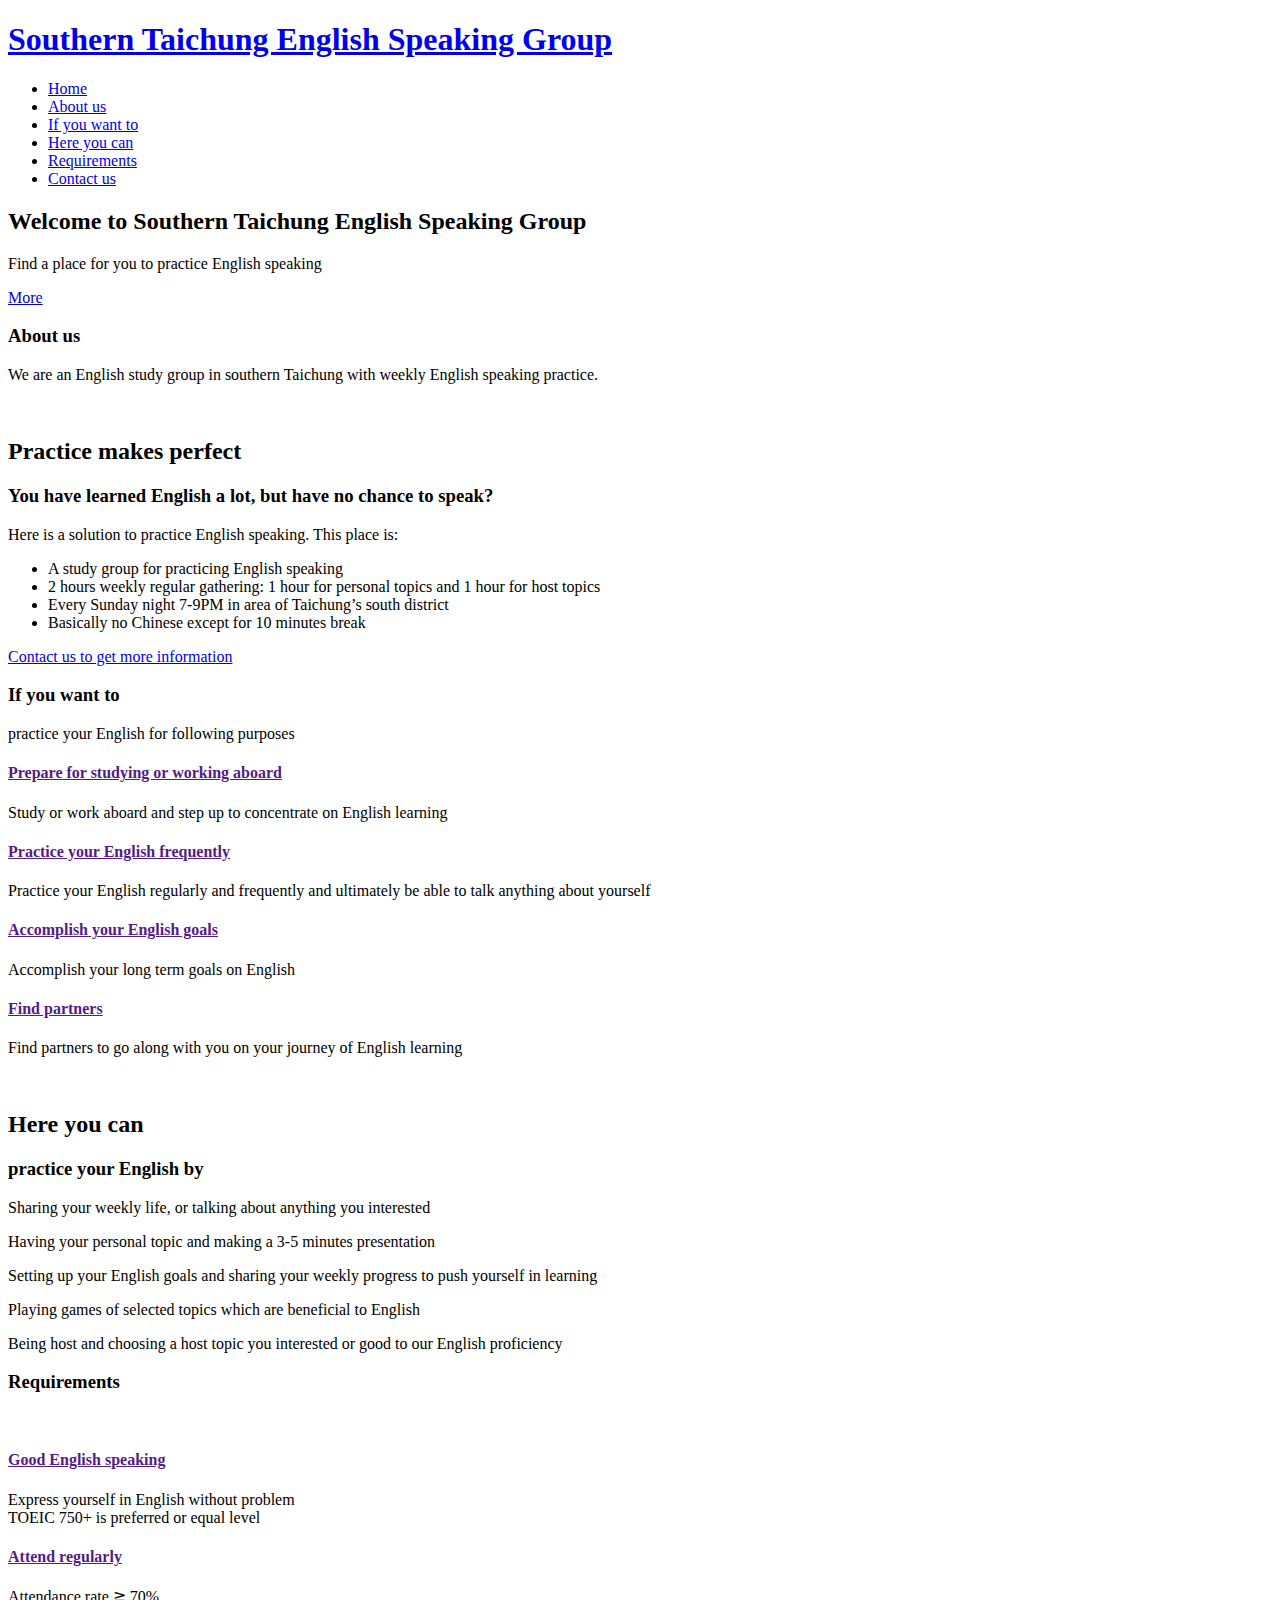
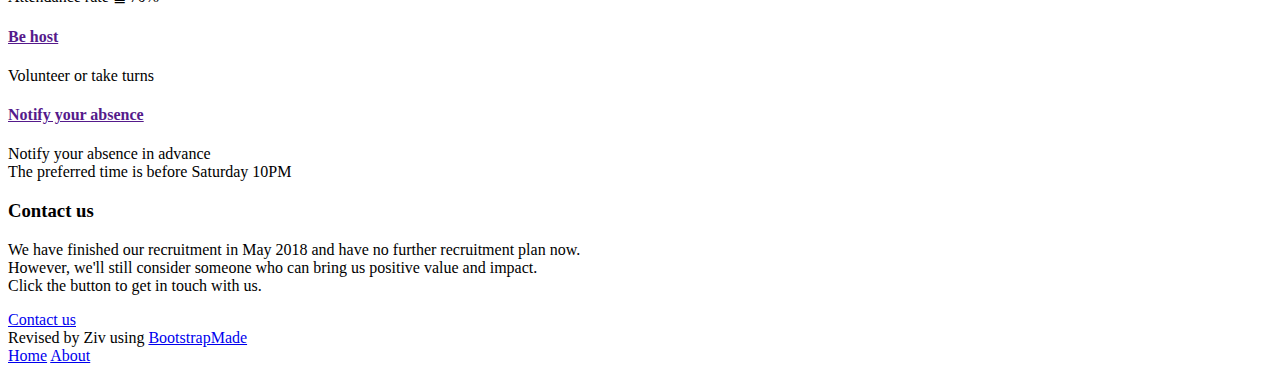
==== index.html @ c026a339 "Add files via upload" ====
<!DOCTYPE html>
<html lang="en">
<head>
  <meta charset="utf-8">
  <title>English Speaking Group</title>
  <meta content="width=device-width, initial-scale=1.0" name="viewport">
  <meta content="" name="keywords">
  <meta content="" name="description">

  <!-- Favicons -->
  <link href="img/favicon.png" rel="icon">
  <link href="img/apple-touch-icon.png" rel="apple-touch-icon">

  <!-- Google Fonts -->
  <link href="https://fonts.googleapis.com/css?family=Montserrat:300,400,500,700|Open+Sans:300,300i,400,400i,700,700i" rel="stylesheet">

  <!-- Bootstrap CSS File -->
  <link href="lib/bootstrap/css/bootstrap.min.css" rel="stylesheet">

  <!-- Libraries CSS Files -->
  <link href="lib/animate/animate.min.css" rel="stylesheet">
  <link href="lib/font-awesome/css/font-awesome.min.css" rel="stylesheet">
  <link href="lib/ionicons/css/ionicons.min.css" rel="stylesheet">
  <link href="lib/magnific-popup/magnific-popup.css" rel="stylesheet">

  <!-- Main Stylesheet File -->
  <link href="css/style.css" rel="stylesheet">

  <!-- =======================================================
    Theme Name: Avilon
    Theme URL: https://bootstrapmade.com/avilon-bootstrap-landing-page-template/
    Author: BootstrapMade.com
    License: https://bootstrapmade.com/license/
  ======================================================= -->
</head>

<body>

  <!--==========================
    Header
  ============================-->
  <header id="header">
    <div class="container">

      <div id="logo" class="pull-left">
        <h1><a href="#intro" class="scrollto">Southern Taichung English Speaking Group</a></h1>
        <!-- Uncomment below if you prefer to use an image logo -->
        <!-- <a href="#intro"><img src="img/logo.png" alt="" title=""></a> -->
      </div>

      <nav id="nav-menu-container">
        <ul class="nav-menu">
          <li class="menu-active"><a href="#intro">Home</a></li>
          <li><a href="#about">About us</a></li>      
          <li><a href="#more-features">If you want to</a></li>
          <li><a href="#advanced-features">Here you can</a></li>
          <li><a href="#features">Requirements</a></li>          
          <li><a href="#call-to-action">Contact us</a></li>
        </ul>
      </nav><!-- #nav-menu-container -->
    </div>
  </header><!-- #header -->

  <!--==========================
    Intro Section
  ============================-->
  <section id="intro">

    <div class="intro-text">
      <h2>Welcome to Southern Taichung English Speaking Group</h2>
      <p>Find a place for you to practice English speaking</p>
      <!-- <h2><br><br><br><br><br><br>Welcome to English Speaking Group<br></h2>
      <p><br><br>Find a place for you to practice English speaking<br><br></p> -->
      <a href="#about" class="btn-get-started scrollto">More</a>
    </div>

    <!-- <div class="product-screens">

      <div class="product-screen-1 wow fadeInUp" data-wow-delay="0.4s" data-wow-duration="0.6s">
        <img src="img/product-screen-1.png" alt="">
      </div>

      <div class="product-screen-2 wow fadeInUp" data-wow-delay="0.2s" data-wow-duration="0.6s">
        <img src="img/product-screen-2.png" alt="">
      </div>

      <div class="product-screen-3 wow fadeInUp" data-wow-duration="0.6s">
        <img src="img/Kahoot.jpg" alt="">
      </div> -->

    </div>

  </section><!-- #intro -->

  <main id="main">

    <!--==========================
      About Us Section
    ============================-->
    <section id="about" class="section-bg">
      <div class="container-fluid">
        <div class="section-header">
          <h3 class="section-title">About us</h3>
          <span class="section-divider"></span>
          <p class="section-description">
            We are an English study group in southern Taichung with weekly English speaking practice.
            <!-- <br>sunt in culpa qui officia deserunt mollit anim id est laborum -->
          </p>
        </div>

        <div class="row">
          <div class="col-lg-6 about-img wow fadeInLeft">
            <img src="img/about-img.jpg" alt="">
          </div>

          <div class="col-lg-6 content wow fadeInRight">
            <h2>Practice makes perfect</h2>
            <h3>You have learned English a lot, but have no chance to speak?</h3>
            <p>
              Here is a solution to practice English speaking. This place is:
            </p>

            <ul>
              <li><i class="ion-android-checkmark-circle"></i> A study group for practicing English speaking</li>
              <li><i class="ion-android-checkmark-circle"></i> 2 hours weekly regular gathering: 1 hour for personal topics and 1 hour for host topics</li>              
              <li><i class="ion-android-checkmark-circle"></i> Every Sunday night 7-9PM in area of Taichung’s south district</li>
              <li><i class="ion-android-checkmark-circle"></i> Basically no Chinese except for 10 minutes break</li>              
            </ul>

            <p>
              <a href="#call-to-action" class="btn-get-started scrollto">Contact us to get more information</a>
            </p>
          </div>
        </div>

      </div>
    </section><!-- #about -->

    <!--==========================
      More Features Section
    ============================-->
    <section id="more-features" class="section-bg">
      <div class="container">

        <div class="section-header">
          <h3 class="section-title">If you want to</h3>
          <span class="section-divider"></span>
          <p class="section-description">practice your English for following purposes</p>
        </div>

        <div class="row">

          <div class="col-lg-6">
            <div class="box wow fadeInLeft">
              <div class="icon"><i class="ion-ios-analytics-outline"></i></div>
              <h4 class="title"><a href="">Prepare for studying or working aboard</a></h4>
              <p class="description">Study or work aboard and step up to concentrate on English learning</p>
            </div>
          </div>

          <div class="col-lg-6">
            <div class="box wow fadeInRight">
              <div class="icon"><i class="ion-ios-stopwatch-outline"></i></div>
              <h4 class="title"><a href="">Practice your English frequently</a></h4>
              <p class="description">Practice your English regularly and frequently and ultimately be able to talk anything about yourself</p>
            </div>
          </div>

          <div class="col-lg-6">
            <div class="box wow fadeInLeft">
              <div class="icon"><i class="ion-ios-heart-outline"></i></div>
              <h4 class="title"><a href="">Accomplish your English goals</a></h4>
              <p class="description">Accomplish your long term goals on English</p>
            </div>
          </div>

          <div class="col-lg-6">
            <div class="box wow fadeInRight">
              <div class="icon"><i class="ion-ios-bookmarks-outline"></i></div>
              <h4 class="title"><a href="">Find partners</a></h4>
              <p class="description">Find partners to go along with you on your journey of English learning</p>
            </div>
          </div>

        </div>
      </div>
    </section><!-- #more-features -->

    <!--==========================
      Product Advanced Featuress Section
    ============================-->
    <section id="advanced-features">

      <div class="features-row">
        <div class="container">
          <div class="row">
            <div class="col-12">
              <img class="advanced-feature-img-left" src="img/advanced-feature-2.jpg" alt="">
              <div class="wow fadeInRight">
                <h2>Here you can</h2><h3> practice your English by</h3>
                <i class="ion-android-checkmark-circle" class="wow fadeInRight" data-wow-duration="0.5s"></i>
                <p class="wow fadeInRight" data-wow-duration="0.5s">Sharing your weekly life, or talking about anything you interested<BR></p>
                <i class="ion-android-checkmark-circle" data-wow-delay="0.2s" data-wow-duration="0.5s"></i>
                <p class="wow fadeInRight" data-wow-delay="0.2s" data-wow-duration="0.5s">Having your personal topic and making a 3-5 minutes presentation<BR></p>
                <i class="ion-android-checkmark-circle" data-wow-delay="0.4" data-wow-duration="0.5s"></i>
                <p class="wow fadeInRight" data-wow-delay="0.3s" data-wow-duration="0.5s">Setting up your English goals and sharing your weekly progress to push yourself in learning<BR></p>
                <i class="ion-android-checkmark-circle" data-wow-delay="0.5" data-wow-duration="0.5s"></i>
                <p class="wow fadeInRight" data-wow-delay="0.2s" data-wow-duration="0.5s">Playing games of selected topics which are beneficial to English<BR></p>
                <i class="ion-android-checkmark-circle" data-wow-delay="0.1" data-wow-duration="0.5s"></i>
                <p class="wow fadeInRight" data-wow-delay="0.5s" data-wow-duration="0.5s">Being host and choosing a host topic you interested or good to our English proficiency<BR></p>                    
                </div>
            </div>
          </div>
        </div>
      </div>
    </section><!-- #advanced-features -->

    <!--==========================
      Product Featuress Section
    ============================-->
    <section id="features">
      <div class="container">

        <div class="row">

          <div class="col-lg-8 offset-lg-4">
            <div class="section-header wow fadeIn" data-wow-duration="1s">
              <h3 class="section-title">Requirements</h3>
              <span class="section-divider"></span>
            </div>
          </div>

          <div class="col-lg-4 col-md-5 features-img">
            <img src="img/Requirement.jpg" alt="" class="wow fadeInLeft">
          </div>

          <div class="col-lg-8 col-md-7 ">

            <div class="row">

              <div class="col-lg-6 col-md-6 box wow fadeInRight">
                <div class="icon"><i class="ion-social-buffer-outline"></i></div>
                <h4 class="title"><a href="">Good English speaking</a></h4>
                <p class="description">Express yourself in English without problem <br>TOEIC 750+ is preferred or equal level</p>
              </div>
              <div class="col-lg-6 col-md-6 box wow fadeInRight" data-wow-delay="0.1s">
                <div class="icon"><i class="ion-ios-speedometer-outline"></i></div>
                <h4 class="title"><a href="">Attend regularly</a></h4>
                <p class="description">Attendance rate ≧ 70%</p>
              </div>
              <div class="col-lg-6 col-md-6 box wow fadeInRight data-wow-delay="0.2s">
                <div class="icon"><i class="ion-ios-flask-outline"></i></div>
                <h4 class="title"><a href="">Be host</a></h4>
                <p class="description">Volunteer or take turns</p>
              </div>
              <div class="col-lg-6 col-md-6 box wow fadeInRight" data-wow-delay="0.3s">
                <div class="icon"><i class="ion-ios-analytics-outline"></i></div>
                <h4 class="title"><a href="">Notify your absence</a></h4>
                <p class="description">Notify your absence in advance <br>The preferred time is before Saturday 10PM</p>
              </div>
            </div>

          </div>

        </div>

      </div>

    </section><!-- #features -->

    <!--==========================
      Call To Action Section
    ============================-->
    <section id="call-to-action">
      <div class="container">
        <div class="row">
          <div class="col-lg-9 text-center text-lg-left">
            <h3 class="cta-title">Contact us</h3>
            <p class="cta-text"> We have finished our recruitment in May 2018 and have no further recruitment plan now.<br>However, we'll still consider someone who can bring us positive value and impact.<br>Click the button to get in touch with us.</p>
          </div>
          <div class="col-lg-3 cta-btn-container text-center">
            <a class="cta-btn align-middle" href="https://goo.gl/forms/2GI749luoalyn4SE2" target="_blank">Contact us</a>
          </div>
        </div>

      </div>
    </section><!-- #call-to-action -->

  </main>

  <!--==========================
    Footer
  ============================-->
  <footer id="footer">
    <div class="container">
      <div class="row">
        <div class="col-lg-6 text-lg-left text-center">
          <!-- <div class="copyright">
            &copy; Copyright <strong>English speaking group</strong>. All Rights Reserved
          </div> -->
          <div class="credits">
            <!--
              All the links in the footer should remain intact.
              You can delete the links only if you purchased the pro version.
              Licensing information: https://bootstrapmade.com/license/
              Purchase the pro version with working PHP/AJAX contact form: https://bootstrapmade.com/buy/?theme=Avilon
            -->
            Revised by Ziv using <a href="https://bootstrapmade.com/">BootstrapMade</a>
          </div>
        </div>
        <div class="col-lg-6">
          <nav class="footer-links text-lg-right text-center pt-2 pt-lg-0">
            <a href="#intro" class="scrollto">Home</a>
            <a href="#about" class="scrollto">About</a>
          </nav>
        </div>
      </div>
    </div>
  </footer><!-- #footer -->

  <a href="#" class="back-to-top"><i class="fa fa-chevron-up"></i></a>

  <!-- JavaScript Libraries -->
  <script src="lib/jquery/jquery.min.js"></script>
  <script src="lib/jquery/jquery-migrate.min.js"></script>
  <script src="lib/bootstrap/js/bootstrap.bundle.min.js"></script>
  <script src="lib/easing/easing.min.js"></script>
  <script src="lib/wow/wow.min.js"></script>
  <script src="lib/superfish/hoverIntent.js"></script>
  <script src="lib/superfish/superfish.min.js"></script>
  <script src="lib/magnific-popup/magnific-popup.min.js"></script>

  <!-- Contact Form JavaScript File -->
  <script src="contactform/contactform.js"></script>

  <!-- Template Main Javascript File -->
  <script src="js/main.js"></script>

</body>
</html>
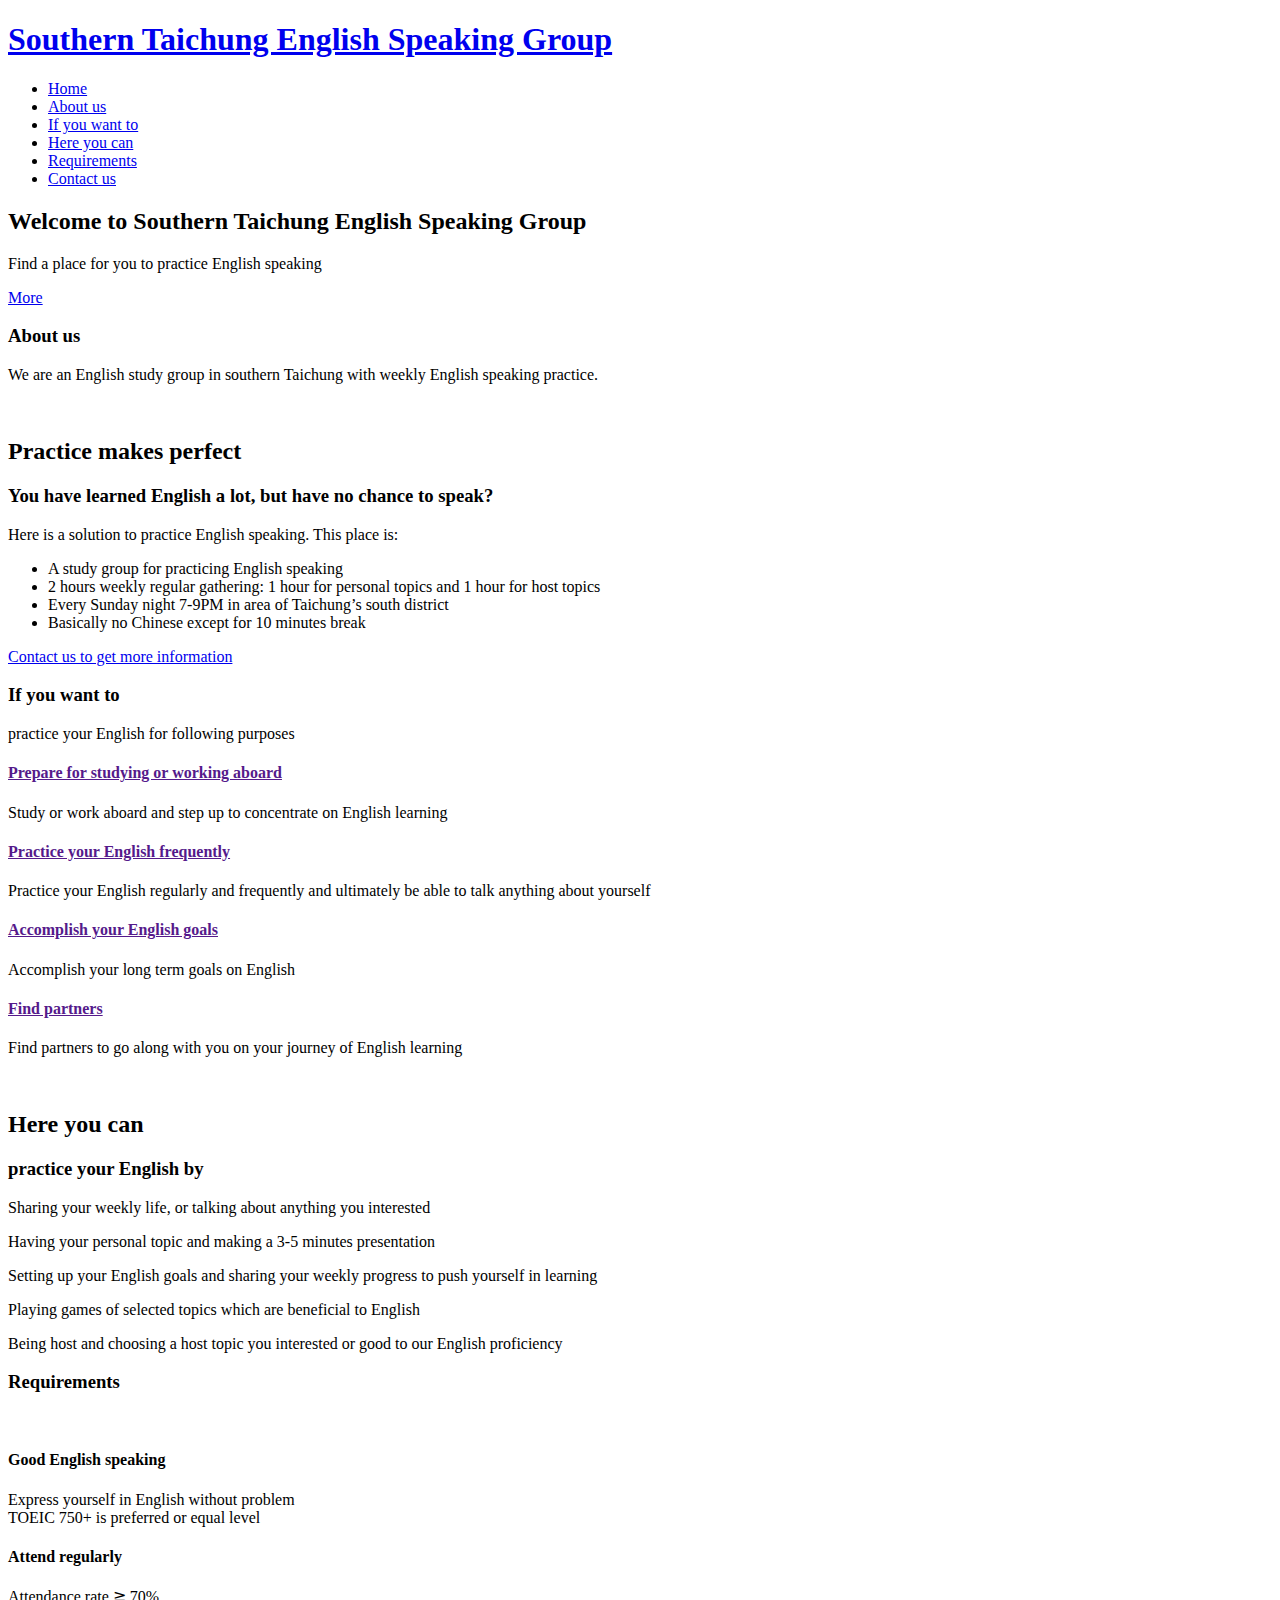
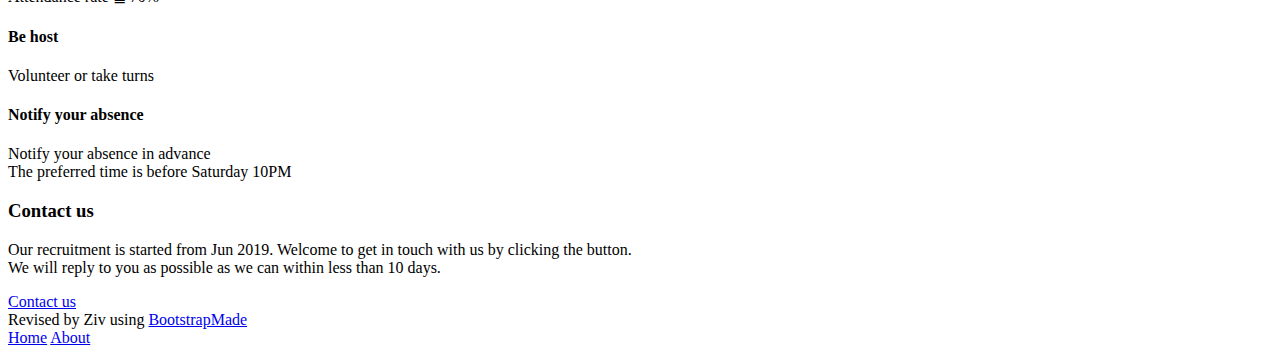
==== commit 00bed96c: "Add files via upload" ====
--- a/index.html
+++ b/index.html
@@ -240,22 +240,22 @@
 
               <div class="col-lg-6 col-md-6 box wow fadeInRight">
                 <div class="icon"><i class="ion-social-buffer-outline"></i></div>
-                <h4 class="title"><a href="">Good English speaking</a></h4>
+                <h4 class="title">Good English speaking</h4>
                 <p class="description">Express yourself in English without problem <br>TOEIC 750+ is preferred or equal level</p>
               </div>
               <div class="col-lg-6 col-md-6 box wow fadeInRight" data-wow-delay="0.1s">
                 <div class="icon"><i class="ion-ios-speedometer-outline"></i></div>
-                <h4 class="title"><a href="">Attend regularly</a></h4>
+                <h4 class="title">Attend regularly</h4>
                 <p class="description">Attendance rate ≧ 70%</p>
               </div>
               <div class="col-lg-6 col-md-6 box wow fadeInRight data-wow-delay="0.2s">
                 <div class="icon"><i class="ion-ios-flask-outline"></i></div>
-                <h4 class="title"><a href="">Be host</a></h4>
+                <h4 class="title">Be host</h4>
                 <p class="description">Volunteer or take turns</p>
               </div>
               <div class="col-lg-6 col-md-6 box wow fadeInRight" data-wow-delay="0.3s">
                 <div class="icon"><i class="ion-ios-analytics-outline"></i></div>
-                <h4 class="title"><a href="">Notify your absence</a></h4>
+                <h4 class="title">Notify your absence</h4>
                 <p class="description">Notify your absence in advance <br>The preferred time is before Saturday 10PM</p>
               </div>
             </div>
@@ -276,10 +276,11 @@
         <div class="row">
           <div class="col-lg-9 text-center text-lg-left">
             <h3 class="cta-title">Contact us</h3>
-            <p class="cta-text"> We have finished our recruitment in May 2018 and have no further recruitment plan now.<br>However, we'll still consider someone who can bring us positive value and impact.<br>Click the button to get in touch with us.</p>
+            <p class="cta-text">Our recruitment is started from Jun 2019. Welcome to get in touch with us by clicking the button.<br>
+              We will reply to you as possible as we can within less than 10 days.</p>
           </div>
           <div class="col-lg-3 cta-btn-container text-center">
-            <a class="cta-btn align-middle" href="https://goo.gl/forms/2GI749luoalyn4SE2" target="_blank">Contact us</a>
+            <a class="cta-btn align-middle" href="https://docs.google.com/forms/d/e/1FAIpQLSfZJ8k15pSO9tJPs0v0xW5BwPn-et_gxD_3L-4CBqVNtCIUaQ/viewform" target="_blank">Contact us</a>
           </div>
         </div>
 
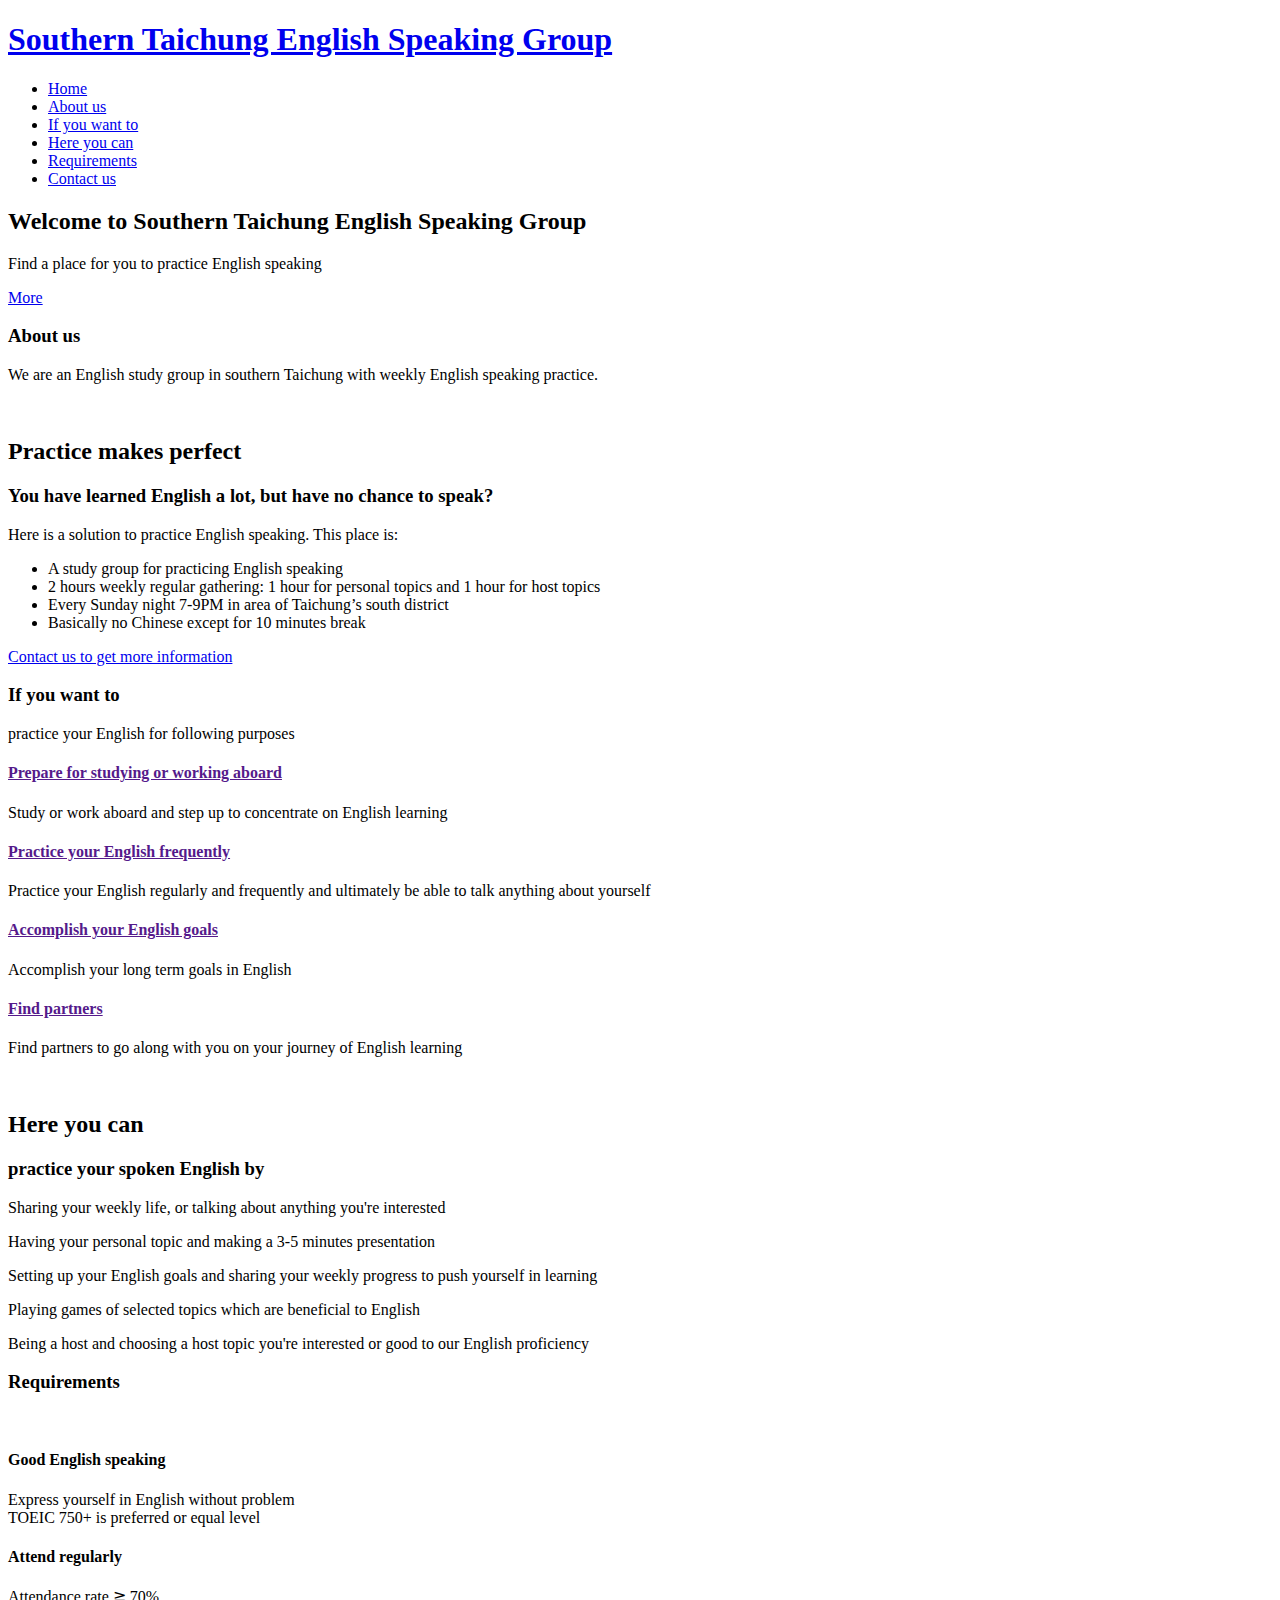
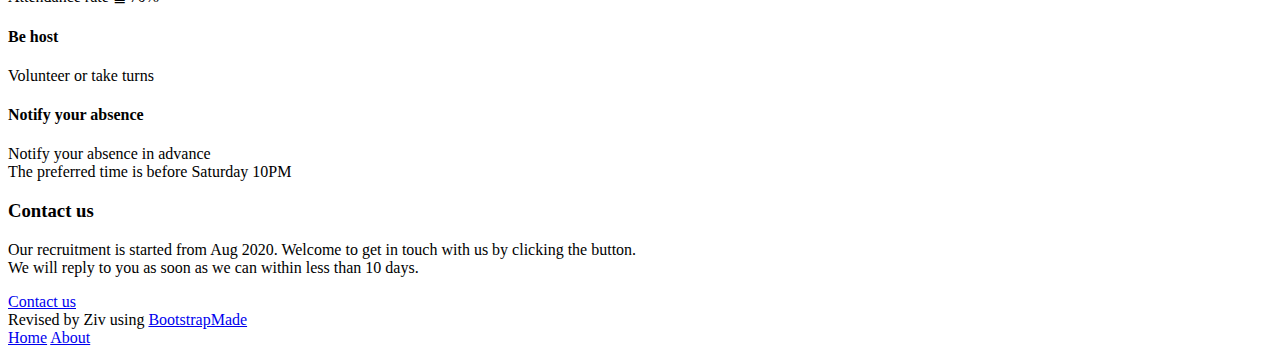
==== commit 02415be6: "Add files via upload" ====
--- a/index.html
+++ b/index.html
@@ -170,7 +170,7 @@
             <div class="box wow fadeInLeft">
               <div class="icon"><i class="ion-ios-heart-outline"></i></div>
               <h4 class="title"><a href="">Accomplish your English goals</a></h4>
-              <p class="description">Accomplish your long term goals on English</p>
+              <p class="description">Accomplish your long term goals in English</p>
             </div>
           </div>
 
@@ -197,9 +197,9 @@
             <div class="col-12">
               <img class="advanced-feature-img-left" src="img/advanced-feature-2.jpg" alt="">
               <div class="wow fadeInRight">
-                <h2>Here you can</h2><h3> practice your English by</h3>
+                <h2>Here you can</h2><h3> practice your spoken English by</h3>
                 <i class="ion-android-checkmark-circle" class="wow fadeInRight" data-wow-duration="0.5s"></i>
-                <p class="wow fadeInRight" data-wow-duration="0.5s">Sharing your weekly life, or talking about anything you interested<BR></p>
+                <p class="wow fadeInRight" data-wow-duration="0.5s">Sharing your weekly life, or talking about anything you're interested<BR></p>
                 <i class="ion-android-checkmark-circle" data-wow-delay="0.2s" data-wow-duration="0.5s"></i>
                 <p class="wow fadeInRight" data-wow-delay="0.2s" data-wow-duration="0.5s">Having your personal topic and making a 3-5 minutes presentation<BR></p>
                 <i class="ion-android-checkmark-circle" data-wow-delay="0.4" data-wow-duration="0.5s"></i>
@@ -207,7 +207,7 @@
                 <i class="ion-android-checkmark-circle" data-wow-delay="0.5" data-wow-duration="0.5s"></i>
                 <p class="wow fadeInRight" data-wow-delay="0.2s" data-wow-duration="0.5s">Playing games of selected topics which are beneficial to English<BR></p>
                 <i class="ion-android-checkmark-circle" data-wow-delay="0.1" data-wow-duration="0.5s"></i>
-                <p class="wow fadeInRight" data-wow-delay="0.5s" data-wow-duration="0.5s">Being host and choosing a host topic you interested or good to our English proficiency<BR></p>                    
+                <p class="wow fadeInRight" data-wow-delay="0.5s" data-wow-duration="0.5s">Being a host and choosing a host topic you're interested or good to our English proficiency<BR></p>                    
                 </div>
             </div>
           </div>
@@ -276,8 +276,8 @@
         <div class="row">
           <div class="col-lg-9 text-center text-lg-left">
             <h3 class="cta-title">Contact us</h3>
-            <p class="cta-text">Our recruitment is started from Jun 2019. Welcome to get in touch with us by clicking the button.<br>
-              We will reply to you as possible as we can within less than 10 days.</p>
+            <p class="cta-text">Our recruitment is started from Aug 2020. Welcome to get in touch with us by clicking the button.<br>
+              We will reply to you as soon as we can within less than 10 days.</p>
           </div>
           <div class="col-lg-3 cta-btn-container text-center">
             <a class="cta-btn align-middle" href="https://docs.google.com/forms/d/e/1FAIpQLSfZJ8k15pSO9tJPs0v0xW5BwPn-et_gxD_3L-4CBqVNtCIUaQ/viewform" target="_blank">Contact us</a>
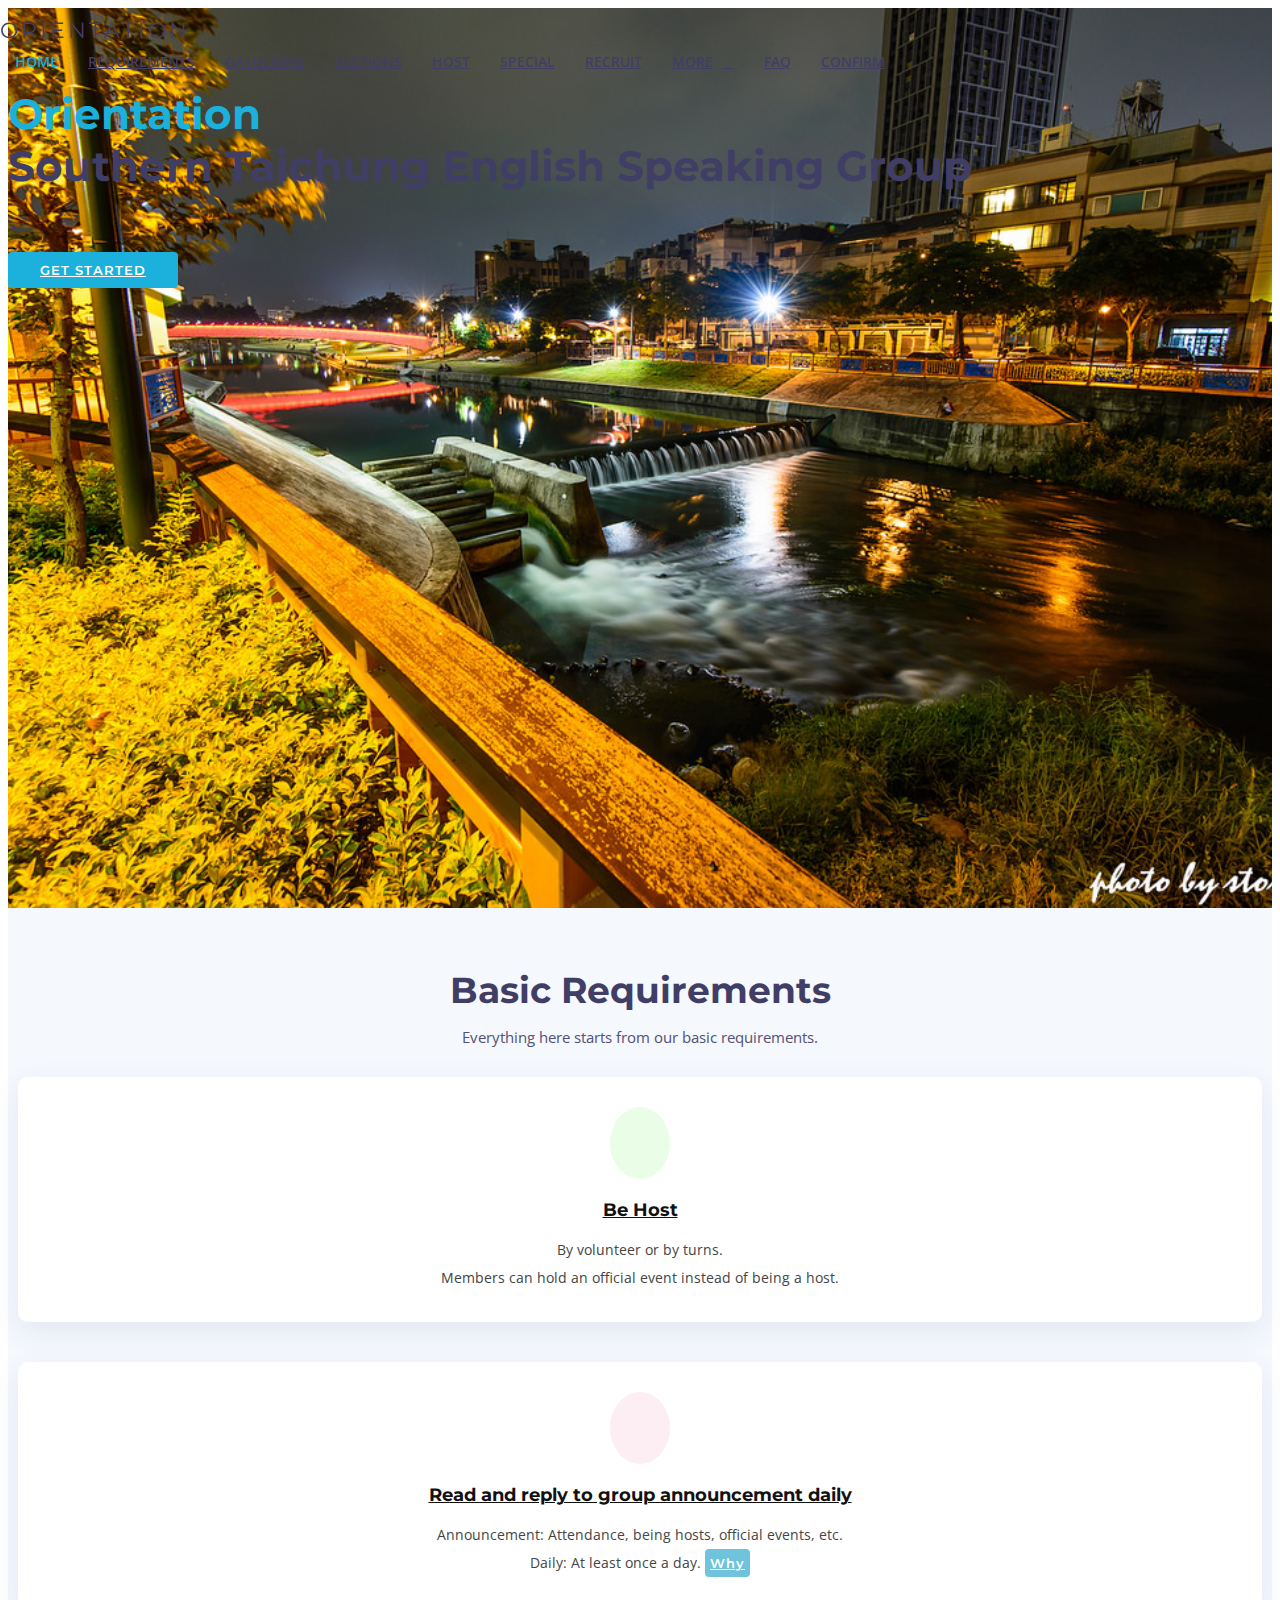
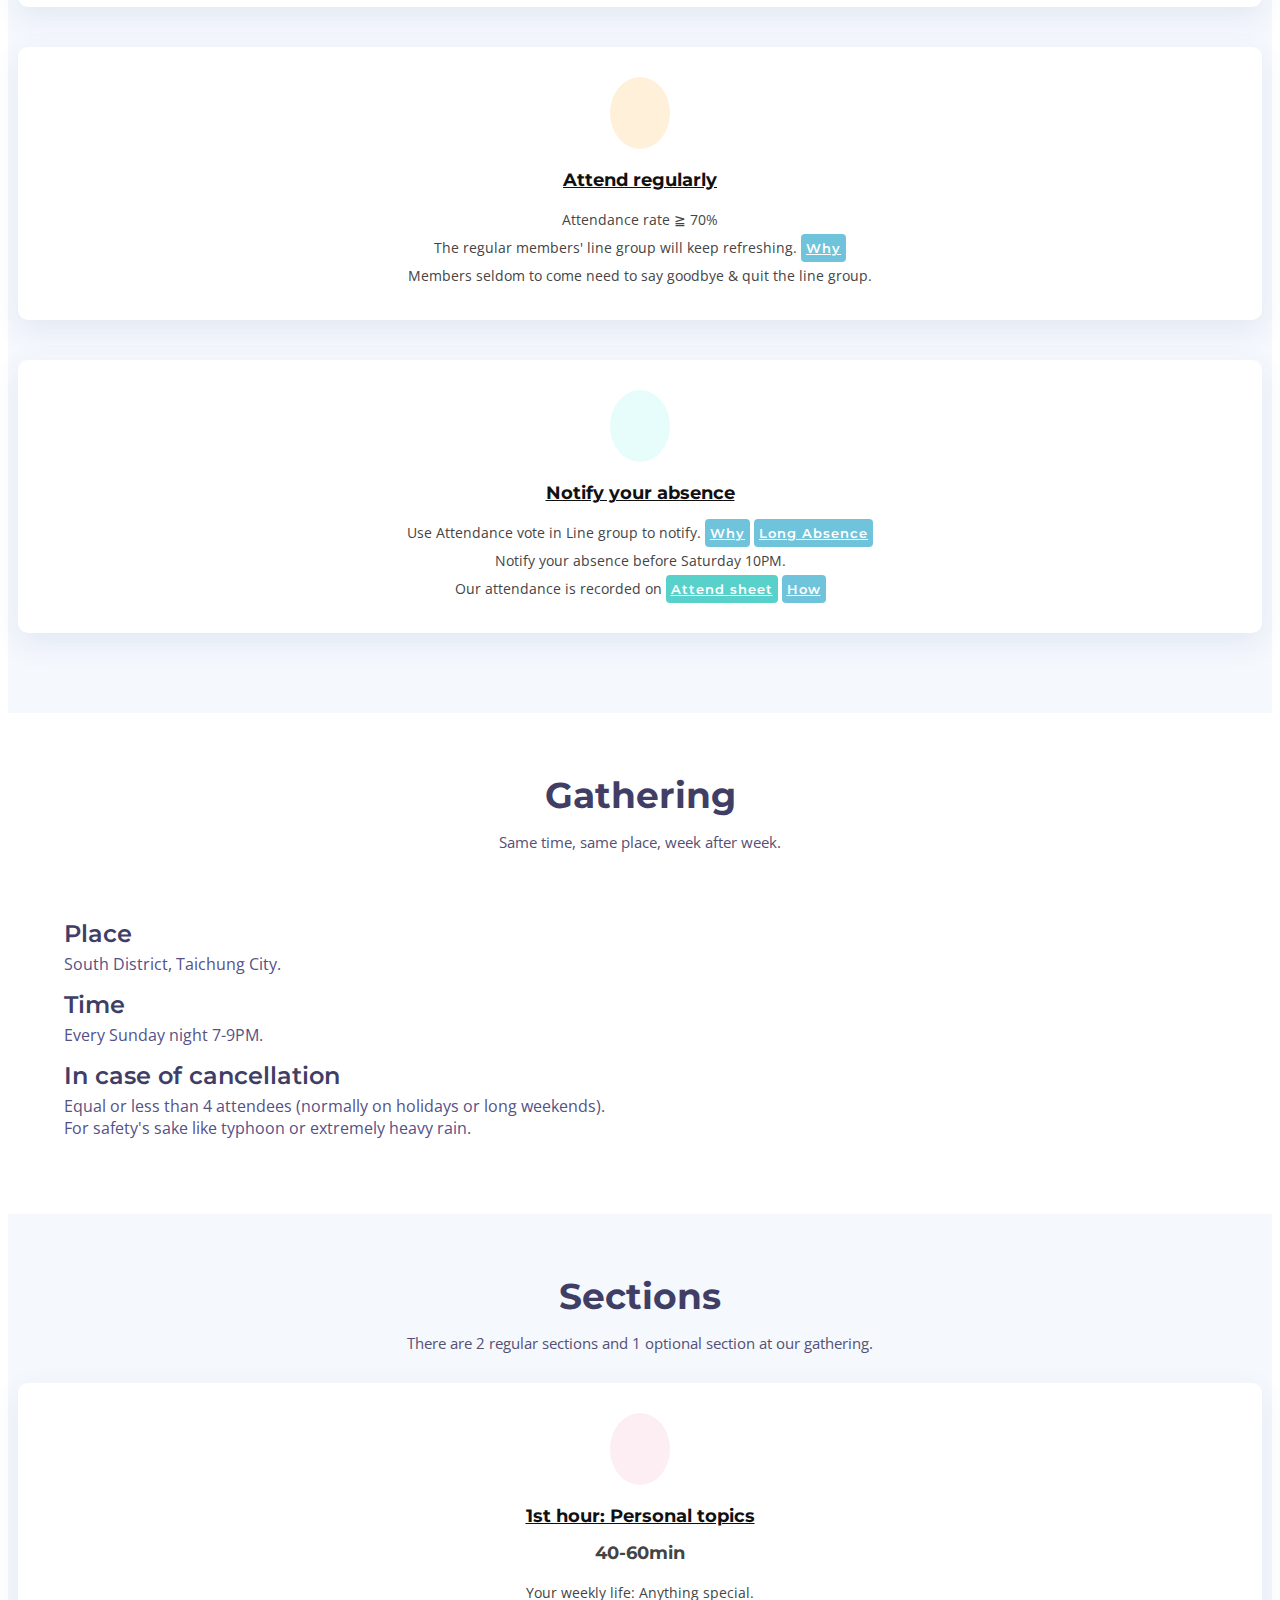
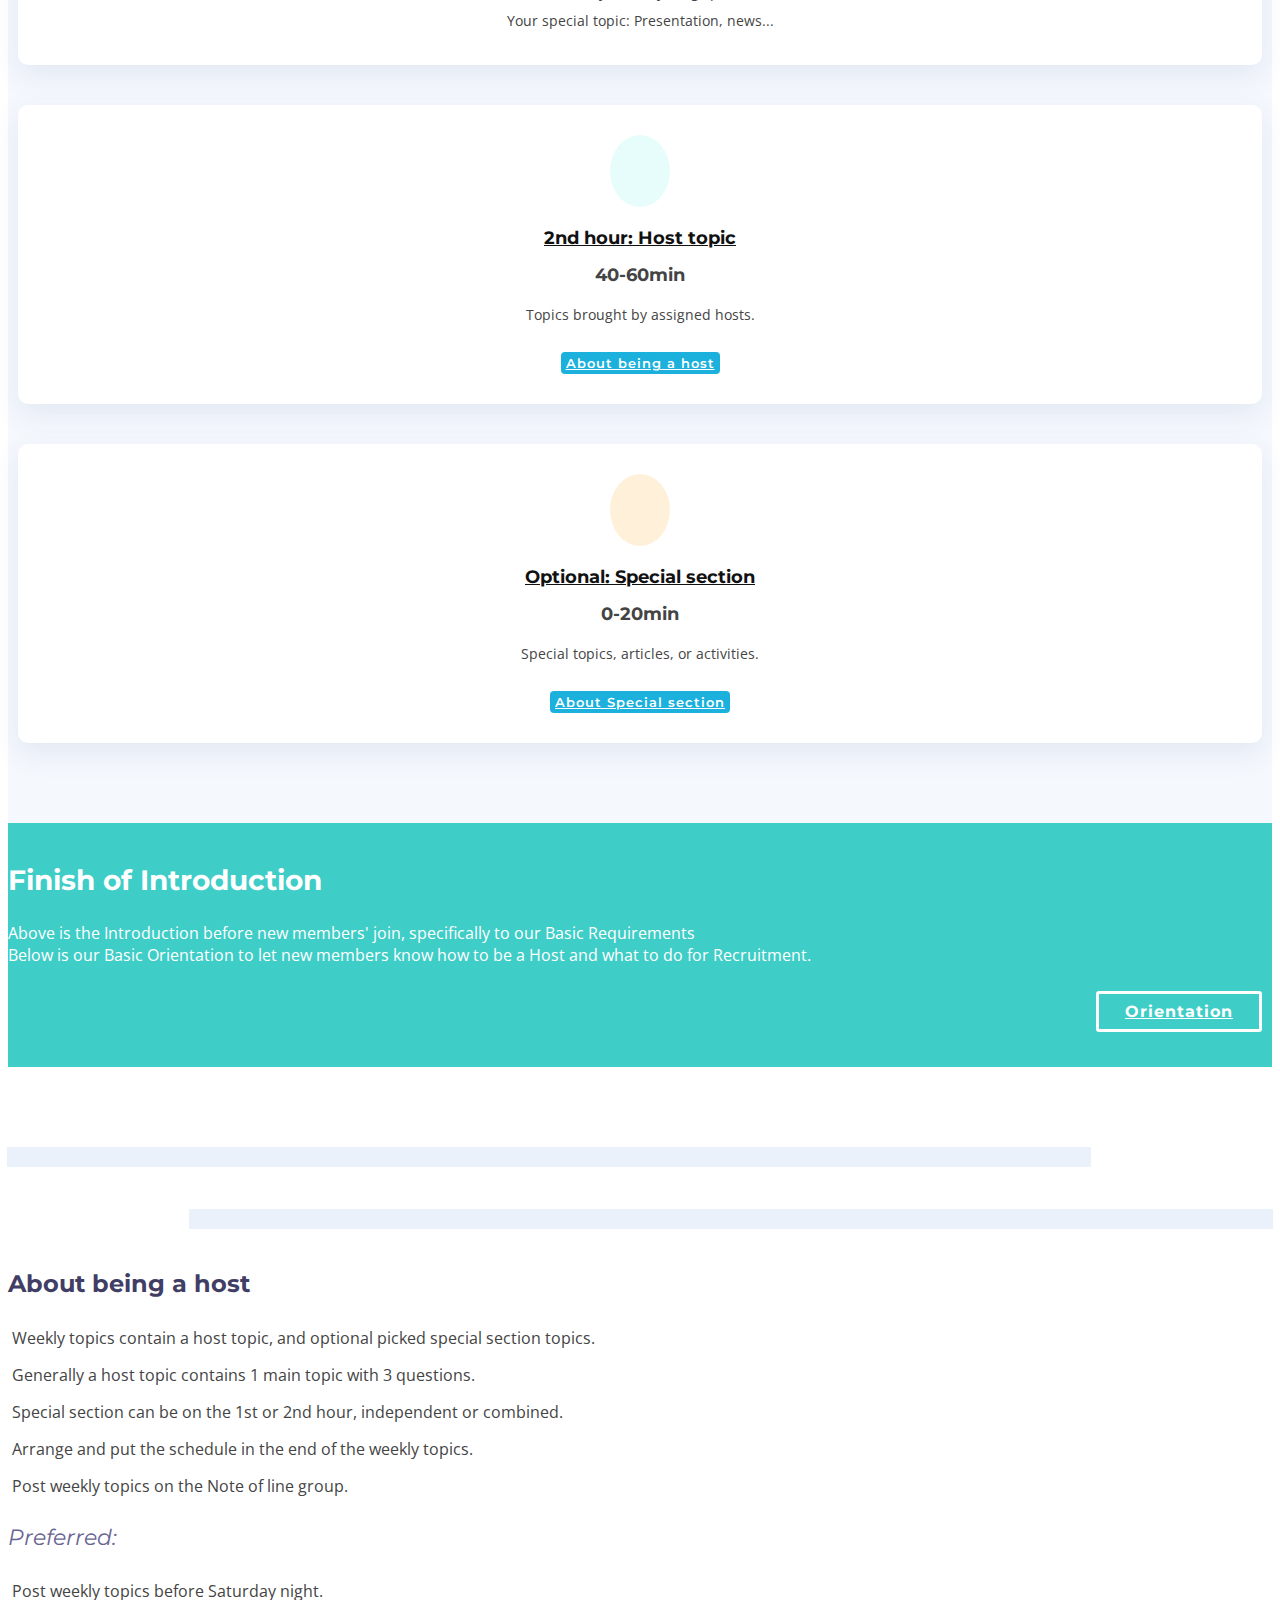
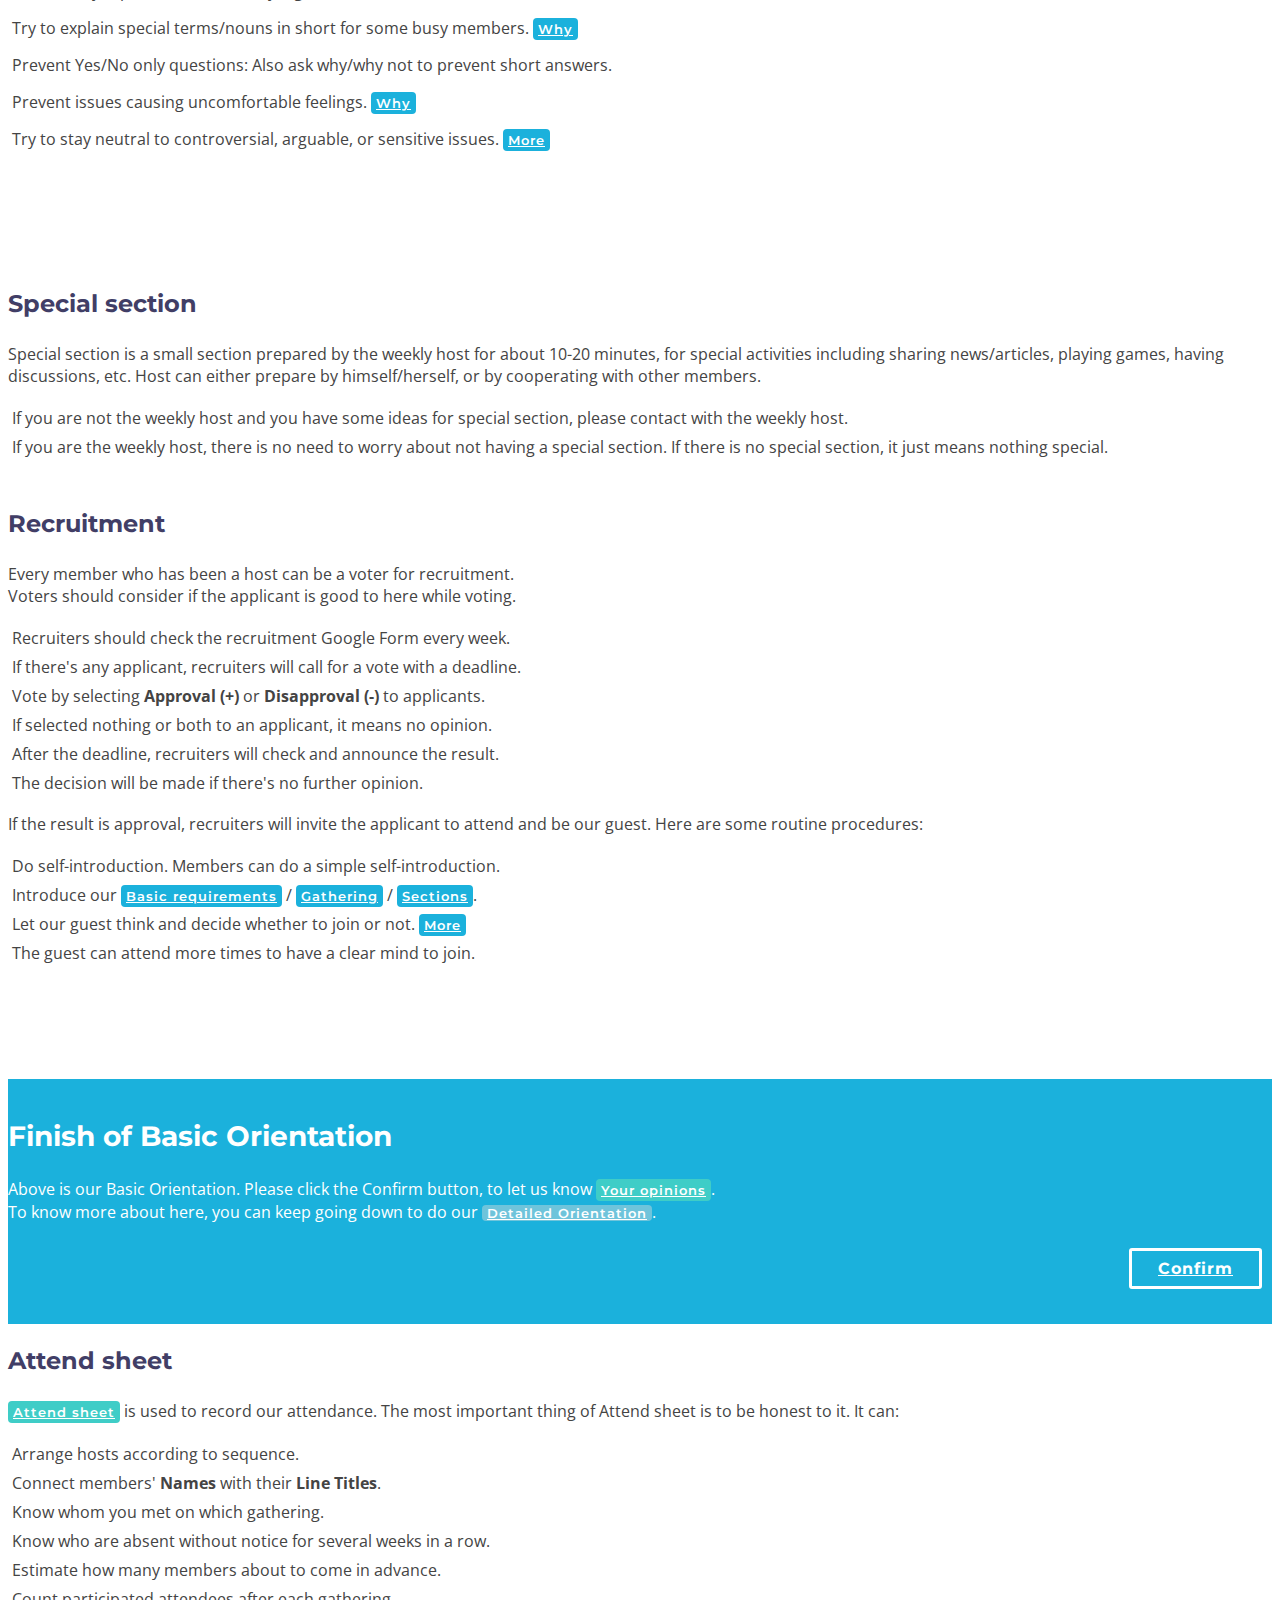
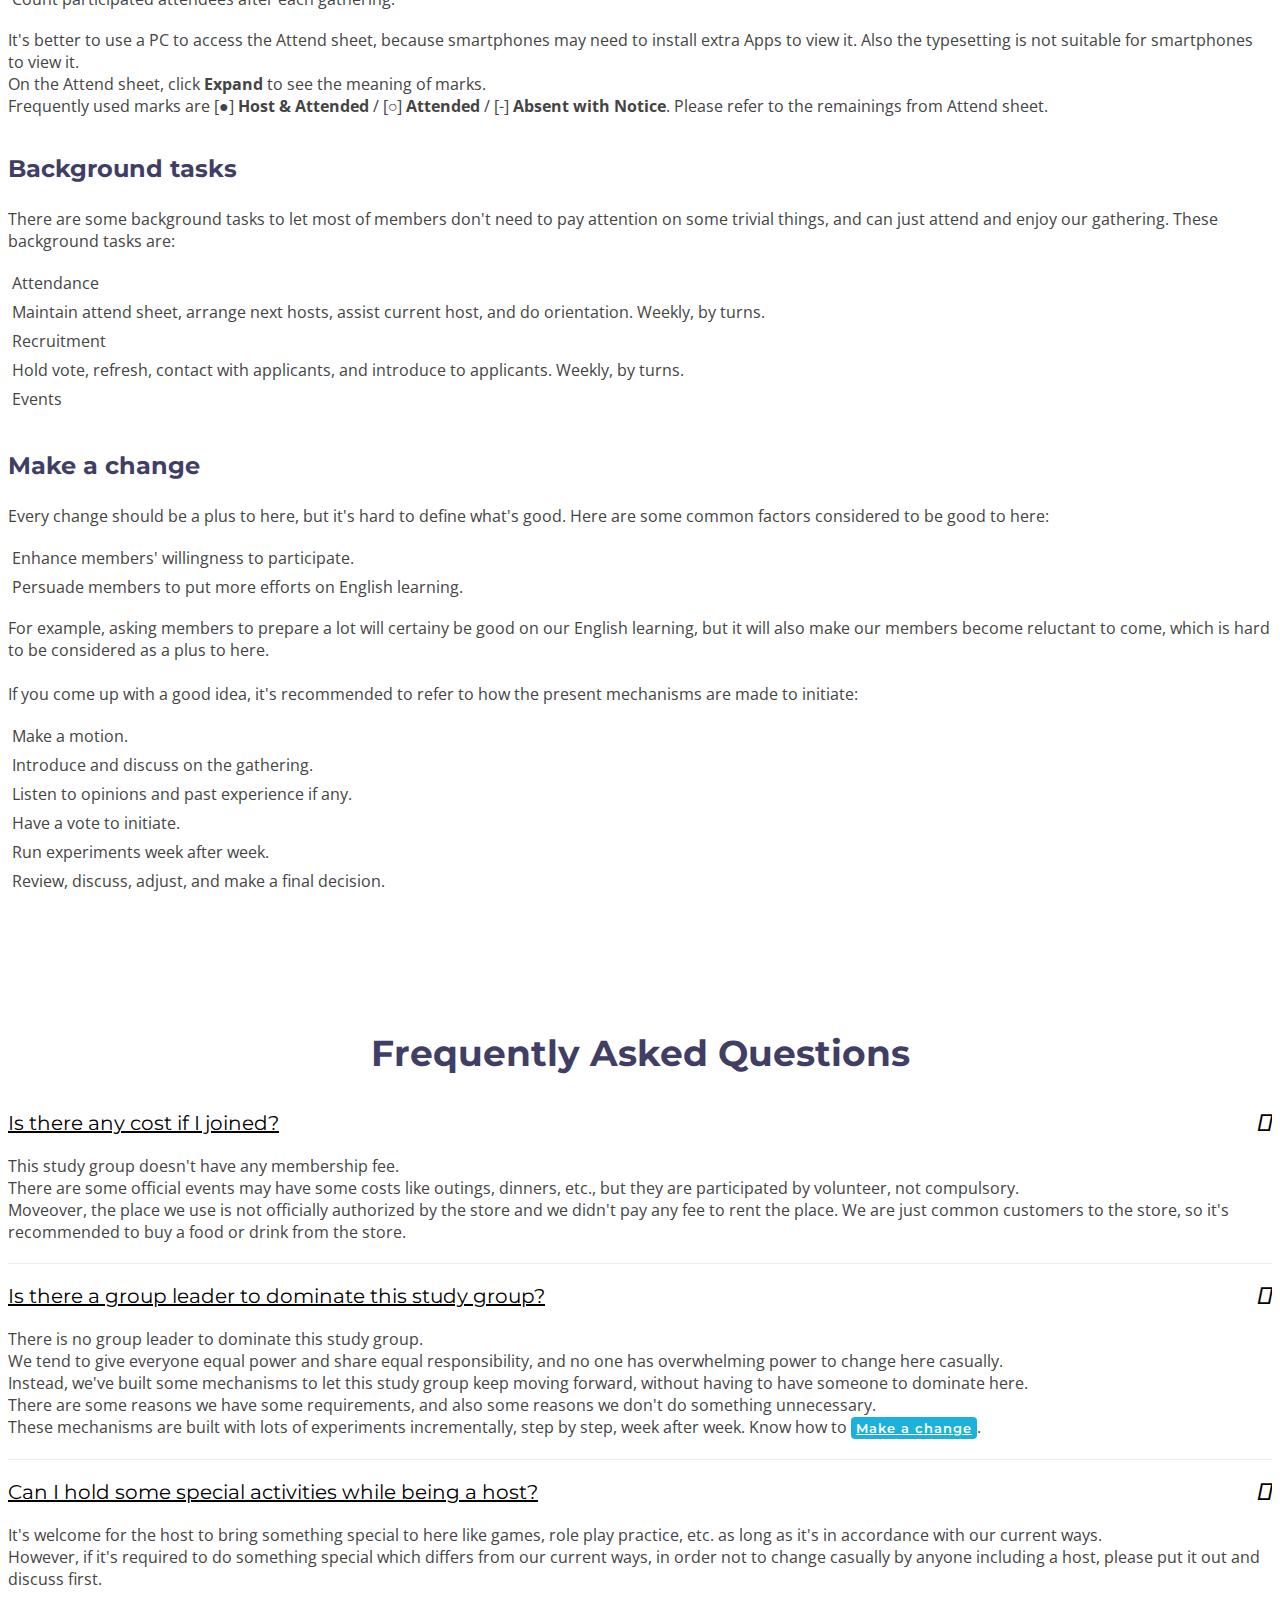
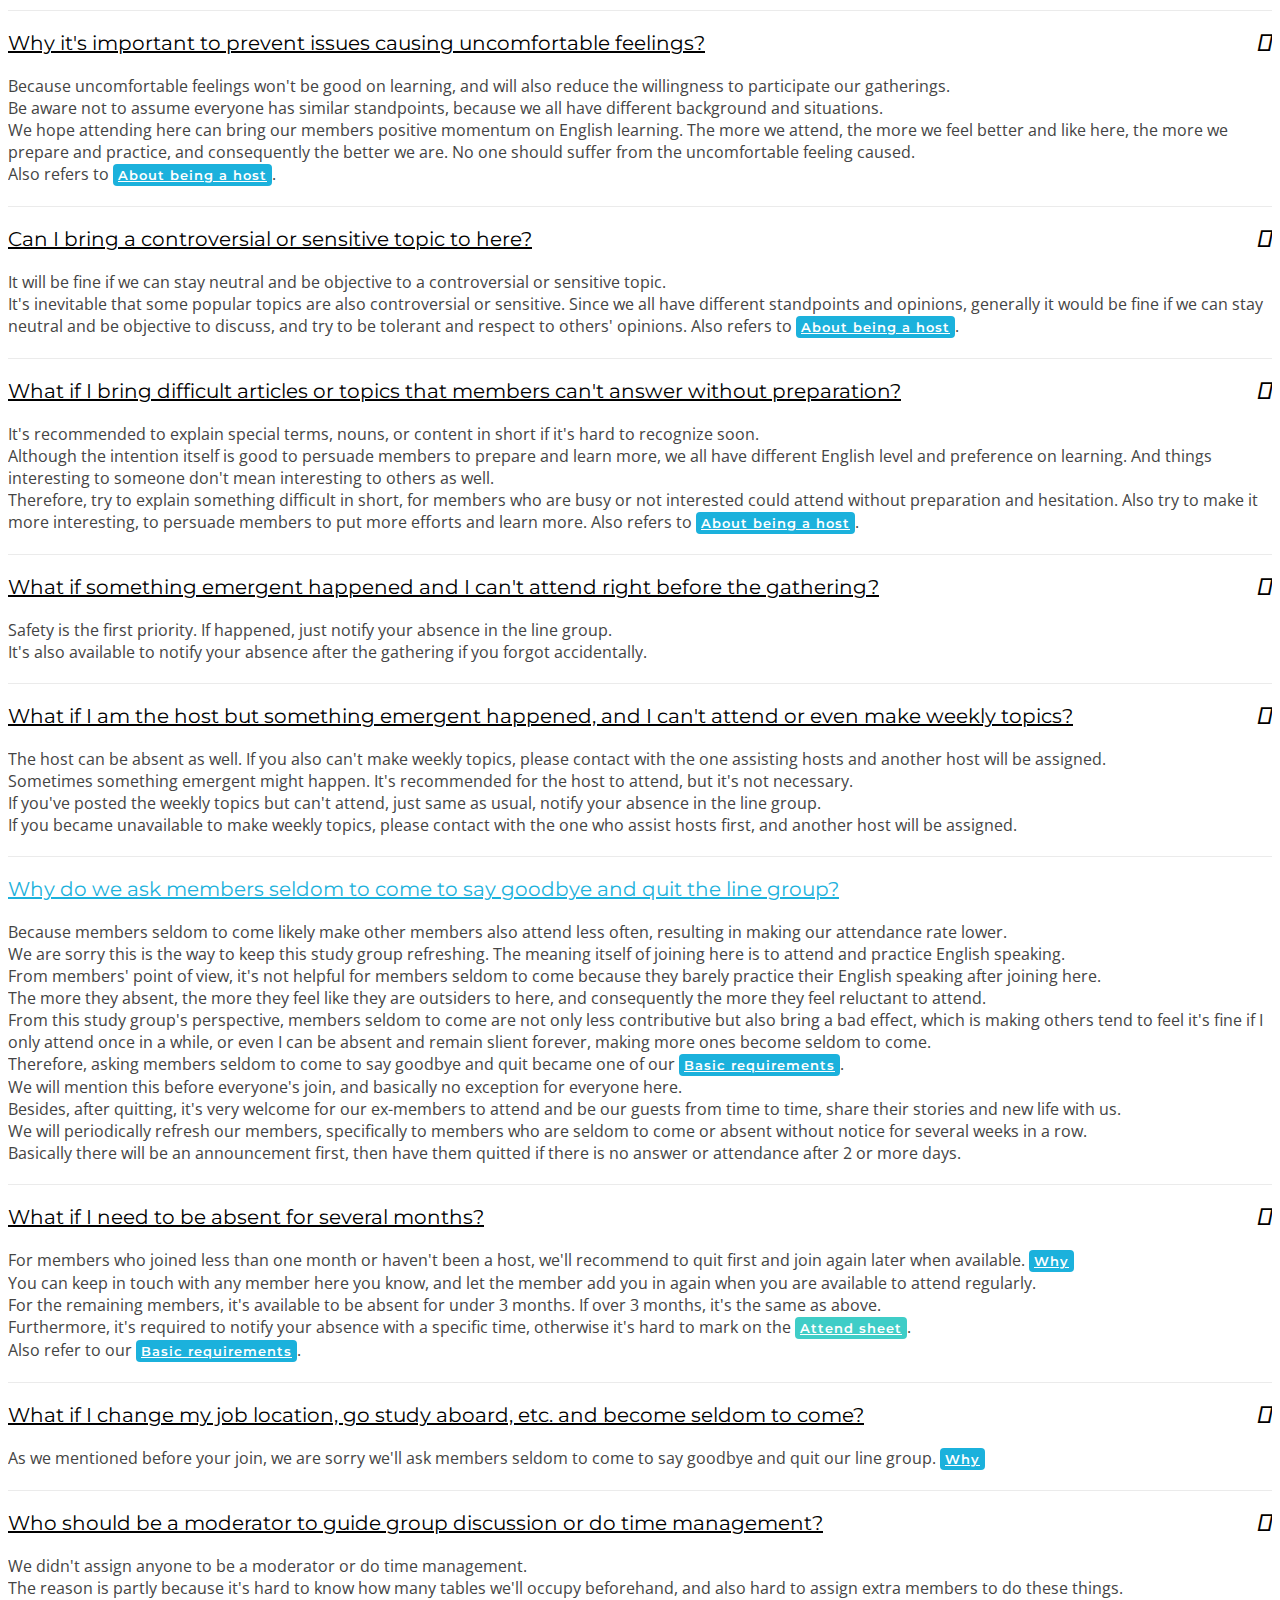
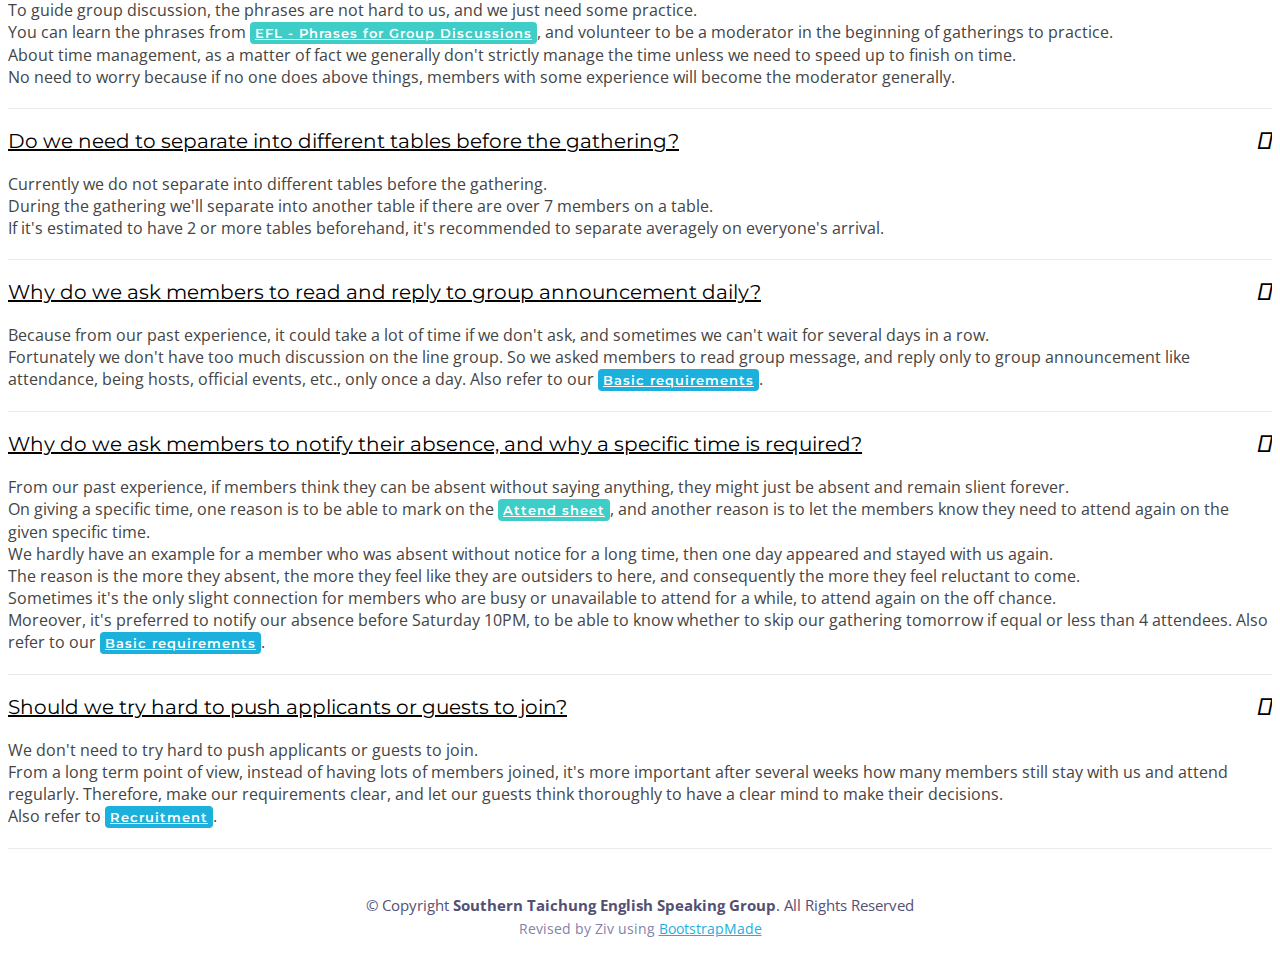
==== commit 18ad5973: "Add files via upload" ====
--- a/index.html
+++ b/index.html
@@ -2,7 +2,7 @@
 <html lang="en">
 <head>
   <meta charset="utf-8">
-  <title>English Speaking Group</title>
+  <title>STCESG Orientation</title>
   <meta content="width=device-width, initial-scale=1.0" name="viewport">
   <meta content="" name="keywords">
   <meta content="" name="description">
@@ -12,330 +12,1391 @@
   <link href="img/apple-touch-icon.png" rel="apple-touch-icon">
 
   <!-- Google Fonts -->
-  <link href="https://fonts.googleapis.com/css?family=Montserrat:300,400,500,700|Open+Sans:300,300i,400,400i,700,700i" rel="stylesheet">
+  <link href="https://fonts.googleapis.com/css?family=Open+Sans:300,300i,400,400i,500,600,700,700i|Montserrat:300,400,500,600,700" rel="stylesheet">
 
   <!-- Bootstrap CSS File -->
-  <link href="lib/bootstrap/css/bootstrap.min.css" rel="stylesheet">
+  <link href="../lib/bootstrap/css/bootstrap.min.css" rel="stylesheet">
 
   <!-- Libraries CSS Files -->
-  <link href="lib/animate/animate.min.css" rel="stylesheet">
-  <link href="lib/font-awesome/css/font-awesome.min.css" rel="stylesheet">
-  <link href="lib/ionicons/css/ionicons.min.css" rel="stylesheet">
-  <link href="lib/magnific-popup/magnific-popup.css" rel="stylesheet">
+  <link href="../lib/font-awesome/css/font-awesome.min.css" rel="stylesheet">
+  <link href="../lib/animate/animate.min.css" rel="stylesheet">
+  <link href="../lib/ionicons/css/ionicons.min.css" rel="stylesheet">
+  <link href="lib/owlcarousel/assets/owl.carousel.min.css" rel="stylesheet">
+  <link href="lib/lightbox/css/lightbox.min.css" rel="stylesheet">
 
   <!-- Main Stylesheet File -->
   <link href="css/style.css" rel="stylesheet">
 
   <!-- =======================================================
-    Theme Name: Avilon
-    Theme URL: https://bootstrapmade.com/avilon-bootstrap-landing-page-template/
+    Theme Name: Rapid
+    Theme URL: https://bootstrapmade.com/rapid-multipurpose-bootstrap-business-template/
     Author: BootstrapMade.com
     License: https://bootstrapmade.com/license/
   ======================================================= -->
+
 </head>
 
 <body>
-
   <!--==========================
-    Header
+  Header
   ============================-->
   <header id="header">
+
+    <!-- <div id="topbar">
+      <div class="container">
+        <div class="social-links">
+          <a href="#" class="twitter"><i class="fa fa-twitter"></i></a>
+          <a href="#" class="facebook"><i class="fa fa-facebook"></i></a>
+          <a href="#" class="linkedin"><i class="fa fa-linkedin"></i></a>
+          <a href="#" class="instagram"><i class="fa fa-instagram"></i></a>
+        </div>
+      </div>
+    </div> -->
+
     <div class="container">
 
-      <div id="logo" class="pull-left">
-        <h1><a href="#intro" class="scrollto">Southern Taichung English Speaking Group</a></h1>
+      <div class="logo float-left">
         <!-- Uncomment below if you prefer to use an image logo -->
-        <!-- <a href="#intro"><img src="img/logo.png" alt="" title=""></a> -->
-      </div>
-
-      <nav id="nav-menu-container">
-        <ul class="nav-menu">
-          <li class="menu-active"><a href="#intro">Home</a></li>
-          <li><a href="#about">About us</a></li>      
-          <li><a href="#more-features">If you want to</a></li>
-          <li><a href="#advanced-features">Here you can</a></li>
-          <li><a href="#features">Requirements</a></li>          
-          <li><a href="#call-to-action">Contact us</a></li>
+        <h1 class="text-light"><a href="#intro" class="scrollto"><span>Orientation</span></a></h1>
+        <!-- <a href="#header" class="scrollto"><img src="img/logo.png" alt="" class="img-fluid"></a> -->
+      </div>
+
+      <nav class="main-nav float-right d-none d-lg-block">
+        <ul>
+          <li class="active"><a href="#intro">Home</a></li>
+          <li><a href="#secReq">Requirements</a></li>
+          <li><a href="#secGathering">Gathering</a></li>
+          <li><a href="#secSection">Sections</a></li>
+          <li><a href="#secHost">Host</a></li>
+          <li><a href="#secSpecial">Special</a></li>
+          <li><a href="#secRecruit">Recruit</a></li>
+          <li class="drop-down"><a href="#secMore">More</a>
+            <ul>
+              <li><a href="#divAttend">Attend sheet</a></li>
+              <li><a href="#divTasks">Background tasks</a></li>
+              <li><a href="#divChange">Make a change</a></li>              
+              <!-- <li class="drop-down"><a href="#">Drop Down 2</a>
+                <ul>
+                  <li><a href="#">Deep Drop Down 1</a></li>
+                  <li><a href="#">Deep Drop Down 2</a></li>
+                  <li><a href="#">Deep Drop Down 3</a></li>
+                  <li><a href="#">Deep Drop Down 4</a></li>
+                  <li><a href="#">Deep Drop Down 5</a></li>
+                </ul>
+              </li>
+              
+              <li><a href="#">Drop Down 4</a></li>
+              <li><a href="#">Drop Down 5</a></li> -->
+            </ul>
+          </li>
+          <li><a href="#faq">FAQ</a></li>
+          <li><a href="#secAck">Confirm</a></li>          
         </ul>
-      </nav><!-- #nav-menu-container -->
+      </nav><!-- .main-nav -->
+      
     </div>
   </header><!-- #header -->
 
   <!--==========================
     Intro Section
   ============================-->
-  <section id="intro">
-
-    <div class="intro-text">
-      <h2>Welcome to Southern Taichung English Speaking Group</h2>
-      <p>Find a place for you to practice English speaking</p>
-      <!-- <h2><br><br><br><br><br><br>Welcome to English Speaking Group<br></h2>
-      <p><br><br>Find a place for you to practice English speaking<br><br></p> -->
-      <a href="#about" class="btn-get-started scrollto">More</a>
+  <section id="intro" class="clearfix">
+    <div class="container d-flex h-100">
+      <div class="row justify-content-center align-self-center">
+        <div class="col-md-6 intro-info order-md-first order-last">          
+          <h2><span>Orientation</span><br>Southern Taichung English Speaking Group</h2>
+          <div style="display:inline-block; vertical-align:middle; padding-right:30px;">
+            <a href="#secReq" class="btn-get-started scrollto">Get Started</a>                        
+          </div>          
+          <div id="qrcode" style="display:inline-block; vertical-align:middle; width:100px; height:100px; margin-top:15px;" onclick= "($('.cssAudio').css('display') == 'none') ? $('.cssAudio').css('display', 'inline-block') : $('.cssAudio').css('display', 'none')"></div>
+          <!-- text-align:right; -->
+        </div>
+  
+        <div class="col-md-6 intro-img order-md-last order-first">
+          <img src="img/intro-img.svg" alt="" class="img-fluid">
+        </div>
+      </div>
+
     </div>
-
-    <!-- <div class="product-screens">
-
-      <div class="product-screen-1 wow fadeInUp" data-wow-delay="0.4s" data-wow-duration="0.6s">
-        <img src="img/product-screen-1.png" alt="">
-      </div>
-
-      <div class="product-screen-2 wow fadeInUp" data-wow-delay="0.2s" data-wow-duration="0.6s">
-        <img src="img/product-screen-2.png" alt="">
-      </div>
-
-      <div class="product-screen-3 wow fadeInUp" data-wow-duration="0.6s">
-        <img src="img/Kahoot.jpg" alt="">
+  </section><!-- #intro -->
+
+  <main id="main">
+
+
+    <!--==========================
+      Basic requirements Section
+    ============================-->
+    <section id="secReq" class="section-bg">
+      <div class="container">
+
+        <header class="section-header">
+          <!-- <h3>Basic Requirements</h3>
+          <h4><audio style="width: 230px; height: 32px; display: inline-block; text-align: center;; vertical-align:middle" controls="Controls" controlsList='nodownload'><source src="./audio/voiceReq.mp3" />Audio is not supported by your browser!</audio></h4> -->
+          <h3 onclick= "($('#audioReq').css('display') == 'none') ? $('#audioReq').css('display', 'inline-block') : $('#audioReq').css('display', 'none')">Basic Requirements</h3>
+          <h4><audio id="audioReq" class="cssAudio" controls="Controls" controlsList='nodownload'><source src="./audio/voiceReq.mp3" />Audio is not supported by your browser!</audio></h4>          
+          <p>Everything here starts from our basic requirements.</p>
+        </header>
+
+        <div class="row">
+
+          <div id="secReqHost" class="col-md-6 col-lg-6 wow bounceInUp" data-wow-duration="1.4s">
+            <div class="box">
+              <div class="icon" style="background: #eafde7;"><i class="ion-android-contact" style="color:#41cf2e;"></i></div>
+              <h4 class="title"><a href="">Be Host</a></h4>
+              <p class="description">By volunteer or by turns.</p>
+              <p class="description">Members can hold an official event instead of being a host.</p>
+            </div>
+          </div>
+
+          <div id="secReqReply" class="col-md-6 col-lg-6 wow bounceInUp" data-wow-delay="0.1s" data-wow-duration="1.4s">
+            <div class="box">
+              
+              <div class="icon" style="background: #fceef3;"><i class="ion-android-notifications" style="color: #ff689b;"></i></div>
+              <h4 class="title"><a href="">Read and reply to group announcement daily</a></h4>
+              <p class="description">Announcement: Attendance, being hosts, official events, etc.</p>
+              <p class="description">Daily: At least once a day. <a onclick="if (!$('#faqReplyDaily').hasClass('collapse show')) {$('#faqReplyDailyTitle').click()}" href="#faqReplyDailyTitle" class="div-btn-link-inner scrollto">Why</a></p>
+            </div>
+          </div>          
+
+          <div id="secReqAttend" class="col-md-6 col-lg-6 wow bounceInUp" data-wow-delay="0.1s" data-wow-duration="1.4s">
+            <div class="box">
+              <div class="icon" style="background: #fff0da;"><i class="ion-man" style="color: #e98e06;"></i></div>
+              <h4 class="title"><a href="">Attend regularly</a></h4>
+              <p class="description">Attendance rate ≧ 70%</p>
+              <!-- <p class="description">The regular members' line group will keep refreshing.</p> -->
+              <p class="description">The regular members' line group will keep refreshing. <a onclick="if (!$('#faqAbsentQuit').hasClass('collapse show')) {$('#faqAbsentQuitTitle').click()}" href="#faqAbsentQuitTitle" class="div-btn-link-inner scrollto">Why</a></p>
+              <p class="description">Members seldom to come need to say goodbye & quit the line group.</p>
+            </div>
+          </div>
+
+          <div id="secReqAbsence" class="col-md-6 col-lg-6 wow bounceInUp" data-wow-duration="1.4s">
+            <div class="box">
+              <div class="icon" style="background: #e6fdfc;"><i class="ion-android-textsms" style="color: #3fcdc7;"></i></div>              
+              <h4 class="title"><a href="">Notify your absence</a></h4>
+              <p class="description">Use Attendance vote in Line group to notify. <a onclick="if (!$('#faqNotifyAbsence').hasClass('collapse show')) {$('#faqNotifyAbsenceTitle').click()}" href="#faqNotifyAbsenceTitle" class="div-btn-link-inner scrollto">Why</a> <a onclick="if (!$('#faqAbsentLong').hasClass('collapse show')) {$('#faqAbsentLongTitle').click()}" href="#faqAbsentLongTitle" class="div-btn-link-inner scrollto">Long Absence</a></p>
+              <!-- <p class="description">Preferred time: Before Saturday 10PM. <a onclick="if (!$('#faqAbsentEmergent').hasClass('collapse show')) {$('#faqAbsentEmergentTitle').click()}" href="#faqAbsentEmergentTitle" class="div-btn-link-inner scrollto">More</a></p> -->
+              <p class="description">Notify your absence before Saturday 10PM.</p>
+              <p class="description">Our attendance is recorded on <a href="https://docs.google.com/spreadsheets/d/1Sn06lQVh1ewfK3UwRmFYdu2llEnk9MUJ29J8izzsYbg/edit#gid=211710257" target="_blank" class="div-btn-link-outer scrollto">Attend sheet</a> <a href="#divAttend" class="div-btn-link-inner scrollto">How</a></p>
+            </div>
+          </div>
+
+        </div>
+
+      </div>
+    </section>
+
+    <!--==========================
+      Why Us Section
+    ============================-->
+    <section id="secGathering" class="wow fadeIn">
+      <div class="container-fluid">
+        
+        <header class="section-header">
+          <!-- <h3>Gathering</h3>
+          <h4><audio style="width: 230px; height: 32px; display: inline-block; text-align: center;; vertical-align:middle" controls="Controls" controlsList='nodownload'><source src="./audio/voiceGathering.mp3" />Audio is not supported by your browser!</audio></h4> -->
+          <h3 onclick= "($('#audioGathering').css('display') == 'none') ? $('#audioGathering').css('display', 'inline-block') : $('#audioGathering').css('display', 'none')">Gathering</h3>
+          <h4><audio id="audioGathering" class="cssAudio" controls="Controls" controlsList='nodownload'><source src="./audio/voiceGathering.mp3" />Audio is not supported by your browser!</audio></h4>          
+          <p>Same time, same place, week after week.</p>
+        </header>
+
+        <div class="row">
+
+          <div class="col-lg-6">
+            <div class="secGathering-img">
+              <img src="img/why-us.jpg" alt="" class="img-fluid">
+            </div>
+          </div>
+
+          <div class="col-lg-6">
+            <div class="secGathering-content">
+              <p></p>
+              <div class="features wow bounceInUp clearfix">
+                <i class="fa fa-object-group" style="color: #ffb774;"></i>
+                <h4>Place</h4>
+                <p>South District, Taichung City.</p>
+              </div>              
+
+              <div class="features wow bounceInUp clearfix">
+                <i class="fa fa-clock-o" style="color: #3FCDC7;"></i>
+                <h4>Time</h4>
+                <p>Every Sunday night 7-9PM.</p>
+              </div>
+              
+              <div class="features wow bounceInUp clearfix">
+                <i class="fa fa-calendar-times-o" style="color: #589af1;"></i>
+                <h4>In case of cancellation</h4>
+                <p>Equal or less than 4 attendees (normally on holidays or long weekends).<br>For safety's sake like typhoon or extremely heavy rain.</p>
+                <!-- <p>Safety reasons like typhoon or extremely heavy rain.</p> -->
+              </div>
+              
+            </div>
+
+          </div>
+
+        </div>
+
+      </div>
+
+      <!-- <div class="container">
+        <div class="row counters">
+
+          <div class="col-lg-3 col-6 text-center">
+            <span data-toggle="counter-up">274</span>
+            <p>Clients</p>
+          </div>
+
+          <div class="col-lg-3 col-6 text-center">
+            <span data-toggle="counter-up">421</span>
+            <p>Projects</p>
+          </div>
+
+          <div class="col-lg-3 col-6 text-center">
+            <span data-toggle="counter-up">1,364</span>
+            <p>Hours Of Support</p>
+          </div>
+
+          <div class="col-lg-3 col-6 text-center">
+            <span data-toggle="counter-up">18</span>
+            <p>Hard Workers</p>
+          </div>
+  
+        </div>
+
       </div> -->
-
-    </div>
-
-  </section><!-- #intro -->
-
-  <main id="main">
+    </section>
+
+    <!--==========================
+      Sections Section
+    ============================-->
+    <section id="secSection" class="section-bg">
+      <div class="container">
+
+        <header class="section-header">
+          <!-- <h3>Sections</h3>
+          <h4><audio style="width: 230px; height: 32px; display: inline-block; text-align: center;; vertical-align:middle" controls="Controls" controlsList='nodownload'><source src="./audio/voiceSection.mp3" />Audio is not supported by your browser!</audio></h4> -->
+          <h3 onclick= "($('#audioSection').css('display') == 'none') ? $('#audioSection').css('display', 'inline-block') : $('#audioSection').css('display', 'none')">Sections</h3>
+          <h4><audio id="audioSection" class="cssAudio" controls="Controls" controlsList='nodownload'><source src="./audio/voiceSection.mp3" />Audio is not supported by your browser!</audio></h4>
+          <p>There are 2 regular sections and 1 optional section at our gathering.</p>
+        </header>
+
+        <div class="row">
+
+          <div class="col-md-6 col-lg-4 wow bounceInUp" data-wow-duration="1.4s">
+            <div class="box">
+              <div class="icon" style="background: #fceef3;"><i class="ion-ios-chatboxes-outline" style="color: #ff689b;"></i></div>
+              <h4 class="title"><a href="">1st hour: Personal topics</a></h4>
+              <h3 class="title"></a>40-60min</a></h3>
+              <p class="description">Your weekly life: Anything special.</p>
+              <p class="description">Your special topic: Presentation, news...</p>
+            </div>
+          </div>
+
+          <div class="col-md-6 col-lg-4 wow bounceInUp" data-wow-delay="0.1s" data-wow-duration="1.4s">
+            <div class="box">
+              <div class="icon" style="background: #e6fdfc;"><i class="ion-ios-list-outline" style="color: #3fcdc7;"></i></div>
+              <h4 class="title"><a href="">2nd hour: Host topic</a></h4>
+              <h3 class="title"></a>40-60min</a></h3>
+              <p class="description">Topics brought by assigned hosts.</p>
+              <br>
+              <div>
+                <a href="#secHost" class="btn-link-inner scrollto">About being a host</a>
+              </div>              
+            </div>
+          </div>
+
+          <div class="col-md-6 col-lg-4 wow bounceInUp" data-wow-duration="1.4s">
+            <div class="box">
+              <div class="icon" style="background: #fff0da;"><i class="ion-ios-lightbulb-outline" style="color: #e98e06;"></i></div>
+              <h4 class="title"><a href="">Optional: Special section</a></h4>
+              <h3 class="title"></a>0-20min</a></h3>
+              <p class="description">Special topics, articles, or activities.</p>
+              <br>
+              <div>
+                <a href="#secSpecial" class="btn-link-inner scrollto">About Special section</a>
+              </div>              
+            </div>
+          </div>
+        </div>
+
+      </div>
+    </section>
+
+
+    <!--==========================
+      Join Section
+    ============================-->
+    <section id="secJoin" class="wow fadeInUp">
+      <div class="container">
+        <div class="row">
+          <div class="col-lg-9 text-center text-lg-left">
+            <!-- <h3 class="cta-title">Finish of Introduction <audio style="width: 230px; height: 32px; display: inline-block; text-align: center;; vertical-align:middle" controls="Controls" controlsList='nodownload'><source src="./audio/voiceJoin.mp3" />Audio is not supported by your browser!</audio></h3> -->
+            <h3 class="cta-title" onclick= "($('#audioJoin').css('display') == 'none') ? $('#audioJoin').css('display', 'inline-block') : $('#audioJoin').css('display', 'none')" >Finish of Introduction<audio id='audioJoin' class='cssAudio' controls="Controls" controlsList='nodownload'><source src="./audio/voiceJoin.mp3" />Audio is not supported by your browser!</audio></h3>
+            <p class="cta-text">
+              Above is the Introduction before new members' join, specifically to our Basic Requirements<br>
+              Below is our Basic Orientation to let new members know how to be a Host and what to do for Recruitment.
+          </div>
+
+          <div class="col-lg-3 cta-btn-container text-center">
+            <a class="cta-btn align-middle scrollto" href="#secHost">Orientation</a>
+          </div>
+        </div>
+
+      </div>
+    </section>   
 
     <!--==========================
       About Us Section
     ============================-->
-    <section id="about" class="section-bg">
-      <div class="container-fluid">
-        <div class="section-header">
-          <h3 class="section-title">About us</h3>
-          <span class="section-divider"></span>
-          <p class="section-description">
-            We are an English study group in southern Taichung with weekly English speaking practice.
-            <!-- <br>sunt in culpa qui officia deserunt mollit anim id est laborum -->
-          </p>
-        </div>
-
+    <section id="secHost">
+
+      <div class="container">
         <div class="row">
-          <div class="col-lg-6 about-img wow fadeInLeft">
-            <img src="img/about-img.jpg" alt="">
-          </div>
-
-          <div class="col-lg-6 content wow fadeInRight">
-            <h2>Practice makes perfect</h2>
-            <h3>You have learned English a lot, but have no chance to speak?</h3>
+
+          <div class="col-lg-5 col-md-6">
+            <div class="secHost-img">
+              <img src="img/host.jpg" alt="">
+            </div>
+          </div>
+
+          <div class="col-lg-7 col-md-6">
+            <div class="secHost-content">
+              <!-- <h2>About being a host <audio style="width: 230px; height: 32px; display: inline-block; vertical-align:middle" controls="Controls" controlsList='nodownload'><source src="./audio/voiceHost.mp3" />Audio is not supported by your browser!</audio></h2>               -->
+              <h2><p style = 'display: inline' onclick= "($('#audioHost').css('display') == 'none') ? $('#audioHost').css('display', 'inline-block') : $('#audioHost').css('display', 'none')" >About being a host</p><audio id='audioHost' class='cssAudio' controls="Controls" controlsList='nodownload'><source src="./audio/voiceHost.mp3" />Audio is not supported by your browser!</audio></h2>
+              <!-- <h2><p style = 'display: inline' onclick= "($('#audioHost').css('display') == 'none') ? $('#audioHost').css({'display':'inline-block', 'transition':'5s'}) : $('#audioHost').css({'display':'none', 'transition':'5s'})" >About being a host </p><audio id="audioHost" class='cssAudio' controls="Controls" controlsList='nodownload'><source src="./audio/voiceHost.mp3" />Audio is not supported by your browser!</audio></h2> -->
+              <!-- <h3>Odio sed id eos et laboriosam consequatur eos earum soluta.</h3> -->
+              <!-- <p>Lorem ipsum dolor sit amet, consectetur adipiscing elit, sed do eiusmod tempor incididunt ut labore et dolore magna aliqua.</p> -->
+              <ul class="fa-ul">                                              
+                <li><span class="fa-li"><i class="fa fa-angle-right"></i></span> Weekly topics contain a host topic, and optional picked special section topics.</li>
+                <li><span class="fa-li"><i class="fa fa-angle-right"></i></span> Generally a host topic contains 1 main topic with 3 questions.</li>
+                <li><span class="fa-li"><i class="fa fa-angle-right"></i></span> Special section can be on the 1st or 2nd hour, independent or combined.</li>
+                <li><span class="fa-li"><i class="fa fa-angle-right"></i></span> Arrange and put the schedule in the end of the weekly topics.</li>                
+                <li><span class="fa-li"><i class="fa fa-angle-right"></i></span> Post weekly topics on the Note of line group.</li>
+              </ul>
+              <h3>Preferred:</h3>
+              <ul class="fa-ul">
+                <li><span class="fa-li"><i class="fa fa-caret-right"></i></span> Post weekly topics before Saturday night.</li>
+                <li><span class="fa-li"><i class="fa fa-caret-right"></i></span> Try to explain special terms/nouns in short for some busy members. <a onclick="if (!$('#faqHostArticle').hasClass('collapse show')) {$('#faqHostArticleTitle').click()}" href="#faqHostArticleTitle" class="btn-link-inner scrollto">Why</a></li>
+                <li><span class="fa-li"><i class="fa fa-caret-right"></i></span> Prevent Yes/No only questions: Also ask why/why not to prevent short answers.</li>
+                <li><span class="fa-li"><i class="fa fa-caret-right"></i></span> Prevent issues causing uncomfortable feelings. <a onclick="if (!$('#faqHostFeeling').hasClass('collapse show')) {$('#faqHostFeelingTitle').click()}" href="#faqHostFeelingTitle" class="btn-link-inner scrollto">Why</a></li>
+                <li><span class="fa-li"><i class="fa fa-caret-right"></i></span> Try to stay neutral to controversial, arguable, or sensitive issues. <a onclick="if (!$('#faqHostTopic').hasClass('collapse show')) {$('#faqHostTopicTitle').click()}" href="#faqHostTopicTitle" class="btn-link-inner scrollto">More</a></li>
+              </ul>              
+            </div>
+          </div>
+        </div>
+      </div>
+
+    </section>
+    
+    <!--==========================
+      Features Section
+    ============================-->
+    <section id="secSpecial">
+      <div class="container">
+        <div id="divSpecial" class="row feature-item">
+        <!-- <div class="row feature-item mt-5 pt-5"> -->
+          <!-- <div class="col-lg-6 wow fadeInUp pt-5 pt-lg-0"> -->
+          <div class="col-lg-6 wow fadeInUp order-1 order-lg-2">
+            <!-- <img src="img/features-1.svg" class="img-fluid" alt=""> -->
+            <img src="img/special.jpg" class="img-fluid" alt="">
+          </div>
+
+          <div class="col-lg-6 wow fadeInUp pt-4 pt-lg-0 order-2 order-lg-1">
+            <!-- <h2>Special section</h2> -->
+            <!-- <h2>Special section <audio style="width: 230px; height: 32px; display: inline-block; vertical-align:middle" controls="Controls" controlsList='nodownload'><source src="./audio/voiceSpecial.mp3" />Audio is not supported by your browser!</audio></h2> -->
+            <h2><p style = 'display: inline' onclick= "($('#audioSpecial').css('display') == 'none') ? $('#audioSpecial').css('display', 'inline-block') : $('#audioSpecial').css('display', 'none')" >Special section</p><audio id='audioSpecial' class='cssAudio' controls="Controls" controlsList='nodownload'><source src="./audio/voiceSpecial.mp3" />Audio is not supported by your browser!</audio></h2>          
+            <p> Special section is a small section prepared by the weekly host for about 10-20 minutes, for special activities including sharing news/articles, playing games, having discussions, etc. Host can either prepare by himself/herself, or by cooperating with other members.<br>                
+            </p>
+            <!-- <ul> 
+              <li><i class="ion-android-checkmark-circle"></i>Proposer: any member</li>
+              <li><i class="ion-android-checkmark-circle"></i>Process:</li>
+            </ul>               -->
+            <ul class="fa-ul">                
+              <li><span class="fa-li"><i class="fa fa-angle-right"></i></span> If you are not the weekly host and you have some ideas for special section, please contact with the weekly host.</li>
+              <li><span class="fa-li"><i class="fa fa-angle-right"></i></span> If you are the weekly host, there is no need to worry about not having a special section. If there is no special section, it just means nothing special.</li>
+            </ul>
+            <!-- <p>
+             Delectus alias ut incidunt delectus nam placeat in consequatur. Sed cupiditate quia ea quis. Voluptas nemo qui aut distinctio. Cumque fugit earum est quam officiis numquam. Ducimus corporis autem at blanditiis beatae incidunt sunt. 
+            </p>
             <p>
-              Here is a solution to practice English speaking. This place is:
+              Voluptas saepe natus quidem blanditiis. Non sunt impedit voluptas mollitia beatae. Qui esse molestias. Laudantium libero nisi vitae debitis. Dolorem cupiditate est perferendis iusto.
             </p>
-
-            <ul>
-              <li><i class="ion-android-checkmark-circle"></i> A study group for practicing English speaking</li>
-              <li><i class="ion-android-checkmark-circle"></i> 2 hours weekly regular gathering: 1 hour for personal topics and 1 hour for host topics</li>              
-              <li><i class="ion-android-checkmark-circle"></i> Every Sunday night 7-9PM in area of Taichung’s south district</li>
-              <li><i class="ion-android-checkmark-circle"></i> Basically no Chinese except for 10 minutes break</li>              
-            </ul>
-
             <p>
-              <a href="#call-to-action" class="btn-get-started scrollto">Contact us to get more information</a>
+              Eum quia in. Magni quas ipsum a. Quis ex voluptatem inventore sint quia modi. Numquam est aut fuga mollitia exercitationem nam accusantium provident quia.
+            </p> -->
+          </div>
+          
+        </div>          
+      </div>
+    </section>
+
+
+    <!--==========================
+      Recruit Section
+    ============================-->
+
+    <section id="secRecruit">
+      <div class="container">
+        <!-- <div class="row feature-item"> -->
+        <div  id="divRecruit" class="row feature-item mt-5 pt-5">
+          <!-- <div class="col-lg-6 wow fadeInUp pt-5 pt-lg-0"> -->
+          <div class="col-lg-6 wow fadeInUp">
+            <!-- <img src="img/features-1.svg" class="img-fluid" alt=""> -->
+            <img src="img/recruit.jpg" class="img-fluid" alt="">
+          </div>
+
+          <div class="col-lg-6 wow fadeInUp pt-5 pt-lg-0">
+            <!-- <h2>Recruitment <audio style="width: 230px; height: 32px; display: inline-block; vertical-align:middle" controls="Controls" controlsList='nodownload'><source src="./audio/voiceRecruit.mp3" />Audio is not supported by your browser!</audio></h2> -->
+            <h2><p style = 'display: inline' onclick= "($('#audioRecruit').css('display') == 'none') ? $('#audioRecruit').css('display', 'inline-block') : $('#audioRecruit').css('display', 'none')" >Recruitment</p><audio id='audioRecruit' class='cssAudio' controls="Controls" controlsList='nodownload'><source src="./audio/voiceRecruit.mp3" />Audio is not supported by your browser!</audio></h2>
+            <p>
+              Every member who has been a host can be a voter for recruitment.<br>
+              Voters should consider if the applicant is good to here while voting.
             </p>
-          </div>
-        </div>
-
-      </div>
-    </section><!-- #about -->
+            <p>
+              <ul class="fa-ul">                
+                <li><span class="fa-li"><i class="fa fa-angle-right"></i></span> Recruiters should check the recruitment Google Form every week.</li>
+                <li><span class="fa-li"><i class="fa fa-angle-right"></i></span> If there's any applicant, recruiters will call for a vote with a deadline.</li>
+                <!-- <li><span class="fa-li"><i class="fa fa-angle-right"></i></span> Vote with marks: [○] <b>Approval</b> / [x] <b>Disapproval</b> / [-] <b>No opinion</b>.</li> -->
+                <!-- <li><span class="fa-li"><i class="fa fa-angle-right"></i></span> The decision will be calculated automatically if ≧ 3 voters voted.</li> -->
+                <!-- <li><span class="fa-li"><i class="fa fa-angle-right"></i></span> After the deadline, the decision will be made if no further opinion.</li> -->
+                <li><span class="fa-li"><i class="fa fa-angle-right"></i></span> Vote by selecting <b>Approval (+) </b> or <b>Disapproval (-) </b> to applicants.</li>
+                <li><span class="fa-li"><i class="fa fa-angle-right"></i></span> If selected nothing or both to an applicant, it means no opinion.</li>
+                <li><span class="fa-li"><i class="fa fa-angle-right"></i></span> After the deadline, recruiters will check and announce the result.</li>                    
+                <!-- <li><span class="fa-li"><i class="fa fa-angle-right"></i></span> If no further opinion, applicant whose [+] > [-] will be invited.</li> -->
+                <li><span class="fa-li"><i class="fa fa-angle-right"></i></span> The decision will be made if there's no further opinion.</li>
+              </ul>
+            </p> 
+            <p>
+              If the result is approval, recruiters will invite the applicant to attend and be our guest. Here are some routine procedures:
+            </p>
+            <p>
+              <ul class="fa-ul">                
+                <li><span class="fa-li"><i class="fa fa-caret-right"></i></span> Do self-introduction. Members can do a simple self-introduction.</li>
+                <li><span class="fa-li"><i class="fa fa-caret-right"></i></span> Introduce our <a href="#secReq" class="btn-link-inner scrollto">Basic requirements</a> / <a href="#secGathering" class="btn-link-inner scrollto">Gathering</a> / <a href="#secSection" class="btn-link-inner scrollto">Sections</a>.</li>
+                <li><span class="fa-li"><i class="fa fa-caret-right"></i></span> Let our guest think and decide whether to join or not. <a onclick="if (!$('#faqRecruitPush').hasClass('collapse show')) {$('#faqRecruitPushTitle').click()}" href="#faqRecruitPushTitle" class="btn-link-inner scrollto">More</a></li>
+                <li><span class="fa-li"><i class="fa fa-caret-right"></i></span> The guest can attend more times to have a clear mind to join.</li>
+              </ul>
+            </p> 
+            <!-- <p>
+              From a long term point of view, instead of having lots of members joined, it's more important after several weeks how many members still stay with us and attend regularly. Therefore we don't need to persuade or push guests to join. Instead, make our requirements clear, and let guests think thoroughly and decide by themselves.
+            </p>               -->
+          </div>            
+        </div>      
+      </div>
+    </section>
+
 
     <!--==========================
-      More Features Section
+      Realization Section
     ============================-->
-    <section id="more-features" class="section-bg">
-      <div class="container">
-
-        <div class="section-header">
-          <h3 class="section-title">If you want to</h3>
-          <span class="section-divider"></span>
-          <p class="section-description">practice your English for following purposes</p>
-        </div>
-
-        <div class="row">
-
-          <div class="col-lg-6">
-            <div class="box wow fadeInLeft">
-              <div class="icon"><i class="ion-ios-analytics-outline"></i></div>
-              <h4 class="title"><a href="">Prepare for studying or working aboard</a></h4>
-              <p class="description">Study or work aboard and step up to concentrate on English learning</p>
-            </div>
-          </div>
-
-          <div class="col-lg-6">
-            <div class="box wow fadeInRight">
-              <div class="icon"><i class="ion-ios-stopwatch-outline"></i></div>
-              <h4 class="title"><a href="">Practice your English frequently</a></h4>
-              <p class="description">Practice your English regularly and frequently and ultimately be able to talk anything about yourself</p>
-            </div>
-          </div>
-
-          <div class="col-lg-6">
-            <div class="box wow fadeInLeft">
-              <div class="icon"><i class="ion-ios-heart-outline"></i></div>
-              <h4 class="title"><a href="">Accomplish your English goals</a></h4>
-              <p class="description">Accomplish your long term goals in English</p>
-            </div>
-          </div>
-
-          <div class="col-lg-6">
-            <div class="box wow fadeInRight">
-              <div class="icon"><i class="ion-ios-bookmarks-outline"></i></div>
-              <h4 class="title"><a href="">Find partners</a></h4>
-              <p class="description">Find partners to go along with you on your journey of English learning</p>
-            </div>
-          </div>
-
-        </div>
-      </div>
-    </section><!-- #more-features -->
-
-    <!--==========================
-      Product Advanced Featuress Section
-    ============================-->
-    <section id="advanced-features">
-
-      <div class="features-row">
-        <div class="container">
-          <div class="row">
-            <div class="col-12">
-              <img class="advanced-feature-img-left" src="img/advanced-feature-2.jpg" alt="">
-              <div class="wow fadeInRight">
-                <h2>Here you can</h2><h3> practice your spoken English by</h3>
-                <i class="ion-android-checkmark-circle" class="wow fadeInRight" data-wow-duration="0.5s"></i>
-                <p class="wow fadeInRight" data-wow-duration="0.5s">Sharing your weekly life, or talking about anything you're interested<BR></p>
-                <i class="ion-android-checkmark-circle" data-wow-delay="0.2s" data-wow-duration="0.5s"></i>
-                <p class="wow fadeInRight" data-wow-delay="0.2s" data-wow-duration="0.5s">Having your personal topic and making a 3-5 minutes presentation<BR></p>
-                <i class="ion-android-checkmark-circle" data-wow-delay="0.4" data-wow-duration="0.5s"></i>
-                <p class="wow fadeInRight" data-wow-delay="0.3s" data-wow-duration="0.5s">Setting up your English goals and sharing your weekly progress to push yourself in learning<BR></p>
-                <i class="ion-android-checkmark-circle" data-wow-delay="0.5" data-wow-duration="0.5s"></i>
-                <p class="wow fadeInRight" data-wow-delay="0.2s" data-wow-duration="0.5s">Playing games of selected topics which are beneficial to English<BR></p>
-                <i class="ion-android-checkmark-circle" data-wow-delay="0.1" data-wow-duration="0.5s"></i>
-                <p class="wow fadeInRight" data-wow-delay="0.5s" data-wow-duration="0.5s">Being a host and choosing a host topic you're interested or good to our English proficiency<BR></p>                    
-                </div>
-            </div>
-          </div>
-        </div>
-      </div>
-    </section><!-- #advanced-features -->
-
-    <!--==========================
-      Product Featuress Section
-    ============================-->
-    <section id="features">
-      <div class="container">
-
-        <div class="row">
-
-          <div class="col-lg-8 offset-lg-4">
-            <div class="section-header wow fadeIn" data-wow-duration="1s">
-              <h3 class="section-title">Requirements</h3>
-              <span class="section-divider"></span>
-            </div>
-          </div>
-
-          <div class="col-lg-4 col-md-5 features-img">
-            <img src="img/Requirement.jpg" alt="" class="wow fadeInLeft">
-          </div>
-
-          <div class="col-lg-8 col-md-7 ">
-
-            <div class="row">
-
-              <div class="col-lg-6 col-md-6 box wow fadeInRight">
-                <div class="icon"><i class="ion-social-buffer-outline"></i></div>
-                <h4 class="title">Good English speaking</h4>
-                <p class="description">Express yourself in English without problem <br>TOEIC 750+ is preferred or equal level</p>
-              </div>
-              <div class="col-lg-6 col-md-6 box wow fadeInRight" data-wow-delay="0.1s">
-                <div class="icon"><i class="ion-ios-speedometer-outline"></i></div>
-                <h4 class="title">Attend regularly</h4>
-                <p class="description">Attendance rate ≧ 70%</p>
-              </div>
-              <div class="col-lg-6 col-md-6 box wow fadeInRight data-wow-delay="0.2s">
-                <div class="icon"><i class="ion-ios-flask-outline"></i></div>
-                <h4 class="title">Be host</h4>
-                <p class="description">Volunteer or take turns</p>
-              </div>
-              <div class="col-lg-6 col-md-6 box wow fadeInRight" data-wow-delay="0.3s">
-                <div class="icon"><i class="ion-ios-analytics-outline"></i></div>
-                <h4 class="title">Notify your absence</h4>
-                <p class="description">Notify your absence in advance <br>The preferred time is before Saturday 10PM</p>
-              </div>
-            </div>
-
-          </div>
-
-        </div>
-
-      </div>
-
-    </section><!-- #features -->
-
-    <!--==========================
-      Call To Action Section
-    ============================-->
-    <section id="call-to-action">
+    <section id="secAck" class="wow fadeInUp">
       <div class="container">
         <div class="row">
           <div class="col-lg-9 text-center text-lg-left">
-            <h3 class="cta-title">Contact us</h3>
-            <p class="cta-text">Our recruitment is started from Aug 2020. Welcome to get in touch with us by clicking the button.<br>
-              We will reply to you as soon as we can within less than 10 days.</p>
+            <!-- <h3 class="cta-title">Finish of Orientation <audio style="width: 230px; height: 32px; display: inline-block; text-align: center;; vertical-align:middle" controls="Controls" controlsList='nodownload'><source src="./audio/voiceAck.mp3" />Audio is not supported by your browser!</audio></h3> -->
+            <h3 class="cta-title" onclick= "($('#audioAck').css('display') == 'none') ? $('#audioAck').css('display', 'inline-block') : $('#audioAck').css('display', 'none')" >Finish of Basic Orientation<audio id='audioAck' class='cssAudio' controls="Controls" controlsList='nodownload'><source src="./audio/voiceAck.mp3" />Audio is not supported by your browser!</audio></h3>
+            <p class="cta-text"> 
+              Above is our Basic Orientation. Please click the Confirm button, to let us know <a href="https://docs.google.com/spreadsheets/d/1nC1CXjtlOJ7WzDzJLufgSFKmFQcMm2sNO_5mKME2O_c/edit?usp=sharing" target="_blank" class="btn-link-outer scrollto">Your opinions</a>.<br>
+              To know more about here, you can keep going down to do our <a href="#secMore" class="div-btn-link-inner scrollto">Detailed Orientation</a>.
           </div>
           <div class="col-lg-3 cta-btn-container text-center">
-            <a class="cta-btn align-middle" href="https://docs.google.com/forms/d/e/1FAIpQLSfZJ8k15pSO9tJPs0v0xW5BwPn-et_gxD_3L-4CBqVNtCIUaQ/viewform" target="_blank">Contact us</a>
-          </div>
-        </div>
-
-      </div>
-    </section><!-- #call-to-action -->
+            <a class="cta-btn align-middle" target="_blank" href="https://docs.google.com/forms/d/e/1FAIpQLSc3fEaoZvszWSU7VrqcfIK7zXPOn0kdSIbRTdKCUlKDC7aHJA/viewform?usp=pp_url">Confirm</a>
+          </div>
+        </div>
+
+      </div>
+    </section>
+
+
+    <!--==========================
+      More Section
+    ============================-->
+
+    <section id="secMore">
+        <div class="container">
+
+          <!-- <div class="row feature-item"> -->
+          <div id="divAttend" class="row feature-item mt-5 pt-5">
+            <div class="col-lg-6 wow fadeInUp">
+              <!-- <img src="img/features-2.svg" class="img-fluid" alt=""> -->
+              <img src="img/Attend.gif" class="img-fluid" alt="">
+            </div>
+            <div class="col-lg-6 wow fadeInUp pt-5 pt-lg-0">
+              <h2>Attend sheet</h2>
+              <p>
+                <a href="https://docs.google.com/spreadsheets/d/1Sn06lQVh1ewfK3UwRmFYdu2llEnk9MUJ29J8izzsYbg/edit#gid=211710257" target="_blank" class="btn-link-outer scrollto">Attend sheet</a> is used to record our attendance.                
+                The most important thing of Attend sheet is to be honest to it. It can:
+              </p>
+              <p>
+                <ul class="fa-ul">                
+                  <!-- <li><i class="ion-android-checkmark-circle"></i> Arrange hosts according to sequence.</li> -->
+                  <li><span class="fa-li"><i class="fa fa-angle-right"></i></span> Arrange hosts according to sequence.</li>
+                  <li><span class="fa-li"><i class="fa fa-angle-right"></i></span> Connect members' <b>Names</b> with their <b>Line Titles</b>.</li>
+                  <li><span class="fa-li"><i class="fa fa-angle-right"></i></span> Know whom you met on which gathering.</li>                  
+                  <li><span class="fa-li"><i class="fa fa-angle-right"></i></span> Know who are absent without notice for several weeks in a row.</li>
+                  <li><span class="fa-li"><i class="fa fa-angle-right"></i></span> Estimate how many members about to come in advance.</li>
+                  <li><span class="fa-li"><i class="fa fa-angle-right"></i></span> Count participated attendees after each gathering.</li>        
+                </ul>
+              </p>
+              <p>
+                It's better to use a PC to access the Attend sheet, because smartphones may need to install extra Apps to view it. Also the typesetting is not suitable for smartphones to view it.<br>
+                On the Attend sheet, click <b>Expand</b> to see the meaning of marks.<br>
+                Frequently used marks are [●] <b>Host & Attended</b> / [○] <b>Attended</b> / [-] <b>Absent with Notice</b>.
+                Please refer to the remainings from Attend sheet.
+              </p>              
+            </div>
+          </div>
+
+          <!-- <div class="row feature-item"> -->
+          <div  id="divTasks" class="row feature-item mt-5 pt-5">
+            <!-- <div class="col-lg-6 wow fadeInUp pt-5 pt-lg-0"> -->
+            <div class="col-lg-6 wow fadeInUp order-1 order-lg-2">
+              <!-- <img src="img/features-1.svg" class="img-fluid" alt=""> -->
+              <img src="img/task.jpg" class="img-fluid" alt="">
+            </div>
+              
+            <div class="col-lg-6 wow fadeInUp pt-4 pt-lg-0 order-2 order-lg-1">
+              <h2>Background tasks</h2>
+              <p>
+                There are some background tasks to let most of members don't need to pay attention on some trivial things, and can just attend and enjoy our gathering. These background tasks are:
+              </p>
+              <p>
+                <ul class="fa-ul">                
+                  <li><span class="fa-li"><i class="fa fa-caret-right"></i></span> Attendance</li>
+                  <ul class="fa-ul">
+                    <li><span class="fa-li"><i class="fa fa-angle-right"></i></span> Maintain attend sheet, arrange next hosts, assist current host, and do orientation. Weekly, by turns.</li>
+                  </ul>                  
+                  <li><span class="fa-li"><i class="fa fa-caret-right"></i></span> Recruitment</li>
+                  <ul class="fa-ul">
+                    <li><span class="fa-li"><i class="fa fa-angle-right"></i></span> Hold vote, refresh, contact with applicants, and introduce to applicants. Weekly, by turns.</li>
+                  </ul>                  
+                  <li><span class="fa-li"><i class="fa fa-caret-right"></i></span> Events</li>
+                </ul>
+              </p>
+            </div>            
+          </div>      
+
+          <!-- <div class="row feature-item"> -->
+          <div id="divChange" class="row feature-item mt-5 pt-5">
+            <div class="col-lg-6 wow fadeInUp">
+              <!-- <img src="img/features-2.svg" class="img-fluid" alt=""> -->                
+              <img src="img/change.jpg" class="img-fluid" alt="">
+            </div>
+            <div class="col-lg-6 wow fadeInUp pt-5 pt-lg-0">
+              <h2>Make a change</h2>
+              <p>
+                Every change should be a plus to here, but it's hard to define what's good.
+                Here are some common factors considered to be good to here:
+              </p>
+              <p>
+                <ul class="fa-ul">                
+                  <li><span class="fa-li"><i class="fa fa-angle-right"></i></span> Enhance members' willingness to participate.</li>
+                  <li><span class="fa-li"><i class="fa fa-angle-right"></i></span> Persuade members to put more efforts on English learning.</li>
+                </ul>
+              </p>
+              <p>
+                For example, asking members to prepare a lot will certainy be good on our English learning, but it will also make our members become reluctant to come, which is hard to be considered as a plus to here.<br><br>
+                If you come up with a good idea, it's recommended to refer to how the present mechanisms are made to initiate:
+              </p>
+              <p>
+                <ul class="fa-ul">                
+                  <li><span class="fa-li"><i class="fa fa-caret-right"></i></span> Make a motion.</li>
+                  <li><span class="fa-li"><i class="fa fa-caret-right"></i></span> Introduce and discuss on the gathering.</li>
+                  <li><span class="fa-li"><i class="fa fa-caret-right"></i></span> Listen to opinions and past experience if any.</li>
+                  <li><span class="fa-li"><i class="fa fa-caret-right"></i></span> Have a vote to initiate.</li>
+                  <li><span class="fa-li"><i class="fa fa-caret-right"></i></span> Run experiments week after week.</li>
+                  <li><span class="fa-li"><i class="fa fa-caret-right"></i></span> Review, discuss, adjust, and make a final decision.</li>
+                </ul>
+              </p>
+            </div>
+          </div>
+
+        </div>
+      </section>
+
+    <!--==========================
+      Portfolio Section
+    ============================-->
+    <!-- <section id="portfolio" class="section-bg">
+      <div class="container">
+
+        <header class="section-header">
+          <h3 class="section-title">Our Portfolio</h3>
+        </header>
+
+        <div class="row">
+          <div class="col-lg-12">
+            <ul id="portfolio-flters">
+              <li data-filter="*" class="filter-active">All</li>
+              <li data-filter=".filter-app">App</li>
+              <li data-filter=".filter-card">Card</li>
+              <li data-filter=".filter-web">Web</li>
+            </ul>
+          </div>
+        </div>
+
+        <div class="row portfolio-container">
+
+          <div class="col-lg-4 col-md-6 portfolio-item filter-app">
+            <div class="portfolio-wrap">
+              <img src="img/portfolio/app1.jpg" class="img-fluid" alt="">
+              <div class="portfolio-info">
+                <h4><a href="#">App 1</a></h4>
+                <p>App</p>
+                <div>
+                  <a href="img/portfolio/app1.jpg" data-lightbox="portfolio" data-title="App 1" class="link-preview" title="Preview"><i class="ion ion-eye"></i></a>
+                  <a href="#" class="link-details" title="More Details"><i class="ion ion-android-open"></i></a>
+                </div>
+              </div>
+            </div>
+          </div>
+
+          <div class="col-lg-4 col-md-6 portfolio-item filter-web" data-wow-delay="0.1s">
+            <div class="portfolio-wrap">
+              <img src="img/portfolio/web3.jpg" class="img-fluid" alt="">
+              <div class="portfolio-info">
+                <h4><a href="#">Web 3</a></h4>
+                <p>Web</p>
+                <div>
+                  <a href="img/portfolio/web3.jpg" class="link-preview" data-lightbox="portfolio" data-title="Web 3" title="Preview"><i class="ion ion-eye"></i></a>
+                  <a href="#" class="link-details" title="More Details"><i class="ion ion-android-open"></i></a>
+                </div>
+              </div>
+            </div>
+          </div>
+
+          <div class="col-lg-4 col-md-6 portfolio-item filter-app" data-wow-delay="0.2s">
+            <div class="portfolio-wrap">
+              <img src="img/portfolio/app2.jpg" class="img-fluid" alt="">
+              <div class="portfolio-info">
+                <h4><a href="#">App 2</a></h4>
+                <p>App</p>
+                <div>
+                  <a href="img/portfolio/app2.jpg" class="link-preview" data-lightbox="portfolio" data-title="App 2" title="Preview"><i class="ion ion-eye"></i></a>
+                  <a href="#" class="link-details" title="More Details"><i class="ion ion-android-open"></i></a>
+                </div>
+              </div>
+            </div>
+          </div>
+
+          <div class="col-lg-4 col-md-6 portfolio-item filter-card">
+            <div class="portfolio-wrap">
+              <img src="img/portfolio/card2.jpg" class="img-fluid" alt="">
+              <div class="portfolio-info">
+                <h4><a href="#">Card 2</a></h4>
+                <p>Card</p>
+                <div>
+                  <a href="img/portfolio/card2.jpg" class="link-preview" data-lightbox="portfolio" data-title="Card 2" title="Preview"><i class="ion ion-eye"></i></a>
+                  <a href="#" class="link-details" title="More Details"><i class="ion ion-android-open"></i></a>
+                </div>
+              </div>
+            </div>
+          </div>
+
+          <div class="col-lg-4 col-md-6 portfolio-item filter-web" data-wow-delay="0.1s">
+            <div class="portfolio-wrap">
+              <img src="img/portfolio/web2.jpg" class="img-fluid" alt="">
+              <div class="portfolio-info">
+                <h4><a href="#">Web 2</a></h4>
+                <p>Web</p>
+                <div>
+                  <a href="img/portfolio/web2.jpg" class="link-preview" data-lightbox="portfolio" data-title="Web 2" title="Preview"><i class="ion ion-eye"></i></a>
+                  <a href="#" class="link-details" title="More Details"><i class="ion ion-android-open"></i></a>
+                </div>
+              </div>
+            </div>
+          </div>
+
+          <div class="col-lg-4 col-md-6 portfolio-item filter-app" data-wow-delay="0.2s">
+            <div class="portfolio-wrap">
+              <img src="img/portfolio/app3.jpg" class="img-fluid" alt="">
+              <div class="portfolio-info">
+                <h4><a href="#">App 3</a></h4>
+                <p>App</p>
+                <div>
+                  <a href="img/portfolio/app3.jpg" class="link-preview" data-lightbox="portfolio" data-title="App 3" title="Preview"><i class="ion ion-eye"></i></a>
+                  <a href="#" class="link-details" title="More Details"><i class="ion ion-android-open"></i></a>
+                </div>
+              </div>
+            </div>
+          </div>
+
+          <div class="col-lg-4 col-md-6 portfolio-item filter-card">
+            <div class="portfolio-wrap">
+              <img src="img/portfolio/card1.jpg" class="img-fluid" alt="">
+              <div class="portfolio-info">
+                <h4><a href="#">Card 1</a></h4>
+                <p>Card</p>
+                <div>
+                  <a href="img/portfolio/card1.jpg" class="link-preview" data-lightbox="portfolio" data-title="Card 1" title="Preview"><i class="ion ion-eye"></i></a>
+                  <a href="#" class="link-details" title="More Details"><i class="ion ion-android-open"></i></a>
+                </div>
+              </div>
+            </div>
+          </div>
+
+          <div class="col-lg-4 col-md-6 portfolio-item filter-card" data-wow-delay="0.1s">
+            <div class="portfolio-wrap">
+              <img src="img/portfolio/card3.jpg" class="img-fluid" alt="">
+              <div class="portfolio-info">
+                <h4><a href="#">Card 3</a></h4>
+                <p>Card</p>
+                <div>
+                  <a href="img/portfolio/card3.jpg" class="link-preview" data-lightbox="portfolio" data-title="Card 3" title="Preview"><i class="ion ion-eye"></i></a>
+                  <a href="#" class="link-details" title="More Details"><i class="ion ion-android-open"></i></a>
+                </div>
+              </div>
+            </div>
+          </div>
+
+          <div class="col-lg-4 col-md-6 portfolio-item filter-web" data-wow-delay="0.2s">
+            <div class="portfolio-wrap">
+              <img src="img/portfolio/web1.jpg" class="img-fluid" alt="">
+              <div class="portfolio-info">
+                <h4><a href="#">Web 1</a></h4>
+                <p>Web</p>
+                <div>
+                  <a href="img/portfolio/web1.jpg" class="link-preview" data-lightbox="portfolio" data-title="Web 1" title="Preview"><i class="ion ion-eye"></i></a>
+                  <a href="#" class="link-details" title="More Details"><i class="ion ion-android-open"></i></a>
+                </div>
+              </div>
+            </div>
+          </div>
+
+        </div>
+
+      </div>
+    </section> -->
+
+    <!--==========================
+      Clients Section
+    ============================-->
+    <!-- <section id="testimonials">
+      <div class="container">
+
+        <header class="section-header">
+          <h3>Testimonials</h3>
+        </header>
+
+        <div class="row justify-content-center">
+          <div class="col-lg-8">
+
+            <div class="owl-carousel testimonials-carousel wow fadeInUp">
+    
+              <div class="testimonial-item">
+                <img src="img/testimonial-1.jpg" class="testimonial-img" alt="">
+                <h3>Saul Goodman</h3>
+                <h4>Ceo &amp; Founder</h4>
+                <p>
+                  Proin iaculis purus consequat sem cure digni ssim donec porttitora entum suscipit rhoncus. Accusantium quam, ultricies eget id, aliquam eget nibh et. Maecen aliquam, risus at semper.
+                </p>
+              </div>
+    
+              <div class="testimonial-item">
+                <img src="img/testimonial-2.jpg" class="testimonial-img" alt="">
+                <h3>Sara Wilsson</h3>
+                <h4>Designer</h4>
+                <p>
+                  Export tempor illum tamen malis malis eram quae irure esse labore quem cillum quid cillum eram malis quorum velit fore eram velit sunt aliqua noster fugiat irure amet legam anim culpa.
+                </p>
+              </div>
+    
+              <div class="testimonial-item">
+                <img src="img/testimonial-3.jpg" class="testimonial-img" alt="">
+                <h3>Jena Karlis</h3>
+                <h4>Store Owner</h4>
+                <p>
+                  Enim nisi quem export duis labore cillum quae magna enim sint quorum nulla quem veniam duis minim tempor labore quem eram duis noster aute amet eram fore quis sint minim.
+                </p>
+              </div>
+    
+              <div class="testimonial-item">
+                <img src="img/testimonial-4.jpg" class="testimonial-img" alt="">
+                <h3>Matt Brandon</h3>
+                <h4>Freelancer</h4>
+                <p>
+                  Fugiat enim eram quae cillum dolore dolor amet nulla culpa multos export minim fugiat minim velit minim dolor enim duis veniam ipsum anim magna sunt elit fore quem dolore labore illum veniam.
+                </p>
+              </div>
+
+            </div>
+
+          </div>
+        </div>
+
+
+      </div>
+    </section> -->
+
+    <!--==========================
+      Team Section
+    ============================-->
+    <!-- <section id="team" class="section-bg">
+      <div class="container">
+        <div class="section-header">
+          <h3>Team</h3>
+          <p>Sed ut perspiciatis unde omnis iste natus error sit voluptatem accusantium doloremque</p>
+        </div>
+
+        <div class="row">
+
+          <div class="col-lg-3 col-md-6 wow fadeInUp">
+            <div class="member">
+              <img src="img/team-1.jpg" class="img-fluid" alt="">
+              <div class="member-info">
+                <div class="member-info-content">
+                  <h4>Walter White</h4>
+                  <span>Chief Executive Officer</span>
+                  <div class="social">
+                    <a href=""><i class="fa fa-twitter"></i></a>
+                    <a href=""><i class="fa fa-facebook"></i></a>
+                    <a href=""><i class="fa fa-google-plus"></i></a>
+                    <a href=""><i class="fa fa-linkedin"></i></a>
+                  </div>
+                </div>
+              </div>
+            </div>
+          </div>
+
+          <div class="col-lg-3 col-md-6 wow fadeInUp" data-wow-delay="0.1s">
+            <div class="member">
+              <img src="img/team-2.jpg" class="img-fluid" alt="">
+              <div class="member-info">
+                <div class="member-info-content">
+                  <h4>Sarah Jhonson</h4>
+                  <span>Product Manager</span>
+                  <div class="social">
+                    <a href=""><i class="fa fa-twitter"></i></a>
+                    <a href=""><i class="fa fa-facebook"></i></a>
+                    <a href=""><i class="fa fa-google-plus"></i></a>
+                    <a href=""><i class="fa fa-linkedin"></i></a>
+                  </div>
+                </div>
+              </div>
+            </div>
+          </div>
+
+          <div class="col-lg-3 col-md-6 wow fadeInUp" data-wow-delay="0.2s">
+            <div class="member">
+              <img src="img/team-3.jpg" class="img-fluid" alt="">
+              <div class="member-info">
+                <div class="member-info-content">
+                  <h4>William Anderson</h4>
+                  <span>CTO</span>
+                  <div class="social">
+                    <a href=""><i class="fa fa-twitter"></i></a>
+                    <a href=""><i class="fa fa-facebook"></i></a>
+                    <a href=""><i class="fa fa-google-plus"></i></a>
+                    <a href=""><i class="fa fa-linkedin"></i></a>
+                  </div>
+                </div>
+              </div>
+            </div>
+          </div>
+
+          <div class="col-lg-3 col-md-6 wow fadeInUp" data-wow-delay="0.3s">
+            <div class="member">
+              <img src="img/team-4.jpg" class="img-fluid" alt="">
+              <div class="member-info">
+                <div class="member-info-content">
+                  <h4>Amanda Jepson</h4>
+                  <span>Accountant</span>
+                  <div class="social">
+                    <a href=""><i class="fa fa-twitter"></i></a>
+                    <a href=""><i class="fa fa-facebook"></i></a>
+                    <a href=""><i class="fa fa-google-plus"></i></a>
+                    <a href=""><i class="fa fa-linkedin"></i></a>
+                  </div>
+                </div>
+              </div>
+            </div>
+          </div>
+
+        </div>
+
+      </div>
+    </section> -->
+
+    <!--==========================
+      Clients Section
+    ============================-->
+    <!-- <section id="clients" class="wow fadeInUp">
+      <div class="container">
+
+        <header class="section-header">
+          <h3>Our Clients</h3>
+        </header>
+
+        <div class="owl-carousel clients-carousel">
+          <img src="img/clients/client-1.png" alt="">
+          <img src="img/clients/client-2.png" alt="">
+          <img src="img/clients/client-3.png" alt="">
+          <img src="img/clients/client-4.png" alt="">
+          <img src="img/clients/client-5.png" alt="">
+          <img src="img/clients/client-6.png" alt="">
+          <img src="img/clients/client-7.png" alt="">
+          <img src="img/clients/client-8.png" alt="">
+        </div>
+
+      </div>
+    </section> -->
+
+
+    <!--==========================
+      Pricing Section
+    ============================-->
+    <!-- <section id="pricing" class="wow fadeInUp section-bg">
+
+      <div class="container">
+
+        <header class="section-header">
+          <h3>Pricing</h3>
+          <p>Sed ut perspiciatis unde omnis iste natus error sit voluptatem accusantium doloremque</p>
+        </header>
+
+        <div class="row flex-items-xs-middle flex-items-xs-center">
+      
+          <div class="col-xs-12 col-lg-4">
+            <div class="card">
+              <div class="card-header">
+                <h3><span class="currency">$</span>19<span class="period">/month</span></h3>
+              </div>
+              <div class="card-block">
+                <h4 class="card-title"> 
+                  Basic Plan
+                </h4>
+                <ul class="list-group">
+                  <li class="list-group-item">Odio animi voluptates</li>
+                  <li class="list-group-item">Inventore quisquam et</li>
+                  <li class="list-group-item">Et perspiciatis suscipit</li>
+                  <li class="list-group-item">24/7 Support System</li>
+                </ul>
+                <a href="#" class="btn">Choose Plan</a>
+              </div>
+            </div>
+          </div>
+      
+          <div class="col-xs-12 col-lg-4">
+            <div class="card">
+              <div class="card-header">
+                <h3><span class="currency">$</span>29<span class="period">/month</span></h3>
+              </div>
+              <div class="card-block">
+                <h4 class="card-title"> 
+                  Regular Plan
+                </h4>
+                <ul class="list-group">
+                  <li class="list-group-item">Odio animi voluptates</li>
+                  <li class="list-group-item">Inventore quisquam et</li>
+                  <li class="list-group-item">Et perspiciatis suscipit</li>
+                  <li class="list-group-item">24/7 Support System</li>
+                </ul>
+                <a href="#" class="btn">Choose Plan</a>
+              </div>
+            </div>
+          </div>
+      
+          <div class="col-xs-12 col-lg-4">
+            <div class="card">
+              <div class="card-header">
+                <h3><span class="currency">$</span>39<span class="period">/month</span></h3>
+              </div>
+              <div class="card-block">
+                <h4 class="card-title"> 
+                  Premium Plan
+                </h4>
+                <ul class="list-group">
+                  <li class="list-group-item">Odio animi voluptates</li>
+                  <li class="list-group-item">Inventore quisquam et</li>
+                  <li class="list-group-item">Et perspiciatis suscipit</li>
+                  <li class="list-group-item">24/7 Support System</li>
+                </ul>
+                <a href="#" class="btn">Choose Plan</a>
+              </div>
+            </div>
+          </div>
+      
+        </div>
+      </div>
+
+    </section> -->
+
+    <!--==========================
+      Frequently Asked Questions Section
+    ============================-->
+    <section id="faq">
+      <div class="container">
+        <header class="section-header">
+          <h3>Frequently Asked Questions</h3>
+          <!-- <p>Sed ut perspiciatis unde omnis iste natus error sit voluptatem accusantium doloremque</p> -->
+        </header>
+
+        <ul id="faq-list" class="wow fadeInUp">
+
+          <li>
+            <a data-toggle="collapse" href="#faqCost" class="collapsed a_outer">Is there any cost if I joined? <i class="ion-android-remove"></i></a>
+            <div id="faqCost" class="collapse" data-parent="#faq-list">
+              <p>
+                This study group doesn't have any membership fee.<br>
+                There are some official events may have some costs like outings, dinners, etc., but they are participated by volunteer, not compulsory.<br>
+                Moveover, the place we use is not officially authorized by the store and we didn't pay any fee to rent the place. We are just common customers to the store, so it's recommended to buy a food or drink from the store. 
+              </p>
+            </div>
+          </li>
+
+          <li>
+            <a id="faqLeaderTitle" data-toggle="collapse" href="#faqLeader" class="collapsed a_outer">Is there a group leader to dominate this study group? <i class="ion-android-remove"></i></a>
+            <div id="faqLeader" class="collapse" data-parent="#faq-list">
+              <p>
+                There is no group leader to dominate this study group.<br>
+                We tend to give everyone equal power and share equal responsibility, and no one has overwhelming power to change here casually.<br>
+                Instead, we've built some mechanisms to let this study group keep moving forward, without having to have someone to dominate here.<br>
+                There are some reasons we have some requirements, and also some reasons we don't do something unnecessary.<br>
+                These mechanisms are built with lots of experiments incrementally, step by step, week after week. Know how to <a href="#divChange" class="btn-link-inner scrollto">Make a change</a>.
+              </p>
+            </div>
+          </li>
+
+          <li>
+            <a data-toggle="collapse" href="#faqHostActivity" class="collapsed a_outer">Can I hold some special activities while being a host? <i class="ion-android-remove"></i></a>
+            <div id="faqHostActivity" class="collapse" data-parent="#faq-list">
+              <p>
+                It's welcome for the host to bring something special to here like games, role play practice, etc. as long as it's in accordance with our current ways.<br>
+                However, if it's required to do something special which differs from our current ways, in order not to change casually by anyone including a host, please put it out and discuss first.
+                <!-- Also refers to <a href="#secHost" class="btn-link-inner scrollto">About being a host</a>. -->
+                <!-- If you come up with a good idea, you don't need wait until your turn of being a host, because you can <a href="#divChange" class="btn-link-inner scrollto">Make a change</a> from now. -->                
+              </p>
+            </div>
+          </li>
+
+          <li>
+            <a id="faqHostFeelingTitle" data-toggle="collapse" href="#faqHostFeeling" class="collapsed a_outer">Why it's important to prevent issues causing uncomfortable feelings? <i class="ion-android-remove"></i></a>
+            <div id="faqHostFeeling" class="collapse" data-parent="#faq-list">
+              <p>
+                Because uncomfortable feelings won't be good on learning, and will also reduce the willingness to participate our gatherings.<br>                
+                Be aware not to assume everyone has similar standpoints, because we all have different background and situations.<br>
+                We hope attending here can bring our members positive momentum on English learning. The more we attend, the more we feel better and like here, the more we prepare and practice, and consequently the better we are.
+                No one should suffer from the uncomfortable feeling caused.<br>
+                Also refers to <a href="#secHost" class="btn-link-inner scrollto">About being a host</a>.
+              </p>
+            </div>
+          </li>          
+
+          <li>
+            <a id="faqHostTopicTitle" data-toggle="collapse" href="#faqHostTopic" class="collapsed a_outer">Can I bring a controversial or sensitive topic to here? <i class="ion-android-remove"></i></a>
+            <div id="faqHostTopic" class="collapse" data-parent="#faq-list">
+              <p>
+                It will be fine if we can stay neutral and be objective to a controversial or sensitive topic.<br>
+                It's inevitable that some popular topics are also controversial or sensitive.
+                Since we all have different standpoints and opinions, generally it would be fine if we can stay neutral and be objective to discuss, and try to be tolerant and respect to others' opinions.
+                Also refers to <a href="#secHost" class="btn-link-inner scrollto">About being a host</a>.
+              </p>
+            </div>
+          </li>
+
+          <li>
+            <a id="faqHostArticleTitle" data-toggle="collapse" href="#faqHostArticle" class="collapsed a_outer">What if I bring difficult articles or topics that members can't answer without preparation?<i class="ion-android-remove"></i></a>
+            <!-- <a data-toggle="collapse" href="#faqHostArticle" class="collapsed a_outer">Is it good to have a long article in the host topic and ask attendees to read in advance to answer? <i class="ion-android-remove"></i></a> -->
+            <div id="faqHostArticle" class="collapse" data-parent="#faq-list">
+              <p>
+                It's recommended to explain special terms, nouns, or content in short if it's hard to recognize soon.<br>
+                Although the intention itself is good to persuade members to prepare and learn more, we all have different English level and preference on learning. And things interesting to someone don't mean interesting to others as well.<br>
+                Therefore, try to explain something difficult in short, for members who are busy or not interested could attend without preparation and hesitation.
+                Also try to make it more interesting, to persuade members to put more efforts and learn more.
+                Also refers to <a href="#secHost" class="btn-link-inner scrollto">About being a host</a>.
+              </p>
+            </div>
+          </li>
+
+          <li>
+            <a id="faqAbsentEmergentTitle" data-toggle="collapse" href="#faqAbsentEmergent" class="collapsed a_outer">What if something emergent happened and I can't attend right before the gathering? <i class="ion-android-remove"></i></a>
+            <div id="faqAbsentEmergent" class="collapse" data-parent="#faq-list">
+              <p>
+                Safety is the first priority. If happened, just notify your absence in the line group.<br>
+                It's also available to notify your absence after the gathering if you forgot accidentally. 
+                <!-- Also refer to our <a href="#secReqAbsence" class="btn-link-inner scrollto">Basic requirements</a>. -->
+              </p>
+            </div>
+          </li>
+
+          <li>
+            <a id="faqAbsentHostTitle" data-toggle="collapse" href="#faqAbsentHost" class="collapsed a_outer">What if I am the host but something emergent happened, and I can't attend or even make weekly topics? <i class="ion-android-remove"></i></a>
+            <div id="faqAbsentHost" class="collapse" data-parent="#faq-list">
+              <p>
+                The host can be absent as well. If you also can't make weekly topics, please contact with the one assisting hosts and another host will be assigned.<br>
+                Sometimes something emergent might happen. It's recommended for the host to attend, but it's not necessary.<br>
+                If you've posted the weekly topics but can't attend, just same as usual, notify your absence in the line group.<br>
+                If you became unavailable to make weekly topics, please contact with the one who assist hosts first, and another host will be assigned.
+              </p>
+            </div>
+          </li>
+
+          <li>
+            <a id="faqAbsentQuitTitle" data-toggle="collapse" href="#faqAbsentQuit" class="collapse a_outer">Why do we ask members seldom to come to say goodbye and quit the line group? <i class="ion-android-remove"></i></a>
+            <div id="faqAbsentQuit" class="collapse show" data-parent="#faq-list">
+              <p>
+                Because members seldom to come likely make other members also attend less often, resulting in making our attendance rate lower.<br>
+                We are sorry this is the way to keep this study group refreshing. The meaning itself of joining here is to attend and practice English speaking.<br>
+                From members' point of view, it's not helpful for members seldom to come because they barely practice their English speaking after joining here.<br>
+                The more they absent, the more they feel like they are outsiders to here, and consequently the more they feel reluctant to attend.<br>
+                From this study group's perspective, members seldom to come are not only less contributive but also bring a bad effect, which is making others tend to feel it's fine if I only attend once in a while, or even I can be absent and remain slient forever, making more ones become seldom to come.<br>
+                Therefore, asking members seldom to come to say goodbye and quit became one of our <a href="#secReqAttend" class="btn-link-inner scrollto">Basic requirements</a>.<br>
+                We will mention this before everyone's join, and basically no exception for everyone here.<br>
+                Besides, after quitting, it's very welcome for our ex-members to attend and be our guests from time to time, share their stories and new life with us.<br>
+                We will periodically refresh our members, specifically to members who are seldom to come or absent without notice for several weeks in a row.<br>
+                Basically there will be an announcement first, then have them quitted if there is no answer or attendance after 2 or more days.<br>                
+              </p>
+            </div>
+          </li>
+
+          <li>
+            <a id="faqAbsentLongTitle" data-toggle="collapse" href="#faqAbsentLong" class="collapsed a_outer">What if I need to be absent for several months? <i class="ion-android-remove"></i></a>
+            <div id="faqAbsentLong" class="collapse" data-parent="#faq-list">
+              <p>
+                For members who joined less than one month or haven't been a host, we'll recommend to quit first and join again later when available. <a onclick="if (!$('#faqAbsentQuit').hasClass('collapse show')) {$('#faqAbsentQuitTitle').click()}" href="#faqAbsentQuitTitle" class="btn-link-inner scrollto">Why</a><br>
+                You can keep in touch with any member here you know, and let the member add you in again when you are available to attend regularly.<br>
+                For the remaining members, it's available to be absent for under 3 months. If over 3 months, it's the same as above.<br>
+                Furthermore, it's required to notify your absence with a specific time, otherwise it's hard to mark on the <a href="https://docs.google.com/spreadsheets/d/1Sn06lQVh1ewfK3UwRmFYdu2llEnk9MUJ29J8izzsYbg/edit#gid=211710257" target="_blank" class="btn-link-outer scrollto">Attend sheet</a>.<br>
+                Also refer to our <a href="#secReqAbsence" class="btn-link-inner scrollto">Basic requirements</a>.
+              </p>
+            </div>
+          </li>
+          
+          <li>
+            <a data-toggle="collapse" href="#faqAbsentRelocate" class="collapsed a_outer">What if I change my job location, go study aboard, etc. and become seldom to come? <i class="ion-android-remove"></i></a>
+            <div id="faqAbsentRelocate" class="collapse" data-parent="#faq-list">
+              <p>
+                As we mentioned before your join, we are sorry we'll ask members seldom to come to say goodbye and quit our line group. <a onclick="if (!$('#faqAbsentQuit').hasClass('collapse show')) {$('#faqAbsentQuitTitle').click()}" href="#faqAbsentQuitTitle" class="btn-link-inner scrollto">Why</a><br>
+                <!-- For the reasons, please refer to another FAQ: <b>Why do we ask members who seldom to come to quit the line group?</b> -->
+              </p>
+            </div>
+          </li>
+
+          <li>
+            <a data-toggle="collapse" href="#faqGatheringModerator" class="collapsed a_outer">Who should be a moderator to guide group discussion or do time management? <i class="ion-android-remove"></i></a>
+            <div id="faqGatheringModerator" class="collapse" data-parent="#faq-list">
+              <p>
+                We didn't assign anyone to be a moderator or do time management.<br>
+                The reason is partly because it's hard to know how many tables we'll occupy beforehand, and also hard to assign extra members to do these things.<br>
+                To guide group discussion, the phrases are not hard to us, and we just need some practice. <br>
+                You can learn the phrases from <a href="https://www.cheatography.com/mkdowney/cheat-sheets/efl-phrases-for-group-discussions/" target="_blank" class="btn-link-outer scrollto">EFL - Phrases for Group Discussions</a>, and volunteer to be a moderator in the beginning of gatherings to practice.<br>
+                About time management, as a matter of fact we generally don't strictly manage the time unless we need to speed up to finish on time.<br>
+                No need to worry because if no one does above things, members with some experience will become the moderator generally.
+              </p>
+            </div>
+          </li>
+
+          <li>
+            <a data-toggle="collapse" href="#faqGatheringSeparate" class="collapsed a_outer">Do we need to separate into different tables before the gathering? <i class="ion-android-remove"></i></a>
+            <div id="faqGatheringSeparate" class="collapse" data-parent="#faq-list">
+              <p>
+                Currently we do not separate into different tables before the gathering.<br>
+                During the gathering we'll separate into another table if there are over 7 members on a table.<br>
+                If it's estimated to have 2 or more tables beforehand, it's recommended to separate averagely on everyone's arrival.
+              </p>
+            </div>
+          </li>
+
+          <li>
+            <a id="faqReplyDailyTitle" data-toggle="collapse" href="#faqReplyDaily" class="collapsed a_outer">Why do we ask members to read and reply to group announcement daily?<i class="ion-android-remove"></i></a>
+            <div id="faqReplyDaily" class="collapse" data-parent="#faq-list">
+              <p>
+                Because from our past experience, it could take a lot of time if we don't ask, and sometimes we can't wait for several days in a row.<br>
+                Fortunately we don't have too much discussion on the line group. So we asked members to read group message, and reply only to group announcement like attendance, being hosts, official events, etc., only once a day.
+                Also refer to our <a href="#secReqReply" class="btn-link-inner scrollto">Basic requirements</a>.
+              </p>
+            </div>
+          </li>
+
+          <li>
+            <a id="faqNotifyAbsenceTitle" data-toggle="collapse" href="#faqNotifyAbsence" class="collapsed a_outer">Why do we ask members to notify their absence, and why a specific time is required?<i class="ion-android-remove"></i></a>
+            <div id="faqNotifyAbsence" class="collapse" data-parent="#faq-list">
+              <p>
+                From our past experience, if members think they can be absent without saying anything, they might just be absent and remain slient forever.<br>
+                On giving a specific time, one reason is to be able to mark on the <a href="https://docs.google.com/spreadsheets/d/1Sn06lQVh1ewfK3UwRmFYdu2llEnk9MUJ29J8izzsYbg/edit#gid=211710257" target="_blank" class="btn-link-outer scrollto">Attend sheet</a>, and another reason is to let the members know they need to attend again on the given specific time.<br>
+                We hardly have an example for a member who was absent without notice for a long time, then one day appeared and stayed with us again.<br>
+                The reason is the more they absent, the more they feel like they are outsiders to here, and consequently the more they feel reluctant to come.<br>
+                Sometimes it's the only slight connection for members who are busy or unavailable to attend for a while, to attend again on the off chance.<br>                
+                Moreover, it's preferred to notify our absence before Saturday 10PM, to be able to know whether to skip our gathering tomorrow if equal or less than 4 attendees. Also refer to our <a href="#secReqAbsence" class="btn-link-inner scrollto">Basic requirements</a>.
+              </p>
+            </div>
+          </li>
+
+          <li>
+            <a id="faqRecruitPushTitle" data-toggle="collapse" href="#faqRecruitPush" class="collapsed a_outer">Should we try hard to push applicants or guests to join?<i class="ion-android-remove"></i></a>
+            <div id="faqRecruitPush" class="collapse" data-parent="#faq-list">
+              <p>
+                We don't need to try hard to push applicants or guests to join.<br>
+                From a long term point of view, instead of having lots of members joined, it's more important after several weeks how many members still stay with us and attend regularly.
+                Therefore, make our requirements clear, and let our guests think thoroughly to have a clear mind to make their decisions.<br>
+                Also refer to <a href="#divRecruit" class="btn-link-inner scrollto">Recruitment</a>.
+              </p>
+            </div>
+          </li>
+
+
+        </ul>
+
+      </div>
+    </section><!-- #faq -->
 
   </main>
 
   <!--==========================
     Footer
   ============================-->
-  <footer id="footer">
+  <footer id="footer" class="section-bg">
+    <!-- <div class="footer-top">
+      <div class="container">
+
+        <div class="row">
+
+          <div class="col-lg-6">
+
+            <div class="row">
+
+                <div class="col-sm-6">
+
+                  <div class="footer-info">
+                    <h3>Rapid</h3>
+                    <p>Cras fermentum odio eu feugiat lide par naso tierra. Justo eget nada terra videa magna derita valies darta donna mare fermentum iaculis eu non diam phasellus. Scelerisque felis imperdiet proin fermentum leo. Amet volutpat consequat mauris nunc congue.</p>
+                  </div>
+
+                  <div class="footer-newsletter">
+                    <h4>Our Newsletter</h4>
+                    <p>Tamen quem nulla quae legam multos aute sint culpa legam noster magna veniam enim veniam illum dolore legam minim quorum culpa amet magna export quem.</p>
+                    <form action="" method="post">
+                      <input type="email" name="email"><input type="submit"  value="Subscribe">
+                    </form>
+                  </div>
+
+                </div>
+
+                <div class="col-sm-6">
+                  <div class="footer-links">
+                    <h4>Useful Links</h4>
+                    <ul>
+                      <li><a href="#">Home</a></li>
+                      <li><a href="#">About us</a></li>
+                      <li><a href="#">Basic requirements</a></li>
+                      <li><a href="#">Terms of service</a></li>
+                      <li><a href="#">Privacy policy</a></li>
+                    </ul>
+                  </div>
+
+                  <div class="footer-links">
+                    <h4>Contact Us</h4>
+                    <p>
+                      A108 Adam Street <br>
+                      New York, NY 535022<br>
+                      United States <br>
+                      <strong>Phone:</strong> +1 5589 55488 55<br>
+                      <strong>Email:</strong> info@example.com<br>
+                    </p>
+                  </div>
+
+                  <div class="social-links">
+                    <a href="#" class="twitter"><i class="fa fa-twitter"></i></a>
+                    <a href="#" class="facebook"><i class="fa fa-facebook"></i></a>
+                    <a href="#" class="instagram"><i class="fa fa-instagram"></i></a>
+                    <a href="#" class="linkedin"><i class="fa fa-linkedin"></i></a>
+                  </div>
+
+                </div>
+
+            </div>
+
+          </div>
+
+          <div class="col-lg-6">
+
+            <div class="form">
+              
+              <h4>Send us a message</h4>
+              <p>Eos ipsa est voluptates. Nostrum nam libero ipsa vero. Debitis quasi sit eaque numquam similique commodi harum aut temporibus.</p>
+              <form action="" method="post" role="form" class="contactForm">
+                <div class="form-group">
+                  <input type="text" name="name" class="form-control" id="name" placeholder="Your Name" data-rule="minlen:4" data-msg="Please enter at least 4 chars" />
+                  <div class="validation"></div>
+                </div>
+                <div class="form-group">
+                  <input type="email" class="form-control" name="email" id="email" placeholder="Your Email" data-rule="email" data-msg="Please enter a valid email" />
+                  <div class="validation"></div>
+                </div>
+                <div class="form-group">
+                  <input type="text" class="form-control" name="subject" id="subject" placeholder="Subject" data-rule="minlen:4" data-msg="Please enter at least 8 chars of subject" />
+                  <div class="validation"></div>
+                </div>
+                <div class="form-group">
+                  <textarea class="form-control" name="message" rows="5" data-rule="required" data-msg="Please write something for us" placeholder="Message"></textarea>
+                  <div class="validation"></div>
+                </div>
+
+                <div id="sendmessage">Your message has been sent. Thank you!</div>
+                <div id="errormessage"></div>
+
+                <div class="text-center"><button type="submit" title="Send Message">Send Message</button></div>
+              </form>
+            </div>
+
+          </div>
+
+          
+
+        </div>
+
+      </div>
+    </div> -->
+
     <div class="container">
-      <div class="row">
-        <div class="col-lg-6 text-lg-left text-center">
-          <!-- <div class="copyright">
-            &copy; Copyright <strong>English speaking group</strong>. All Rights Reserved
-          </div> -->
-          <div class="credits">
-            <!--
-              All the links in the footer should remain intact.
-              You can delete the links only if you purchased the pro version.
-              Licensing information: https://bootstrapmade.com/license/
-              Purchase the pro version with working PHP/AJAX contact form: https://bootstrapmade.com/buy/?theme=Avilon
-            -->
-            Revised by Ziv using <a href="https://bootstrapmade.com/">BootstrapMade</a>
-          </div>
-        </div>
-        <div class="col-lg-6">
-          <nav class="footer-links text-lg-right text-center pt-2 pt-lg-0">
-            <a href="#intro" class="scrollto">Home</a>
-            <a href="#about" class="scrollto">About</a>
-          </nav>
-        </div>
+      <div class="copyright">
+        &copy; Copyright <strong>Southern Taichung English Speaking Group</strong>. All Rights Reserved
+        <!-- &copy; Copyright <strong onclick= "($('.cssAudio').css('display') == 'none') ? $('.cssAudio').css('display', 'inline-block') : $('.cssAudio').css('display', 'none')">Southern Taichung English Speaking Group</strong>. All Rights Reserved -->
+      </div>
+      <div class="credits">
+        Revised by Ziv using <a href="https://bootstrapmade.com/">BootstrapMade</a>
       </div>
     </div>
-  </footer><!-- #footer -->
+  </footer>
+  
+  <!-- #footer -->
 
   <a href="#" class="back-to-top"><i class="fa fa-chevron-up"></i></a>
+  <!-- Uncomment below i you want to use a preloader -->
+  <!-- <div id="preloader"></div> -->
 
   <!-- JavaScript Libraries -->
-  <script src="lib/jquery/jquery.min.js"></script>
-  <script src="lib/jquery/jquery-migrate.min.js"></script>
-  <script src="lib/bootstrap/js/bootstrap.bundle.min.js"></script>
-  <script src="lib/easing/easing.min.js"></script>
-  <script src="lib/wow/wow.min.js"></script>
-  <script src="lib/superfish/hoverIntent.js"></script>
-  <script src="lib/superfish/superfish.min.js"></script>
-  <script src="lib/magnific-popup/magnific-popup.min.js"></script>
-
+  <script src="../lib/jquery/jquery.min.js"></script>
+  <script src="../lib/jquery/jquery-migrate.min.js"></script>
+  <script src="../lib/bootstrap/js/bootstrap.bundle.min.js"></script>
+  <script src="../lib/easing/easing.min.js"></script>  
+  <script src="../lib/wow/wow.min.js"></script>
+  <script src="lib/mobile-nav/mobile-nav.js"></script>
+  <script src="lib/waypoints/waypoints.min.js"></script>
+  <script src="lib/counterup/counterup.min.js"></script>
+  <script src="lib/owlcarousel/owl.carousel.min.js"></script>
+  <script src="lib/isotope/isotope.pkgd.min.js"></script>
+  <script src="lib/lightbox/js/lightbox.min.js"></script>
   <!-- Contact Form JavaScript File -->
   <script src="contactform/contactform.js"></script>
 
   <!-- Template Main Javascript File -->
   <script src="js/main.js"></script>
 
+  <!-- OR Code -->
+  <script src="lib/qrcode/qrcode.js"></script>  
+    
+  <script type="text/javascript">
+    var qrcode = new QRCode(document.getElementById("qrcode"), {
+        width : 100,
+        height : 100
+    });
+    
+    function makeCode () {		      
+        qrcode.makeCode("http://stcesg.mooo.com/o/");
+    }
+    
+    makeCode();
+  </script>
+
 </body>
 </html>
--- a/css/style.css
+++ b/css/style.css
@@ -0,0 +1,2026 @@
+/*
+  Theme Name: Rapid
+  Theme URL: https://bootstrapmade.com/rapid-multipurpose-bootstrap-business-template/
+  Author: BootstrapMade.com
+  License: https://bootstrapmade.com/license/
+*/
+
+/*--------------------------------------------------------------
+# General
+--------------------------------------------------------------*/
+
+body {
+  background: #fff;
+  color: #444;
+  font-family: "Open Sans", sans-serif;
+}
+
+a {
+  color: #1bb1dc;
+  transition: 0.5s;
+}
+
+a:hover,
+a:active,
+a:focus {
+  color: #0a98c0;
+  /* color: #FFFFFF; */
+  outline: none;
+  text-decoration: none;
+}
+
+.btn-link-inner:hover,
+.btn-link-inner:active,
+.btn-link-outer:focus,
+.btn-link-outer:hover,
+.btn-link-outer:active,
+.btn-link-inner:focus,
+.div-btn-link-inner:hover,
+.div-btn-link-inner:active,
+.div-btn-link-inner:focus,
+.div-btn-link-outer:hover,
+.div-btn-link-outer:active,
+.div-btn-link-outer:focus {
+  /* color: #0a98c0; */
+  color: #FFFFFF;
+  outline: none;
+  text-decoration: none;
+}
+
+p {
+  padding: 0;
+  margin: 0 0 15px 0;
+}
+
+h1,
+h2,
+h3,
+h4,
+h5,
+h6 {
+  font-family: "Montserrat", sans-serif;
+  font-weight: 400;
+  margin: 0 0 25px 0;
+  padding: 0;
+}
+
+/* Back to top button */
+
+.back-to-top {
+  position: fixed;
+  display: none;
+  background: #1bb1dc;
+  color: #fff;
+  width: 44px;
+  height: 44px;
+  text-align: center;
+  line-height: 1;
+  font-size: 16px;
+  border-radius: 50%;
+  right: 15px;
+  bottom: 15px;
+  transition: background 0.5s;
+  z-index: 11;
+}
+
+.back-to-top i {
+  padding-top: 12px;
+  color: #fff;
+}
+
+/* Prelaoder */
+
+#preloader {
+  position: fixed;
+  top: 0;
+  left: 0;
+  right: 0;
+  bottom: 0;
+  z-index: 9999;
+  overflow: hidden;
+  background: #fff;
+}
+
+#preloader:before {
+  content: "";
+  position: fixed;
+  top: calc(50% - 30px);
+  left: calc(50% - 30px);
+  border: 6px solid #f2f2f2;
+  border-top: 6px solid #1bb1dc;
+  border-radius: 50%;
+  width: 60px;
+  height: 60px;
+  -webkit-animation: animate-preloader 1s linear infinite;
+  animation: animate-preloader 1s linear infinite;
+}
+
+@-webkit-keyframes animate-preloader {
+  0% {
+    -webkit-transform: rotate(0deg);
+    transform: rotate(0deg);
+  }
+
+  100% {
+    -webkit-transform: rotate(360deg);
+    transform: rotate(360deg);
+  }
+}
+
+@keyframes animate-preloader {
+  0% {
+    -webkit-transform: rotate(0deg);
+    transform: rotate(0deg);
+  }
+
+  100% {
+    -webkit-transform: rotate(360deg);
+    transform: rotate(360deg);
+  }
+}
+
+.btn-link-inner {
+  font-family: "Montserrat", sans-serif;
+  font-size: 13px;
+  font-weight: 600;
+  letter-spacing: 1px;
+  display: inline-block;
+  padding: 3px 5px;
+  border-radius: 4px;
+  transition: 0.5s;
+  color: #fff;
+  background: #1bb1dc;
+  /* background: lightblue; */
+  color: #fff;
+  /* color: black; */
+}
+.btn-link-inner:hover {
+  color: #fff;
+  background: #3eccf3;
+}
+
+.btn-link-outer {
+  font-family: "Montserrat", sans-serif;
+  font-size: 13px;
+  font-weight: 600;
+  letter-spacing: 1px;
+  display: inline-block;
+  padding: 3px 5px;
+  border-radius: 4px;
+  transition: 0.5s;
+  color: #fff;
+  /* color: black; */
+  background: #3fcdc7;
+  /* background: lightblue; */  
+}
+.btn-link-outer:hover {
+  color: #fff;
+  background: #72dfd9;
+  /* background: #77e7e2; */
+  /* background: #02afa7; */
+}
+
+.div-btn-link-inner {
+  font-family: "Montserrat", sans-serif;
+  font-size: 13px;
+  font-weight: 600;
+  letter-spacing: 1px;
+  display: inline-block;
+  padding: 0px 5px;
+  border-radius: 4px;
+  transition: 0.5s;
+  color: #fff;
+  background: #6fc4db;
+  color: #fff;
+}
+.div-btn-link-inner:hover {
+  color: #fff;
+  background: #7fd5ec;
+}
+
+.div-btn-link-outer {
+  font-family: "Montserrat", sans-serif;
+  font-size: 13px;
+  font-weight: 600;
+  letter-spacing: 1px;
+  display: inline-block;
+  padding: 0px 5px;
+  border-radius: 4px;
+  transition: 0.5s;
+  color: #fff;
+  background: #59d1cb;
+  color: #fff;
+}
+.div-btn-link-outer:hover {
+  color: #fff;
+  background: #6de4de;
+}
+
+/*--------------------------------------------------------------
+# Top Bar
+--------------------------------------------------------------*/
+
+#topbar {
+  padding: 0 0 10px 0;
+  font-size: 14px;
+  transition: all 0.5s;
+}
+
+#topbar .social-links {
+  text-align: right;
+}
+
+#topbar .social-links a {
+  color: #535074;
+  padding: 4px 12px;
+  display: inline-block;
+  line-height: 1px;
+}
+
+#topbar .social-links a:hover {
+  color: #1bb1dc;
+}
+
+#topbar .social-links a:first-child {
+  border-left: 0;
+}
+
+/*--------------------------------------------------------------
+# Header
+--------------------------------------------------------------*/
+
+#header {
+  height: 110px;
+  transition: all 0.5s;
+  z-index: 997;
+  transition: all 0.5s;
+  padding: 20px 0;
+  position: fixed;
+  left: 0;
+  top: 0;
+  right: 0;
+  transition: all 0.5s;
+  z-index: 997;
+}
+
+#header.header-scrolled,
+#header.header-pages {
+  height: 70px;
+  padding: 15px 0;
+  background-color: #fff;
+  box-shadow: 0px 0px 30px rgba(127, 137, 161, 0.3);
+}
+
+#header.header-scrolled #topbar,
+#header.header-pages #topbar {
+  display: none;
+}
+
+#header .logo h1 {
+  font-size: 22px;
+  margin: 0;
+  padding: 0;
+  line-height: 1;
+  font-weight: 400;
+  letter-spacing: 3px;
+  text-transform: uppercase;
+}
+
+#header .logo h1 a,
+#header .logo h1 a:hover {
+  color: #413e66;
+  text-decoration: none;
+}
+
+#header .logo img {
+  padding: 0;
+  margin: 7px 0;
+  max-height: 26px;
+}
+
+.main-pages {
+  margin-top: 60px;
+}
+
+/*--------------------------------------------------------------
+# Intro Section
+--------------------------------------------------------------*/
+
+#intro {
+  width: 100%;
+  height: 100vh;
+  position: relative;
+  background: #f5f8fd url("../img/intro-bg.jpg") center top no-repeat;
+  background-size: cover;
+}
+
+#intro .intro-info h2 {
+  color: #413e66;
+  margin-bottom: 20px;
+  font-size: 42px;
+  font-weight: 700;
+}
+
+#intro .intro-info h2 span {
+  color: #1bb1dc;
+}
+
+#intro .intro-info .btn-get-started,
+#intro .intro-info .btn-services {
+  font-family: "Montserrat", sans-serif;
+  font-size: 13px;
+  font-weight: 600;
+  text-transform: uppercase;
+  letter-spacing: 1px;
+  display: inline-block;
+  padding: 10px 32px;
+  border-radius: 4px;
+  transition: 0.5s;
+  color: #fff;
+  background: #1bb1dc;
+  color: #fff;
+}
+
+#intro .intro-info .btn-get-started:hover,
+#intro .intro-info .btn-services:hover {
+  background: #0a98c0;
+}
+
+/*--------------------------------------------------------------
+# Navigation Menu
+--------------------------------------------------------------*/
+
+/* Desktop Navigation */
+
+/* .main-nav { */
+  /* Drop Down */
+  /* Deep Drop Down */
+/* } */
+
+.main-nav,
+.main-nav * {
+  margin: 0;
+  padding: 0;
+  list-style: none;
+}
+
+.main-nav > ul > li {
+  position: relative;
+  white-space: nowrap;
+  float: left;
+}
+
+.main-nav a {
+  display: block;
+  position: relative;
+  color: #413e66;
+  padding: 10px 15px;
+  transition: 0.3s;
+  font-size: 14px;
+  font-family: "Open Sans", sans-serif;
+  text-transform: uppercase;
+  font-weight: 600;
+}
+
+.main-nav a:hover,
+.main-nav .active > a,
+.main-nav li:hover > a {
+  color: #1bb1dc;
+  text-decoration: none;
+}
+
+.main-nav .drop-down ul {
+  display: block;
+  position: absolute;
+  left: 0;
+  top: calc(100% - 30px);
+  z-index: 99;
+  opacity: 0;
+  visibility: hidden;
+  padding: 10px 0;
+  background: #fff;
+  box-shadow: 0px 0px 30px rgba(127, 137, 161, 0.25);
+  transition: ease all 0.3s;
+}
+
+.main-nav .drop-down:hover > ul {
+  opacity: 1;
+  top: 100%;
+  visibility: visible;
+}
+
+.main-nav .drop-down li {
+  min-width: 180px;
+  position: relative;
+}
+
+.main-nav .drop-down ul a {
+  padding: 10px 20px;
+  font-size: 14px;
+  font-weight: 500;
+  text-transform: none;
+  color: #065e77;
+}
+
+.main-nav .drop-down ul a:hover,
+.main-nav .drop-down ul .active > a,
+.main-nav .drop-down ul li:hover > a {
+  color: #1bb1dc;
+}
+
+.main-nav .drop-down > a:after {
+  content: "\f107";
+  font-family: FontAwesome;
+  padding-left: 10px;
+}
+
+.main-nav .drop-down .drop-down ul {
+  top: 0;
+  left: calc(100% - 30px);
+}
+
+.main-nav .drop-down .drop-down:hover > ul {
+  opacity: 1;
+  top: 0;
+  left: 100%;
+}
+
+.main-nav .drop-down .drop-down > a {
+  padding-right: 35px;
+}
+
+.main-nav .drop-down .drop-down > a:after {
+  content: "\f105";
+  position: absolute;
+  right: 15px;
+}
+
+/* Mobile Navigation */
+
+.mobile-nav {
+  position: fixed;
+  top: 0;
+  bottom: 0;
+  z-index: 9999;
+  overflow-y: auto;
+  left: -260px;
+  width: 260px;
+  padding-top: 18px;
+  background: rgba(40, 38, 70, 0.8);
+  transition: 0.4s;
+}
+
+.mobile-nav * {
+  margin: 0;
+  padding: 0;
+  list-style: none;
+}
+
+.mobile-nav a {
+  display: block;
+  position: relative;
+  color: #fff;
+  padding: 10px 20px;
+  font-weight: 500;
+}
+
+.mobile-nav a:hover,
+.mobile-nav .active > a,
+.mobile-nav li:hover > a {
+  color: #8dc2fa;
+  text-decoration: none;
+}
+
+.mobile-nav .drop-down > a:after {
+  content: "\f078";
+  font-family: FontAwesome;
+  padding-left: 10px;
+  position: absolute;
+  right: 15px;
+}
+
+.mobile-nav .active.drop-down > a:after {
+  content: "\f077";
+}
+
+.mobile-nav .drop-down > a {
+  padding-right: 35px;
+}
+
+.mobile-nav .drop-down ul {
+  display: none;
+  overflow: hidden;
+}
+
+.mobile-nav .drop-down li {
+  padding-left: 20px;
+}
+
+.mobile-nav-toggle {
+  position: fixed;
+  right: 0;
+  top: 0;
+  z-index: 9998;
+  border: 0;
+  background: none;
+  font-size: 24px;
+  transition: all 0.4s;
+  outline: none !important;
+  line-height: 1;
+  cursor: pointer;
+  text-align: right;
+}
+
+.mobile-nav-toggle i {
+  margin: 18px 18px 0 0;
+  color: #065e77;
+}
+
+.mobile-nav-overly {
+  width: 100%;
+  height: 100%;
+  z-index: 9997;
+  top: 0;
+  left: 0;
+  position: fixed;
+  background: rgba(40, 38, 70, 0.8);
+  overflow: hidden;
+  display: none;
+}
+
+.mobile-nav-active {
+  overflow: hidden;
+}
+
+.mobile-nav-active .mobile-nav {
+  left: 0;
+}
+
+.mobile-nav-active .mobile-nav-toggle i {
+  color: #fff;
+}
+
+/*--------------------------------------------------------------
+# Sections
+--------------------------------------------------------------*/
+
+/* Sections Header
+--------------------------------*/
+
+.section-header h3 {
+  font-size: 36px;
+  color: #413e66;
+  text-align: center;
+  font-weight: 700;
+  position: relative;
+  font-family: "Montserrat", sans-serif;
+  margin: 0 0 15px 0;
+}
+
+.section-header h4 {
+  text-align: center;
+  position: relative;
+  margin: 0 0 15px 0;
+}
+
+.section-header p {
+  text-align: center;
+  margin: auto;
+  font-size: 15px;
+  padding-bottom: 30px;
+  color: #535074;
+  width: 50%;
+}
+
+/* Section with background
+--------------------------------*/
+
+.section-bg {
+  background: #f5f8fd;
+}
+
+/* Host Section
+--------------------------------*/
+
+#secHost {
+  padding: 80px 0;
+}
+
+/* #secHost .btn-link-inner {
+  font-family: "Montserrat", sans-serif;
+  font-size: 13px;
+  font-weight: 600;
+  letter-spacing: 1px;
+  display: inline-block;
+  padding: 3px 5px;
+  border-radius: 4px;
+  transition: 0.5s;
+  color: #fff;
+  background: #1bb1dc;
+  color: #fff;
+} */
+
+#secHost .secHost-content {
+  padding-top: 40px;
+}
+
+#secHost .secHost-content h2 {
+  color: #413e66;
+  font-family: "Montserrat", sans-serif;
+  font-weight: 700;
+}
+
+#secHost .secHost-content h3 {
+  color: #696592;
+  font-weight: 400;
+  font-size: 22px;
+  font-style: italic;
+}
+
+#secHost .secHost-content ul {
+  list-style: none;
+  padding: 0;
+}
+
+#secHost .secHost-content ul li {
+  padding-bottom: 10px;
+}
+
+#secHost .secHost-content ul li i {
+  font-size: 20px;
+  padding-right: 4px;
+  color: #1bb1dc;
+}
+
+#secHost .secHost-img {
+  position: relative;
+  margin: 30px 30px 30px 30px;
+}
+
+#secHost .secHost-img img {
+  width: 100%;
+  border: 8px solid #fff;
+  transition: .5s;
+}
+
+#secHost .secHost-img img:hover {
+  width: 100%;
+  -webkit-transform: scale(1.03);
+  transform: scale(1.03);
+}
+
+#secHost .secHost-img::before {
+  position: absolute;
+  left: -31px;
+  top: -30px;
+  width: 90%;
+  height: 92%;
+  z-index: -1;
+  content: '';
+  background-color: #ebf1fa;
+  transition: .5s;
+}
+
+#secHost .secHost-img::after {
+  position: absolute;
+  right: -31px;
+  bottom: -30px;
+  width: 90%;
+  height: 92%;
+  z-index: -1;
+  content: '';
+  background-color: #ebf1fa;
+  transition: .5s;
+}
+
+/* secReq Section
+--------------------------------*/
+
+#secReq {
+  padding: 60px 0 40px 0;
+}
+
+/* #secReq .div-btn-link-inner {
+  font-family: "Montserrat", sans-serif;
+  font-size: 13px;
+  font-weight: 600;
+  letter-spacing: 1px;
+  display: inline-block;
+  padding: 0px 5px;
+  border-radius: 4px;
+  transition: 0.5s;
+  color: #fff;
+  background: #6fc4db;
+  color: #fff;
+} */
+
+#secReq .box {
+  padding: 30px;
+  position: relative;
+  overflow: hidden;
+  border-radius: 10px;
+  margin: 0 10px 40px 10px;
+  background: #fff;
+  box-shadow: 0 10px 29px 0 rgba(68, 88, 144, 0.1);
+  transition: all 0.3s ease-in-out;
+  text-align: center;
+}
+
+#secReq .box:hover {
+  -webkit-transform: scale(1.1);
+  transform: scale(1.1);
+}
+
+#secReq .icon {
+  margin: 0 auto 15px auto;
+  padding-top: 12px;
+  display: inline-block;
+  text-align: center;
+  border-radius: 50%;
+  width: 60px;
+  height: 60px;
+}
+
+#secReq .icon i {
+  font-size: 36px;
+  line-height: 1;
+}
+
+#secReq .title {
+  font-weight: 700;
+  margin-bottom: 15px;
+  font-size: 18px;
+}
+
+#secReq .title a {
+  color: #111;
+}
+
+#secReq .box:hover .title a {
+  color: #1bb1dc;
+}
+
+#secReq .description {
+  font-size: 14px;
+  line-height: 28px;
+  margin-bottom: 0;
+  text-align: center;
+}
+
+/* secSection Section
+--------------------------------*/
+
+#secSection {
+  padding: 60px 0 40px 0;
+}
+
+#secSection .box {
+  padding: 30px;
+  position: relative;
+  overflow: hidden;
+  border-radius: 10px;
+  margin: 0 10px 40px 10px;
+  background: #fff;
+  box-shadow: 0 10px 29px 0 rgba(68, 88, 144, 0.1);
+  transition: all 0.3s ease-in-out;
+  text-align: center;
+}
+
+#secSection .box:hover {
+  -webkit-transform: scale(1.1);
+  transform: scale(1.1);
+}
+
+#secSection .icon {
+  margin: 0 auto 15px auto;
+  padding-top: 12px;
+  display: inline-block;
+  text-align: center;
+  border-radius: 50%;
+  width: 60px;
+  height: 60px;
+}
+
+#secSection .icon i {
+  font-size: 36px;
+  line-height: 1;
+}
+
+#secSection .title {
+  font-weight: 700;
+  margin-bottom: 15px;
+  font-size: 18px;
+}
+
+#secSection .title a {
+  color: #111;
+}
+
+#secSection .box:hover .title a {
+  color: #1bb1dc;
+}
+
+#secSection .description {
+  font-size: 14px;
+  line-height: 28px;
+  margin-bottom: 0;
+  text-align: center;
+}
+
+/* #secSection .btn-link-inner {
+  font-family: "Montserrat", sans-serif;
+  font-size: 13px;
+  font-weight: 600;
+  letter-spacing: 1px;
+  display: inline-block;
+  padding: 10px 32px;
+  border-radius: 4px;
+  transition: 0.5s;
+  color: #fff;
+  background: #1bb1dc;
+  color: #fff;
+} */
+
+/* Why Us Section
+--------------------------------*/
+
+#secGathering {
+  padding: 60px 0;
+}
+
+#secGathering .secGathering-content .features {
+  margin: 0 0 15px 0;
+  padding: 0;
+  transition: 0.3s ease-in-out;
+}
+
+#secGathering .secGathering-content .features i {
+  font-size: 36px;
+  float: left;
+}
+
+#secGathering .secGathering-content .features h4 {
+  font-size: 24px;
+  font-weight: 600;
+  margin-left: 56px;
+  color: #413e66;
+  margin-bottom: 5px;
+}
+
+#secGathering .secGathering-content .features p {
+  font-size: 16px;
+  margin-left: 56px;
+  color: #555186;
+}
+
+#secGathering .counters {
+  padding-top: 40px;
+}
+
+#secGathering .counters span {
+  font-family: "Montserrat", sans-serif;
+  font-weight: bold;
+  font-size: 48px;
+  display: block;
+  color: #555186;
+}
+
+#secGathering .counters p {
+  padding: 0;
+  margin: 0 0 20px 0;
+  font-family: "Montserrat", sans-serif;
+  font-size: 14px;
+  color: #8a87b6;
+}
+
+/* Join Section
+--------------------------------*/
+
+#secJoin {
+  /* background: #2d2b46; */
+  background: #3fcdc7;  
+  background-size: cover;
+  padding: 40px 0 25px 0;
+  margin: 0 0 0 0;
+}
+
+#secJoin .cta-title {
+  color: #fff;
+  font-size: 28px;
+  font-weight: 700;
+}
+
+#secJoin .cta-text {
+  color: #fff;
+}
+
+#secJoin .cta-btn {
+  font-family: "Montserrat", sans-serif;
+  font-weight: 700;
+  font-size: 16px;
+  letter-spacing: 1px;
+  display: inline-block;
+  padding: 8px 26px;
+  border-radius: 3px;
+  transition: 0.5s;
+  margin: 10px;
+  border: 3px solid #fff;
+  color: #fff;
+}
+
+#secJoin .cta-btn:hover {
+  /* background: #1bb1dc;
+  border: 3px solid #1bb1dc; */
+  
+  color: #1bb1dc;
+  background: white;
+  border: 3px solid #6fc4db;
+
+}
+
+
+/* Ack Section
+--------------------------------*/
+
+#secAck {
+  /* background: #2d2b46; */
+  background: #1bb1dc;  
+  background-size: cover;
+  padding: 40px 0 25px 0;
+  margin: 0 0 0 0;
+}
+
+#secAck .cta-title {
+  color: #fff;
+  font-size: 28px;
+  font-weight: 700;
+}
+
+#secAck .cta-text {
+  color: #fff;
+}
+
+#secAck .cta-btn {
+  font-family: "Montserrat", sans-serif;
+  font-weight: 700;
+  font-size: 16px;
+  letter-spacing: 1px;
+  display: inline-block;
+  padding: 8px 26px;
+  border-radius: 3px;
+  transition: 0.5s;
+  margin: 10px;
+  border: 3px solid #fff;
+  color: #fff;
+}
+
+#secAck .cta-btn:hover {
+  /* background: #1bb1dc;
+  border: 3px solid #1bb1dc; */
+  
+  color: #1bb1dc;
+  background: white;
+  border: 3px solid #6fc4db;
+
+}
+
+/* Special Section
+--------------------------------*/
+
+#secSpecial {
+  padding: 10px 0;
+}
+
+/* #secSpecial .btn-link-inner {
+  font-family: "Montserrat", sans-serif;
+  font-size: 13px;
+  font-weight: 600;
+  letter-spacing: 1px;
+  display: inline-block;
+  padding: 3px 5px;
+  border-radius: 4px;
+  transition: 0.5s;
+  color: #fff;
+  background: #1bb1dc;
+  color: #fff;
+} */
+
+#secSpecial h2 {
+  color: #413e66;
+  font-family: "Montserrat", sans-serif;
+  font-weight: 700;
+}
+
+#secSpecial .p {
+  margin: 0;
+}
+
+#secSpecial h4 {
+  font-weight: 600;
+  font-size: 24px;
+}
+
+
+#secSpecial .container ul {
+  list-style: none;
+  padding: 0;
+}
+
+#secSpecial .container ul li {
+  padding-bottom: 2px;
+}
+
+#secSpecial .container ul li i {
+  font-size: 20px;
+  padding-right: 4px;
+  color: #1bb1dc;
+}
+
+
+
+
+
+
+/* Recruit Section
+--------------------------------*/
+
+#secRecruit {
+  padding: 0 0 96px 0;
+}
+
+/* #secRecruit .btn-link-inner {
+  font-family: "Montserrat", sans-serif;
+  font-size: 13px;
+  font-weight: 600;
+  letter-spacing: 1px;
+  display: inline-block;
+  padding: 3px 5px;
+  border-radius: 4px;
+  transition: 0.5s;
+  color: #fff;
+  background: #1bb1dc;
+  color: #fff;
+} */
+
+#secRecruit h2 {
+  color: #413e66;
+  font-family: "Montserrat", sans-serif;
+  font-weight: 700;
+}
+
+#secRecruit .p {
+  margin: 0;
+}
+
+#secRecruit h4 {
+  font-weight: 600;
+  font-size: 24px;
+}
+
+
+#secRecruit .container ul {
+  /* list-style: none; */
+  padding: 0;
+}
+
+#secRecruit .container ul li {
+  padding-bottom: 2px;
+}
+
+#secRecruit .container ul li i {
+  font-size: 20px;
+  padding-right: 4px;
+  color: #1bb1dc;
+}
+
+
+/* More Section
+--------------------------------*/
+
+#secMore {
+  padding: 0 0 60px 0;
+}
+
+/* #secMore .btn-link-inner {
+  font-family: "Montserrat", sans-serif;
+  font-size: 13px;
+  font-weight: 600;
+  letter-spacing: 1px;
+  display: inline-block;
+  padding: 3px 5px;
+  border-radius: 4px;
+  transition: 0.5s;
+  color: #fff;
+  background: #1bb1dc;
+  color: #fff;
+} */
+
+#secMore h2 {
+  color: #413e66;
+  font-family: "Montserrat", sans-serif;
+  font-weight: 700;
+}
+
+#secMore .p {
+  margin: 0;
+}
+
+#secMore h4 {
+  font-weight: 600;
+  font-size: 24px;
+}
+
+
+#secMore .container ul {
+  /* list-style: none; */
+  padding: 0;
+}
+
+#secMore .container ul li {
+  padding-bottom: 2px;
+}
+
+#secMore .container ul li i {
+  font-size: 20px;
+  padding-right: 4px;
+  color: #1bb1dc;
+}
+
+
+/* Portfolio Section
+--------------------------------*/
+
+#portfolio {
+  padding: 60px 0;
+}
+
+#portfolio #portfolio-flters {
+  padding: 0;
+  margin: 5px 0 35px 0;
+  list-style: none;
+  text-align: center;
+}
+
+#portfolio #portfolio-flters li {
+  cursor: pointer;
+  margin: 15px 15px 15px 0;
+  display: inline-block;
+  padding: 6px 10px;
+  font-size: 16px;
+  line-height: 20px;
+  color: #413e66;
+  margin-bottom: 5px;
+  transition: all 0.3s ease-in-out;
+}
+
+#portfolio #portfolio-flters li:hover,
+#portfolio #portfolio-flters li.filter-active {
+  color: #1bb1dc;
+}
+
+#portfolio #portfolio-flters li:last-child {
+  margin-right: 0;
+}
+
+#portfolio .portfolio-item {
+  position: relative;
+  overflow: hidden;
+  margin-bottom: 30px;
+}
+
+#portfolio .portfolio-item .portfolio-wrap {
+  overflow: hidden;
+  position: relative;
+  margin: 0;
+}
+
+#portfolio .portfolio-item .portfolio-wrap:hover img {
+  opacity: 0.4;
+  transition: 0.3s;
+}
+
+#portfolio .portfolio-item .portfolio-wrap .portfolio-info {
+  position: absolute;
+  top: 0;
+  right: 0;
+  bottom: 0;
+  left: 0;
+  display: -webkit-box;
+  display: -webkit-flex;
+  display: -ms-flexbox;
+  display: flex;
+  -webkit-box-pack: center;
+  -webkit-justify-content: center;
+  -ms-flex-pack: center;
+  justify-content: center;
+  -webkit-box-align: center;
+  -webkit-align-items: center;
+  -ms-flex-align: center;
+  align-items: center;
+  -webkit-box-orient: vertical;
+  -webkit-box-direction: normal;
+  -webkit-flex-direction: column;
+  -ms-flex-direction: column;
+  flex-direction: column;
+  text-align: center;
+  opacity: 0;
+  transition: 0.2s linear;
+}
+
+#portfolio .portfolio-item .portfolio-wrap .portfolio-info h4 {
+  font-size: 22px;
+  line-height: 1px;
+  font-weight: 700;
+  margin-bottom: 14px;
+  padding-bottom: 0;
+}
+
+#portfolio .portfolio-item .portfolio-wrap .portfolio-info h4 a {
+  color: #fff;
+}
+
+#portfolio .portfolio-item .portfolio-wrap .portfolio-info h4 a:hover {
+  color: #1bb1dc;
+}
+
+#portfolio .portfolio-item .portfolio-wrap .portfolio-info p {
+  padding: 0;
+  margin: 0;
+  color: #f8fcff;
+  font-weight: 500;
+  font-size: 14px;
+  text-transform: uppercase;
+}
+
+#portfolio .portfolio-item .portfolio-wrap .portfolio-info .link-preview,
+#portfolio .portfolio-item .portfolio-wrap .portfolio-info .link-details {
+  display: inline-block;
+  line-height: 1;
+  text-align: center;
+  width: 36px;
+  height: 36px;
+  background: #1bb1dc;
+  border-radius: 50%;
+  margin: 10px 4px 0 4px;
+}
+
+#portfolio .portfolio-item .portfolio-wrap .portfolio-info .link-preview i,
+#portfolio .portfolio-item .portfolio-wrap .portfolio-info .link-details i {
+  padding-top: 6px;
+  font-size: 22px;
+  color: #fff;
+}
+
+#portfolio .portfolio-item .portfolio-wrap .portfolio-info .link-preview:hover,
+#portfolio .portfolio-item .portfolio-wrap .portfolio-info .link-details:hover {
+  background: #42c3e8;
+}
+
+#portfolio .portfolio-item .portfolio-wrap .portfolio-info .link-preview:hover i,
+#portfolio .portfolio-item .portfolio-wrap .portfolio-info .link-details:hover i {
+  color: #fff;
+}
+
+#portfolio .portfolio-item .portfolio-wrap:hover {
+  background: #282646;
+}
+
+#portfolio .portfolio-item .portfolio-wrap:hover .portfolio-info {
+  opacity: 1;
+}
+
+/* Testimonials Section
+--------------------------------*/
+
+#testimonials {
+  padding: 60px 0;
+}
+
+#testimonials .section-header {
+  margin-bottom: 40px;
+}
+
+#testimonials .testimonial-item .testimonial-img {
+  width: 120px;
+  border-radius: 50%;
+  border: 4px solid #fff;
+  float: left;
+}
+
+#testimonials .testimonial-item h3 {
+  font-size: 20px;
+  font-weight: bold;
+  margin: 10px 0 5px 0;
+  color: #111;
+  margin-left: 140px;
+}
+
+#testimonials .testimonial-item h4 {
+  font-size: 14px;
+  color: #999;
+  margin: 0 0 15px 0;
+  margin-left: 140px;
+}
+
+#testimonials .testimonial-item p {
+  font-style: italic;
+  margin: 0 0 15px 140px;
+}
+
+#testimonials .owl-nav,
+#testimonials .owl-dots {
+  margin-top: 5px;
+  text-align: center;
+}
+
+#testimonials .owl-dot {
+  display: inline-block;
+  margin: 0 5px;
+  width: 12px;
+  height: 12px;
+  border-radius: 50%;
+  background-color: #ddd;
+}
+
+#testimonials .owl-dot.active {
+  background-color: #1bb1dc;
+}
+
+/* Team Section
+--------------------------------*/
+
+#team {
+  padding: 60px 0;
+}
+
+#team .member {
+  text-align: center;
+  margin-bottom: 20px;
+  position: relative;
+  overflow: hidden;
+}
+
+#team .member .member-info {
+  display: -webkit-box;
+  display: -webkit-flex;
+  display: -ms-flexbox;
+  display: flex;
+  -webkit-box-pack: center;
+  -webkit-justify-content: center;
+  -ms-flex-pack: center;
+  justify-content: center;
+  -webkit-box-align: center;
+  -webkit-align-items: center;
+  -ms-flex-align: center;
+  align-items: center;
+  position: absolute;
+  bottom: 0;
+  left: 0;
+  right: 0;
+  transition: 0.2s;
+  padding: 15px 0;
+  background: rgba(29, 28, 41, 0.6);
+}
+
+#team .member .member-info-content {
+  transition: margin 0.2s;
+  height: 40px;
+  transition: height 0.4s;
+}
+
+#team .member:hover .member-info {
+  transition: 0.4s;
+}
+
+#team .member:hover .member-info-content {
+  height: 80px;
+}
+
+#team .member h4 {
+  font-weight: 700;
+  margin-bottom: 2px;
+  font-size: 18px;
+  color: #fff;
+}
+
+#team .member span {
+  font-style: italic;
+  display: block;
+  font-size: 13px;
+  color: #fff;
+}
+
+#team .member .social {
+  margin-top: 15px;
+}
+
+#team .member .social a {
+  transition: none;
+  color: #fff;
+}
+
+#team .member .social a:hover {
+  color: #1bb1dc;
+}
+
+#team .member .social i {
+  font-size: 18px;
+  margin: 0 2px;
+}
+
+/* Clients Section
+--------------------------------*/
+
+#clients {
+  padding: 60px 0;
+}
+
+#clients img {
+  max-width: 80%;
+  opacity: 0.5;
+  transition: 0.3s;
+  padding: 15px 0;
+}
+
+#clients img:hover {
+  opacity: 1;
+}
+
+#clients .owl-nav,
+#clients .owl-dots {
+  margin-top: 5px;
+  text-align: center;
+}
+
+#clients .owl-dot {
+  display: inline-block;
+  margin: 0 5px;
+  width: 12px;
+  height: 12px;
+  border-radius: 50%;
+  background-color: #ddd;
+}
+
+#clients .owl-dot.active {
+  background-color: #1bb1dc;
+}
+
+/* Pricing Section
+--------------------------------*/
+
+#pricing {
+  padding: 80px 0;
+}
+
+#pricing .card {
+  border: 0;
+  border-radius: 0px;
+  box-shadow: 0 3px 0px 0 rgba(65, 62, 102, 0.08);
+  transition: all .3s ease-in-out;
+  padding: 36px 0;
+  position: relative;
+}
+
+#pricing .card:after {
+  content: '';
+  position: absolute;
+  top: 0;
+  left: 0;
+  width: 0%;
+  height: 5px;
+  background-color: #1bb1dc;
+  transition: 0.5s;
+}
+
+#pricing .card:hover {
+  -webkit-transform: scale(1.05);
+  transform: scale(1.05);
+  box-shadow: 0 20px 35px 0 rgba(0, 0, 0, 0.08);
+}
+
+#pricing .card:hover:after {
+  width: 100%;
+}
+
+#pricing .card .card-header {
+  background-color: white;
+  border-bottom: 0px;
+  -moz-text-align-last: center;
+  text-align-last: center;
+}
+
+#pricing .card .card-title {
+  margin-bottom: 16px;
+  color: #535074;
+}
+
+#pricing .card .card-block {
+  padding-top: 0;
+  text-align: center;
+}
+
+#pricing .card .list-group-item {
+  border: 0px;
+  padding: 6px;
+  color: #413e66;
+  font-weight: 300;
+}
+
+#pricing .card h3 {
+  font-size: 64px;
+  margin-bottom: 0px;
+  color: #535074;
+}
+
+#pricing .card h3 .currency {
+  font-size: 30px;
+  position: relative;
+  font-weight: 400;
+  top: -30px;
+  letter-spacing: 0px;
+}
+
+#pricing .card h3 .period {
+  font-size: 16px;
+  color: #6c67a3;
+  letter-spacing: 0px;
+}
+
+#pricing .card .list-group {
+  margin-bottom: 15px;
+}
+
+#pricing .card .btn {
+  text-transform: uppercase;
+  font-size: 13px;
+  font-weight: 500;
+  color: #5f5b96;
+  border-radius: 0;
+  padding: 10px 24px;
+  letter-spacing: 1px;
+  border-radius: 3px;
+  display: inline-block;
+  background: #1bb1dc;
+  color: #fff;
+}
+
+#pricing .card .btn:hover {
+  background: #0a98c0;
+}
+
+/* Frequently Asked Questions Section
+--------------------------------*/
+
+#faq {
+  padding: 60px 0 20px 0;
+  overflow: hidden;
+}
+
+#faq #faq-list {
+  padding: 0;
+  list-style: none;
+}
+
+#faq #faq-list li {
+  border-bottom: 1px solid #ebebeb;
+}
+
+#faq #faq-list .a_outer {
+  padding: 22px 0;
+  display: block;
+  position: relative;
+  font-family: "Montserrat", sans-serif;
+  font-size: 20px;
+  line-height: 1;
+  font-weight: 400;
+  padding-right: 20px;
+}
+
+#faq #faq-list i {
+  font-size: 24px;
+  position: absolute;
+  right: 0;
+  top: 20px;
+}
+
+#faq #faq-list p {
+  margin-bottom: 20px;
+}
+
+#faq #faq-list a.collapse {
+  color: #1bb1dc;
+}
+
+#faq #faq-list a.collapsed {
+  color: #000;
+}
+
+#faq #faq-list a.collapsed i::before {
+  content: "\f2c7" !important;
+}
+
+/* #faq .btn-link-inner {
+  font-family: "Montserrat", sans-serif;
+  font-size: 13px;
+  font-weight: 600;
+  letter-spacing: 1px;
+  display: inline-block;
+  padding: 3px 5px;
+  border-radius: 4px;
+  transition: 0.5s;
+  color: #fff;
+  background: #1bb1dc;
+  color: #fff;
+} */
+
+/*--------------------------------------------------------------
+# Footer
+--------------------------------------------------------------*/
+
+#footer {
+  padding: 0 0 30px 0;
+  font-size: 14px;
+  background: #fff;
+}
+
+#footer .footer-top {
+  padding: 60px 0 30px 0;
+  background: #f5f8fd;
+}
+
+#footer .footer-top .footer-info {
+  margin-bottom: 30px;
+}
+
+#footer .footer-top .footer-info h3 {
+  font-size: 34px;
+  margin: 0 0 20px 0;
+  padding: 2px 0 2px 0;
+  line-height: 1;
+  font-family: "Montserrat", sans-serif;
+  color: #413e66;
+  font-weight: 400;
+  letter-spacing: 3px;
+  text-transform: uppercase;
+}
+
+#footer .footer-top .footer-info p {
+  font-size: 13px;
+  line-height: 24px;
+  margin-bottom: 0;
+  font-family: "Montserrat", sans-serif;
+  color: #535074;
+}
+
+#footer .footer-top .social-links a {
+  font-size: 18px;
+  display: inline-block;
+  background: #1bb1dc;
+  color: #fff;
+  line-height: 1;
+  padding: 8px 0;
+  margin-right: 4px;
+  border-radius: 50%;
+  text-align: center;
+  width: 36px;
+  height: 36px;
+  transition: 0.3s;
+}
+
+#footer .footer-top .social-links a:hover {
+  background: #0a98c0;
+  color: #fff;
+}
+
+#footer .footer-top h4 {
+  font-size: 14px;
+  font-weight: bold;
+  color: #413e66;
+  text-transform: uppercase;
+  position: relative;
+  padding-bottom: 10px;
+}
+
+#footer .footer-top .footer-links {
+  margin-bottom: 30px;
+}
+
+#footer .footer-top .footer-links ul {
+  list-style: none;
+  padding: 0;
+  margin: 0;
+}
+
+#footer .footer-top .footer-links ul li {
+  padding: 8px 0;
+}
+
+#footer .footer-top .footer-links ul li:first-child {
+  padding-top: 0;
+}
+
+#footer .footer-top .footer-links ul a {
+  color: #696592;
+}
+
+#footer .footer-top .footer-links ul a:hover {
+  color: #1bb1dc;
+}
+
+#footer .footer-top .footer-contact {
+  margin-bottom: 30px;
+}
+
+#footer .footer-top .footer-contact p {
+  line-height: 26px;
+}
+
+#footer .footer-top .footer-newsletter {
+  margin-bottom: 30px;
+}
+
+#footer .footer-top .footer-newsletter input[type="email"] {
+  border: 0;
+  padding: 6px 8px;
+  width: 65%;
+  border: 1px solid #d9dde6;
+}
+
+#footer .footer-top .footer-newsletter input[type="submit"] {
+  background: #1bb1dc;
+  border: 1px solid #1bb1dc;
+  width: 35%;
+  padding: 6px 0;
+  text-align: center;
+  color: #fff;
+  transition: 0.3s;
+  cursor: pointer;
+}
+
+#footer .footer-top .footer-newsletter input[type="submit"]:hover {
+  background: #0a98c0;
+}
+
+#footer .footer-top .form .form-group {
+  margin-bottom: 15px;
+}
+
+#footer .footer-top .form #sendmessage {
+  color: #fff;
+  background: #1bb1dc;
+  display: none;
+  text-align: center;
+  padding: 15px;
+  font-weight: 600;
+  margin-bottom: 15px;
+}
+
+#footer .footer-top .form #errormessage {
+  color: #fff;
+  display: none;
+  background: red;
+  text-align: center;
+  padding: 15px;
+  font-weight: 600;
+  margin-bottom: 15px;
+}
+
+#footer .footer-top .form #sendmessage.show,
+#footer .footer-top .form #errormessage.show,
+#footer .footer-top .form .show {
+  display: block;
+}
+
+#footer .footer-top .form .validation {
+  color: red;
+  display: none;
+  margin: 0 0 20px;
+  font-weight: 400;
+  font-size: 13px;
+}
+
+#footer .footer-top .form label {
+  color: #413e66;
+  font-weight: 500;
+}
+
+#footer .footer-top .form input,
+#footer .footer-top .form textarea {
+  border-radius: 0;
+  box-shadow: none;
+  border: 1px solid #dce1ec;
+  font-size: 14px;
+}
+
+#footer .footer-top .form input::-webkit-input-placeholder,
+#footer .footer-top .form textarea::-webkit-input-placeholder {
+  color: #a2a0bd;
+}
+
+#footer .footer-top .form input::-moz-placeholder,
+#footer .footer-top .form textarea::-moz-placeholder {
+  color: #a2a0bd;
+}
+
+#footer .footer-top .form input:-ms-input-placeholder,
+#footer .footer-top .form textarea:-ms-input-placeholder {
+  color: #a2a0bd;
+}
+
+#footer .footer-top .form input::placeholder,
+#footer .footer-top .form textarea::placeholder {
+  color: #a2a0bd;
+}
+
+#footer .footer-top .form button[type="submit"] {
+  background: #1bb1dc;
+  border: 0;
+  border-radius: 3px;
+  padding: 8px 30px;
+  color: #fff;
+  transition: 0.3s;
+}
+
+#footer .footer-top .form button[type="submit"]:hover {
+  background: #0a98c0;
+  cursor: pointer;
+}
+
+#footer .copyright {
+  text-align: center;
+  padding-top: 10px;
+  color: #535074;
+  font-size: 15px;
+}
+
+#footer .credits {
+  text-align: center;
+  font-size: 14px;
+  padding-top: 4px;
+  color: #8582a8;
+}
+
+#footer .credits a {
+  color: #1bb1dc;
+}
+
+#footer .credits a:hover {
+  color: #0a98c0;
+}
+
+/*--------------------------------------------------------------
+# Responsive Media Queries
+--------------------------------------------------------------*/
+
+@media (min-width: 991px) {
+  #secAck .cta-btn-container {
+    display: -webkit-box;
+    display: -webkit-flex;
+    display: -ms-flexbox;
+    display: flex;
+    -webkit-box-align: center;
+    -webkit-align-items: center;
+    -ms-flex-align: center;
+    align-items: center;
+    -webkit-box-pack: end;
+    -webkit-justify-content: flex-end;
+    -ms-flex-pack: end;
+    justify-content: flex-end;
+  }
+
+  #secJoin .cta-btn-container {
+    display: -webkit-box;
+    display: -webkit-flex;
+    display: -ms-flexbox;
+    display: flex;
+    -webkit-box-align: center;
+    -webkit-align-items: center;
+    -ms-flex-align: center;
+    align-items: center;
+    -webkit-box-pack: end;
+    -webkit-justify-content: flex-end;
+    -ms-flex-pack: end;
+    justify-content: flex-end;
+  }  
+}
+
+@media (min-width: 992px) {
+  #intro .intro-info {
+    padding-top: 80px;
+  }
+
+  #testimonials .testimonial-item p {
+    width: 80%;
+  }
+}
+
+@media (max-width: 991px) {
+  #topbar {
+    display: none;
+  }
+
+  #header {
+    height: 70px;
+    padding: 15px 0;
+  }
+
+  #header .logo h1 {
+    font-size: 28px;
+    padding: 8px 0;
+  }
+
+  #secGathering .secGathering-content {
+    padding-top: 30px;
+  }
+
+  #pricing {
+    padding-bottom: 30px;
+  }
+
+  #pricing .card {
+    margin-bottom: 50px;
+  }
+}
+
+@media (max-width: 768px) {
+  .back-to-top {
+    bottom: 15px;
+  }
+
+  /* #faq #faq-list a {
+    font-size: 18px;
+  } */
+
+  #faq #faq-list i {
+    top: 13px;
+  }
+}
+
+@media (max-width: 767px) {
+  #intro {
+    height: auto;
+    padding: 80px 0 60px 0;
+  }
+
+  #intro .container {
+    height: auto !important;
+  }
+
+  #intro .intro-img {
+    width: 80%;
+  }
+
+  #intro .intro-info {
+    text-align: center;
+    padding-top: 40px;
+  }
+
+  #intro .intro-info h2 {
+    font-size: 34px;
+    margin-bottom: 30px;
+  }
+
+  #intro .intro-info h3 {
+    font-size: 30px;
+    margin-bottom: 30px;
+  }  
+
+  .section-header p {
+    width: 100%;
+  }
+
+  #testimonials .testimonial-item {
+    text-align: center;
+  }
+
+  #testimonials .testimonial-item .testimonial-img {
+    float: none;
+    margin: auto;
+  }
+
+  #testimonials .testimonial-item h3,
+  #testimonials .testimonial-item h4,
+  #testimonials .testimonial-item p {
+    margin-left: 0;
+  }
+}
+
+@media (max-width: 574px) {
+  #footer .footer-top .social-links a {
+    margin-bottom: 25px;
+  }
+}
+
+
+/* audio */
+.cssAudio {
+  width: 230px;
+  height: 28px;
+  text-align: center;
+  vertical-align: middle;
+  display: none;
+  padding-left: 10px;
+  padding-right: 10px;
+  /* for div way: Transition not work */
+  /* display: inline-block; */
+}
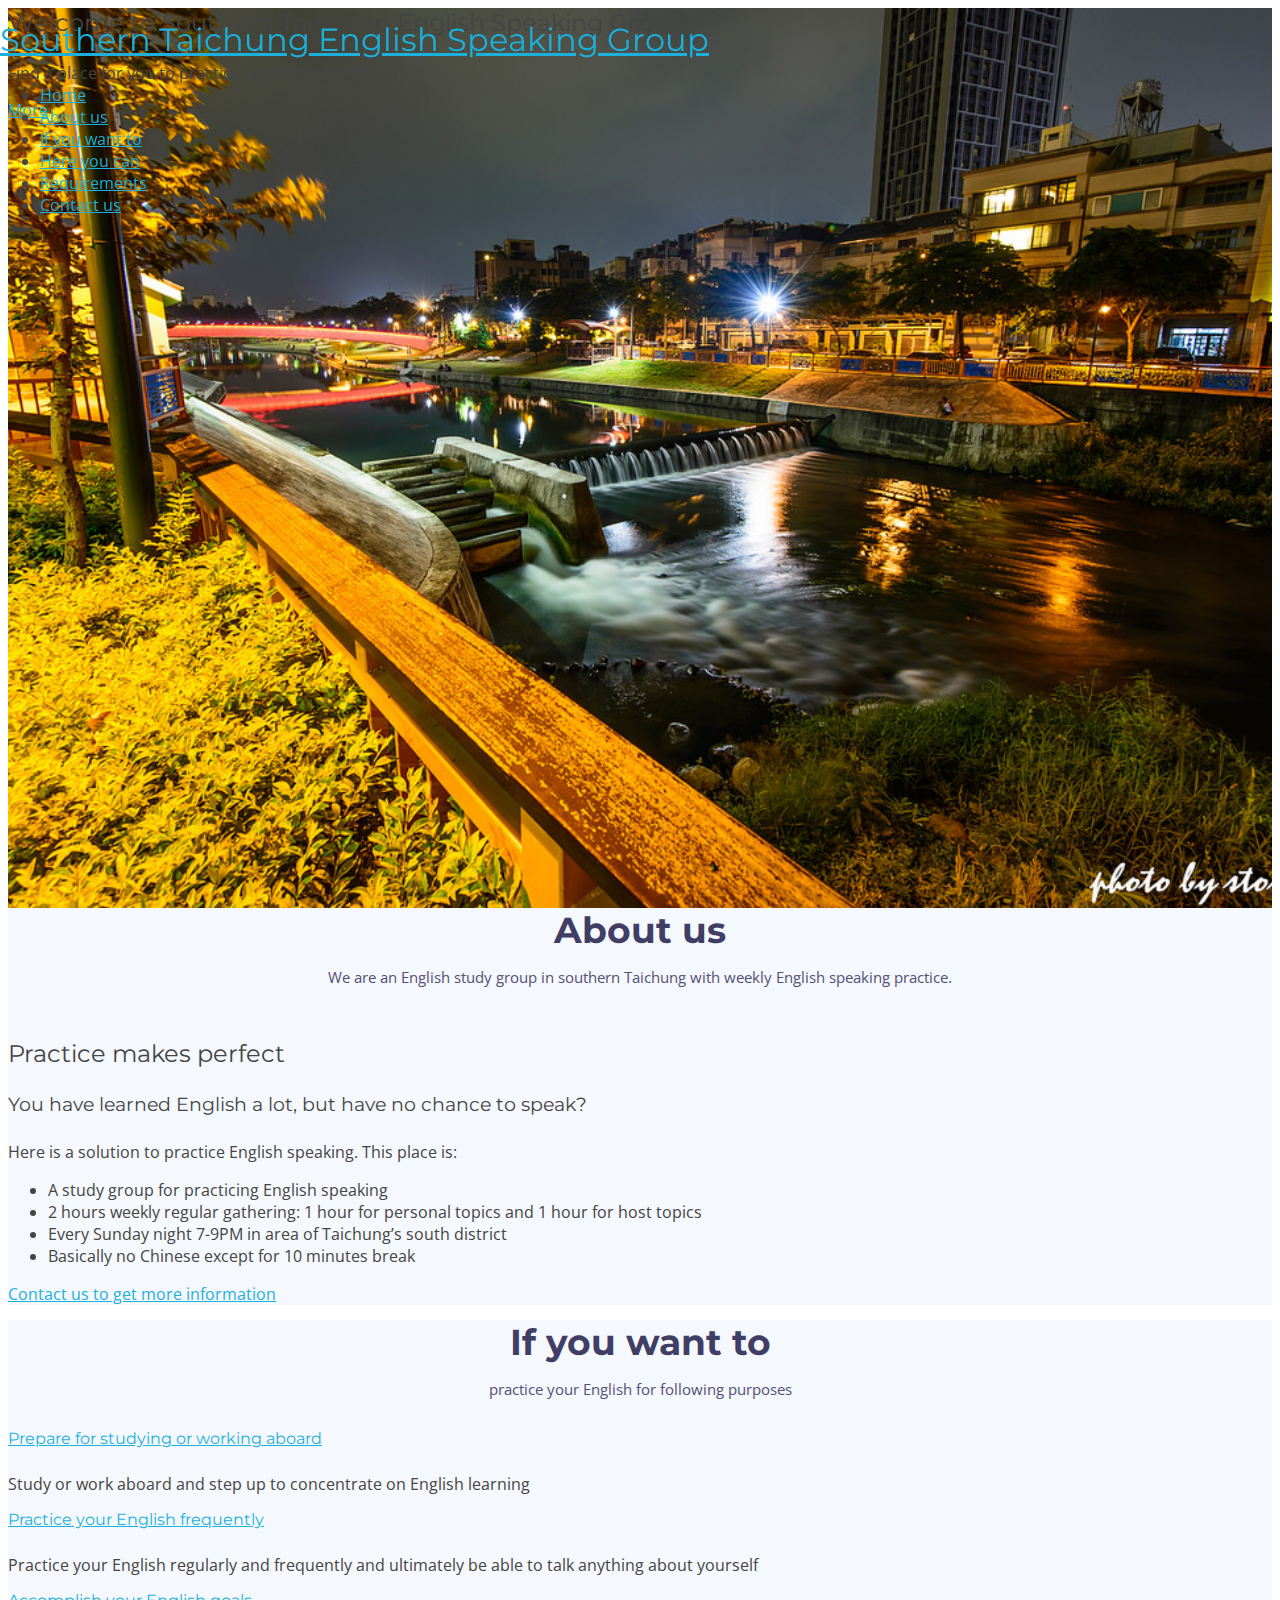
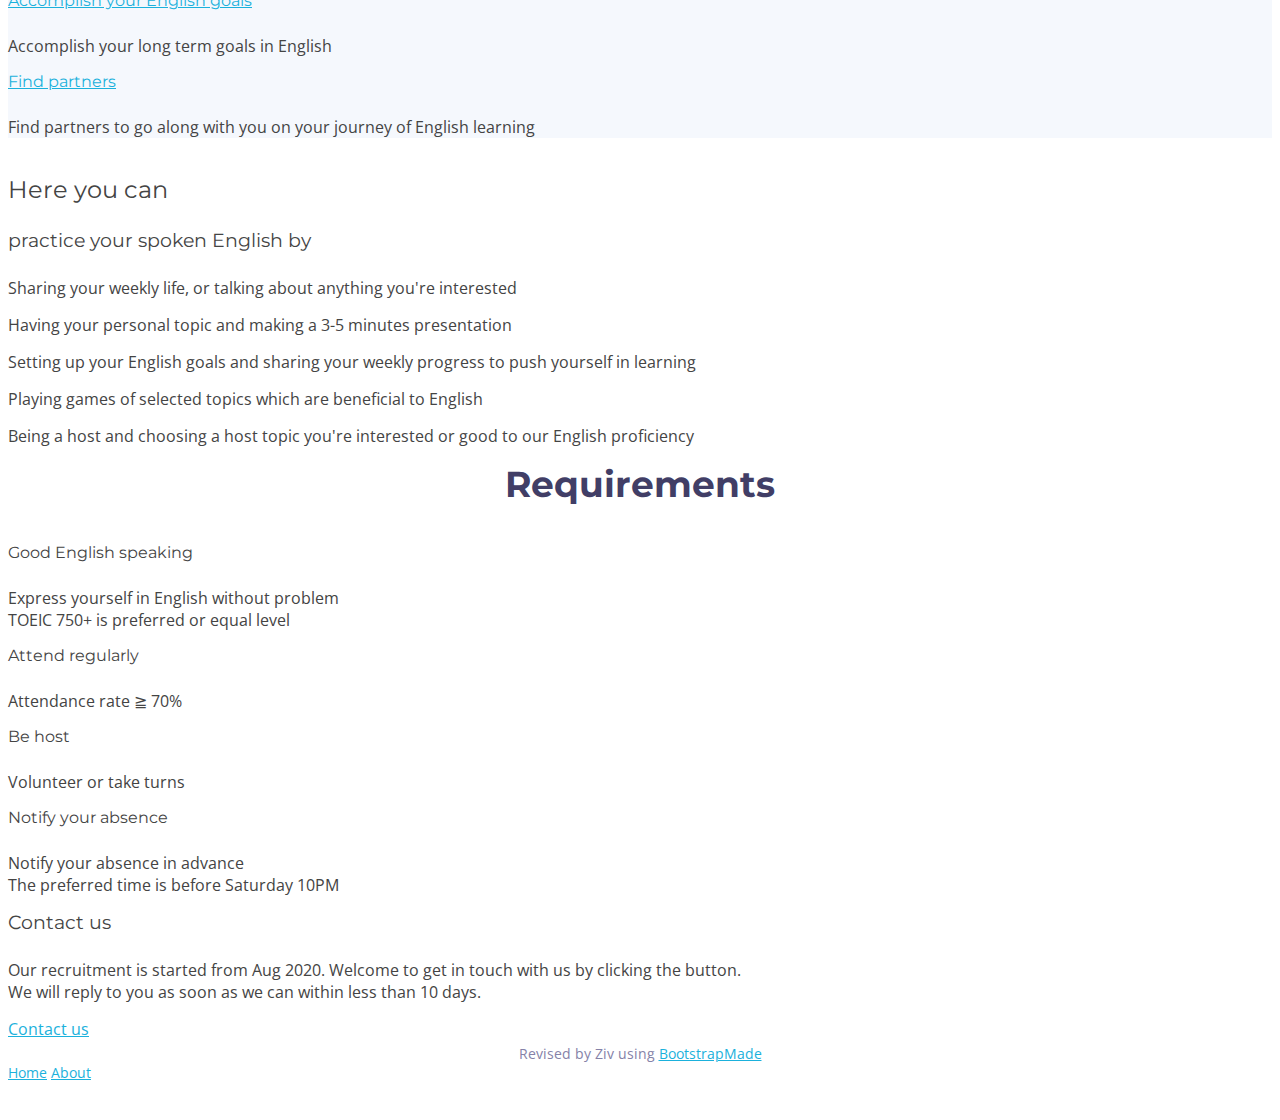
==== commit 818fe67e: "Add files via upload" ====
--- a/index.html
+++ b/index.html
@@ -2,7 +2,7 @@
 <html lang="en">
 <head>
   <meta charset="utf-8">
-  <title>STCESG Orientation</title>
+  <title>English Speaking Group</title>
   <meta content="width=device-width, initial-scale=1.0" name="viewport">
   <meta content="" name="keywords">
   <meta content="" name="description">
@@ -12,1391 +12,330 @@
   <link href="img/apple-touch-icon.png" rel="apple-touch-icon">
 
   <!-- Google Fonts -->
-  <link href="https://fonts.googleapis.com/css?family=Open+Sans:300,300i,400,400i,500,600,700,700i|Montserrat:300,400,500,600,700" rel="stylesheet">
+  <link href="https://fonts.googleapis.com/css?family=Montserrat:300,400,500,700|Open+Sans:300,300i,400,400i,700,700i" rel="stylesheet">
 
   <!-- Bootstrap CSS File -->
-  <link href="../lib/bootstrap/css/bootstrap.min.css" rel="stylesheet">
+  <link href="lib/bootstrap/css/bootstrap.min.css" rel="stylesheet">
 
   <!-- Libraries CSS Files -->
-  <link href="../lib/font-awesome/css/font-awesome.min.css" rel="stylesheet">
-  <link href="../lib/animate/animate.min.css" rel="stylesheet">
-  <link href="../lib/ionicons/css/ionicons.min.css" rel="stylesheet">
-  <link href="lib/owlcarousel/assets/owl.carousel.min.css" rel="stylesheet">
-  <link href="lib/lightbox/css/lightbox.min.css" rel="stylesheet">
+  <link href="lib/animate/animate.min.css" rel="stylesheet">
+  <link href="lib/font-awesome/css/font-awesome.min.css" rel="stylesheet">
+  <link href="lib/ionicons/css/ionicons.min.css" rel="stylesheet">
+  <link href="lib/magnific-popup/magnific-popup.css" rel="stylesheet">
 
   <!-- Main Stylesheet File -->
   <link href="css/style.css" rel="stylesheet">
 
   <!-- =======================================================
-    Theme Name: Rapid
-    Theme URL: https://bootstrapmade.com/rapid-multipurpose-bootstrap-business-template/
+    Theme Name: Avilon
+    Theme URL: https://bootstrapmade.com/avilon-bootstrap-landing-page-template/
     Author: BootstrapMade.com
     License: https://bootstrapmade.com/license/
   ======================================================= -->
-
 </head>
 
 <body>
+
   <!--==========================
-  Header
+    Header
   ============================-->
   <header id="header">
-
-    <!-- <div id="topbar">
-      <div class="container">
-        <div class="social-links">
-          <a href="#" class="twitter"><i class="fa fa-twitter"></i></a>
-          <a href="#" class="facebook"><i class="fa fa-facebook"></i></a>
-          <a href="#" class="linkedin"><i class="fa fa-linkedin"></i></a>
-          <a href="#" class="instagram"><i class="fa fa-instagram"></i></a>
-        </div>
-      </div>
-    </div> -->
-
     <div class="container">
 
-      <div class="logo float-left">
+      <div id="logo" class="pull-left">
+        <h1><a href="#intro" class="scrollto">Southern Taichung English Speaking Group</a></h1>
         <!-- Uncomment below if you prefer to use an image logo -->
-        <h1 class="text-light"><a href="#intro" class="scrollto"><span>Orientation</span></a></h1>
-        <!-- <a href="#header" class="scrollto"><img src="img/logo.png" alt="" class="img-fluid"></a> -->
-      </div>
-
-      <nav class="main-nav float-right d-none d-lg-block">
-        <ul>
-          <li class="active"><a href="#intro">Home</a></li>
-          <li><a href="#secReq">Requirements</a></li>
-          <li><a href="#secGathering">Gathering</a></li>
-          <li><a href="#secSection">Sections</a></li>
-          <li><a href="#secHost">Host</a></li>
-          <li><a href="#secSpecial">Special</a></li>
-          <li><a href="#secRecruit">Recruit</a></li>
-          <li class="drop-down"><a href="#secMore">More</a>
-            <ul>
-              <li><a href="#divAttend">Attend sheet</a></li>
-              <li><a href="#divTasks">Background tasks</a></li>
-              <li><a href="#divChange">Make a change</a></li>              
-              <!-- <li class="drop-down"><a href="#">Drop Down 2</a>
-                <ul>
-                  <li><a href="#">Deep Drop Down 1</a></li>
-                  <li><a href="#">Deep Drop Down 2</a></li>
-                  <li><a href="#">Deep Drop Down 3</a></li>
-                  <li><a href="#">Deep Drop Down 4</a></li>
-                  <li><a href="#">Deep Drop Down 5</a></li>
-                </ul>
-              </li>
-              
-              <li><a href="#">Drop Down 4</a></li>
-              <li><a href="#">Drop Down 5</a></li> -->
-            </ul>
-          </li>
-          <li><a href="#faq">FAQ</a></li>
-          <li><a href="#secAck">Confirm</a></li>          
+        <!-- <a href="#intro"><img src="img/logo.png" alt="" title=""></a> -->
+      </div>
+
+      <nav id="nav-menu-container">
+        <ul class="nav-menu">
+          <li class="menu-active"><a href="#intro">Home</a></li>
+          <li><a href="#about">About us</a></li>      
+          <li><a href="#more-features">If you want to</a></li>
+          <li><a href="#advanced-features">Here you can</a></li>
+          <li><a href="#features">Requirements</a></li>          
+          <li><a href="#call-to-action">Contact us</a></li>
         </ul>
-      </nav><!-- .main-nav -->
-      
+      </nav><!-- #nav-menu-container -->
     </div>
   </header><!-- #header -->
 
   <!--==========================
     Intro Section
   ============================-->
-  <section id="intro" class="clearfix">
-    <div class="container d-flex h-100">
-      <div class="row justify-content-center align-self-center">
-        <div class="col-md-6 intro-info order-md-first order-last">          
-          <h2><span>Orientation</span><br>Southern Taichung English Speaking Group</h2>
-          <div style="display:inline-block; vertical-align:middle; padding-right:30px;">
-            <a href="#secReq" class="btn-get-started scrollto">Get Started</a>                        
-          </div>          
-          <div id="qrcode" style="display:inline-block; vertical-align:middle; width:100px; height:100px; margin-top:15px;" onclick= "($('.cssAudio').css('display') == 'none') ? $('.cssAudio').css('display', 'inline-block') : $('.cssAudio').css('display', 'none')"></div>
-          <!-- text-align:right; -->
-        </div>
-  
-        <div class="col-md-6 intro-img order-md-last order-first">
-          <img src="img/intro-img.svg" alt="" class="img-fluid">
-        </div>
-      </div>
-
+  <section id="intro">
+
+    <div class="intro-text">
+      <h2>Welcome to Southern Taichung English Speaking Group</h2>
+      <p>Find a place for you to practice English speaking</p>
+      <!-- <h2><br><br><br><br><br><br>Welcome to English Speaking Group<br></h2>
+      <p><br><br>Find a place for you to practice English speaking<br><br></p> -->
+      <a href="#about" class="btn-get-started scrollto">More</a>
     </div>
+
+    <!-- <div class="product-screens">
+
+      <div class="product-screen-1 wow fadeInUp" data-wow-delay="0.4s" data-wow-duration="0.6s">
+        <img src="img/product-screen-1.png" alt="">
+      </div>
+
+      <div class="product-screen-2 wow fadeInUp" data-wow-delay="0.2s" data-wow-duration="0.6s">
+        <img src="img/product-screen-2.png" alt="">
+      </div>
+
+      <div class="product-screen-3 wow fadeInUp" data-wow-duration="0.6s">
+        <img src="img/Kahoot.jpg" alt="">
+      </div> -->
+
+    </div>
+
   </section><!-- #intro -->
 
   <main id="main">
 
-
-    <!--==========================
-      Basic requirements Section
-    ============================-->
-    <section id="secReq" class="section-bg">
+    <!--==========================
+      About Us Section
+    ============================-->
+    <section id="about" class="section-bg">
+      <div class="container-fluid">
+        <div class="section-header">
+          <h3 class="section-title">About us</h3>
+          <span class="section-divider"></span>
+          <p class="section-description">
+            We are an English study group in southern Taichung with weekly English speaking practice.
+            <!-- <br>sunt in culpa qui officia deserunt mollit anim id est laborum -->
+          </p>
+        </div>
+
+        <div class="row">
+          <div class="col-lg-6 about-img wow fadeInLeft">
+            <img src="img/about-img.jpg" alt="">
+          </div>
+
+          <div class="col-lg-6 content wow fadeInRight">
+            <h2>Practice makes perfect</h2>
+            <h3>You have learned English a lot, but have no chance to speak?</h3>
+            <p>
+              Here is a solution to practice English speaking. This place is:
+            </p>
+
+            <ul>
+              <li><i class="ion-android-checkmark-circle"></i> A study group for practicing English speaking</li>
+              <li><i class="ion-android-checkmark-circle"></i> 2 hours weekly regular gathering: 1 hour for personal topics and 1 hour for host topics</li>              
+              <li><i class="ion-android-checkmark-circle"></i> Every Sunday night 7-9PM in area of Taichung’s south district</li>
+              <li><i class="ion-android-checkmark-circle"></i> Basically no Chinese except for 10 minutes break</li>              
+            </ul>
+
+            <p>
+              <a href="#call-to-action" class="btn-get-started scrollto">Contact us to get more information</a>
+            </p>
+          </div>
+        </div>
+
+      </div>
+    </section><!-- #about -->
+
+    <!--==========================
+      More Features Section
+    ============================-->
+    <section id="more-features" class="section-bg">
       <div class="container">
 
-        <header class="section-header">
-          <!-- <h3>Basic Requirements</h3>
-          <h4><audio style="width: 230px; height: 32px; display: inline-block; text-align: center;; vertical-align:middle" controls="Controls" controlsList='nodownload'><source src="./audio/voiceReq.mp3" />Audio is not supported by your browser!</audio></h4> -->
-          <h3 onclick= "($('#audioReq').css('display') == 'none') ? $('#audioReq').css('display', 'inline-block') : $('#audioReq').css('display', 'none')">Basic Requirements</h3>
-          <h4><audio id="audioReq" class="cssAudio" controls="Controls" controlsList='nodownload'><source src="./audio/voiceReq.mp3" />Audio is not supported by your browser!</audio></h4>          
-          <p>Everything here starts from our basic requirements.</p>
-        </header>
+        <div class="section-header">
+          <h3 class="section-title">If you want to</h3>
+          <span class="section-divider"></span>
+          <p class="section-description">practice your English for following purposes</p>
+        </div>
 
         <div class="row">
 
-          <div id="secReqHost" class="col-md-6 col-lg-6 wow bounceInUp" data-wow-duration="1.4s">
-            <div class="box">
-              <div class="icon" style="background: #eafde7;"><i class="ion-android-contact" style="color:#41cf2e;"></i></div>
-              <h4 class="title"><a href="">Be Host</a></h4>
-              <p class="description">By volunteer or by turns.</p>
-              <p class="description">Members can hold an official event instead of being a host.</p>
-            </div>
-          </div>
-
-          <div id="secReqReply" class="col-md-6 col-lg-6 wow bounceInUp" data-wow-delay="0.1s" data-wow-duration="1.4s">
-            <div class="box">
-              
-              <div class="icon" style="background: #fceef3;"><i class="ion-android-notifications" style="color: #ff689b;"></i></div>
-              <h4 class="title"><a href="">Read and reply to group announcement daily</a></h4>
-              <p class="description">Announcement: Attendance, being hosts, official events, etc.</p>
-              <p class="description">Daily: At least once a day. <a onclick="if (!$('#faqReplyDaily').hasClass('collapse show')) {$('#faqReplyDailyTitle').click()}" href="#faqReplyDailyTitle" class="div-btn-link-inner scrollto">Why</a></p>
-            </div>
-          </div>          
-
-          <div id="secReqAttend" class="col-md-6 col-lg-6 wow bounceInUp" data-wow-delay="0.1s" data-wow-duration="1.4s">
-            <div class="box">
-              <div class="icon" style="background: #fff0da;"><i class="ion-man" style="color: #e98e06;"></i></div>
-              <h4 class="title"><a href="">Attend regularly</a></h4>
-              <p class="description">Attendance rate ≧ 70%</p>
-              <!-- <p class="description">The regular members' line group will keep refreshing.</p> -->
-              <p class="description">The regular members' line group will keep refreshing. <a onclick="if (!$('#faqAbsentQuit').hasClass('collapse show')) {$('#faqAbsentQuitTitle').click()}" href="#faqAbsentQuitTitle" class="div-btn-link-inner scrollto">Why</a></p>
-              <p class="description">Members seldom to come need to say goodbye & quit the line group.</p>
-            </div>
-          </div>
-
-          <div id="secReqAbsence" class="col-md-6 col-lg-6 wow bounceInUp" data-wow-duration="1.4s">
-            <div class="box">
-              <div class="icon" style="background: #e6fdfc;"><i class="ion-android-textsms" style="color: #3fcdc7;"></i></div>              
-              <h4 class="title"><a href="">Notify your absence</a></h4>
-              <p class="description">Use Attendance vote in Line group to notify. <a onclick="if (!$('#faqNotifyAbsence').hasClass('collapse show')) {$('#faqNotifyAbsenceTitle').click()}" href="#faqNotifyAbsenceTitle" class="div-btn-link-inner scrollto">Why</a> <a onclick="if (!$('#faqAbsentLong').hasClass('collapse show')) {$('#faqAbsentLongTitle').click()}" href="#faqAbsentLongTitle" class="div-btn-link-inner scrollto">Long Absence</a></p>
-              <!-- <p class="description">Preferred time: Before Saturday 10PM. <a onclick="if (!$('#faqAbsentEmergent').hasClass('collapse show')) {$('#faqAbsentEmergentTitle').click()}" href="#faqAbsentEmergentTitle" class="div-btn-link-inner scrollto">More</a></p> -->
-              <p class="description">Notify your absence before Saturday 10PM.</p>
-              <p class="description">Our attendance is recorded on <a href="https://docs.google.com/spreadsheets/d/1Sn06lQVh1ewfK3UwRmFYdu2llEnk9MUJ29J8izzsYbg/edit#gid=211710257" target="_blank" class="div-btn-link-outer scrollto">Attend sheet</a> <a href="#divAttend" class="div-btn-link-inner scrollto">How</a></p>
-            </div>
-          </div>
-
-        </div>
-
-      </div>
-    </section>
-
-    <!--==========================
-      Why Us Section
-    ============================-->
-    <section id="secGathering" class="wow fadeIn">
-      <div class="container-fluid">
-        
-        <header class="section-header">
-          <!-- <h3>Gathering</h3>
-          <h4><audio style="width: 230px; height: 32px; display: inline-block; text-align: center;; vertical-align:middle" controls="Controls" controlsList='nodownload'><source src="./audio/voiceGathering.mp3" />Audio is not supported by your browser!</audio></h4> -->
-          <h3 onclick= "($('#audioGathering').css('display') == 'none') ? $('#audioGathering').css('display', 'inline-block') : $('#audioGathering').css('display', 'none')">Gathering</h3>
-          <h4><audio id="audioGathering" class="cssAudio" controls="Controls" controlsList='nodownload'><source src="./audio/voiceGathering.mp3" />Audio is not supported by your browser!</audio></h4>          
-          <p>Same time, same place, week after week.</p>
-        </header>
+          <div class="col-lg-6">
+            <div class="box wow fadeInLeft">
+              <div class="icon"><i class="ion-ios-analytics-outline"></i></div>
+              <h4 class="title"><a href="">Prepare for studying or working aboard</a></h4>
+              <p class="description">Study or work aboard and step up to concentrate on English learning</p>
+            </div>
+          </div>
+
+          <div class="col-lg-6">
+            <div class="box wow fadeInRight">
+              <div class="icon"><i class="ion-ios-stopwatch-outline"></i></div>
+              <h4 class="title"><a href="">Practice your English frequently</a></h4>
+              <p class="description">Practice your English regularly and frequently and ultimately be able to talk anything about yourself</p>
+            </div>
+          </div>
+
+          <div class="col-lg-6">
+            <div class="box wow fadeInLeft">
+              <div class="icon"><i class="ion-ios-heart-outline"></i></div>
+              <h4 class="title"><a href="">Accomplish your English goals</a></h4>
+              <p class="description">Accomplish your long term goals in English</p>
+            </div>
+          </div>
+
+          <div class="col-lg-6">
+            <div class="box wow fadeInRight">
+              <div class="icon"><i class="ion-ios-bookmarks-outline"></i></div>
+              <h4 class="title"><a href="">Find partners</a></h4>
+              <p class="description">Find partners to go along with you on your journey of English learning</p>
+            </div>
+          </div>
+
+        </div>
+      </div>
+    </section><!-- #more-features -->
+
+    <!--==========================
+      Product Advanced Featuress Section
+    ============================-->
+    <section id="advanced-features">
+
+      <div class="features-row">
+        <div class="container">
+          <div class="row">
+            <div class="col-12">
+              <img class="advanced-feature-img-left" src="img/advanced-feature-2.jpg" alt="">
+              <div class="wow fadeInRight">
+                <h2>Here you can</h2><h3> practice your spoken English by</h3>
+                <i class="ion-android-checkmark-circle" class="wow fadeInRight" data-wow-duration="0.5s"></i>
+                <p class="wow fadeInRight" data-wow-duration="0.5s">Sharing your weekly life, or talking about anything you're interested<BR></p>
+                <i class="ion-android-checkmark-circle" data-wow-delay="0.2s" data-wow-duration="0.5s"></i>
+                <p class="wow fadeInRight" data-wow-delay="0.2s" data-wow-duration="0.5s">Having your personal topic and making a 3-5 minutes presentation<BR></p>
+                <i class="ion-android-checkmark-circle" data-wow-delay="0.4" data-wow-duration="0.5s"></i>
+                <p class="wow fadeInRight" data-wow-delay="0.3s" data-wow-duration="0.5s">Setting up your English goals and sharing your weekly progress to push yourself in learning<BR></p>
+                <i class="ion-android-checkmark-circle" data-wow-delay="0.5" data-wow-duration="0.5s"></i>
+                <p class="wow fadeInRight" data-wow-delay="0.2s" data-wow-duration="0.5s">Playing games of selected topics which are beneficial to English<BR></p>
+                <i class="ion-android-checkmark-circle" data-wow-delay="0.1" data-wow-duration="0.5s"></i>
+                <p class="wow fadeInRight" data-wow-delay="0.5s" data-wow-duration="0.5s">Being a host and choosing a host topic you're interested or good to our English proficiency<BR></p>                    
+                </div>
+            </div>
+          </div>
+        </div>
+      </div>
+    </section><!-- #advanced-features -->
+
+    <!--==========================
+      Product Featuress Section
+    ============================-->
+    <section id="features">
+      <div class="container">
 
         <div class="row">
 
-          <div class="col-lg-6">
-            <div class="secGathering-img">
-              <img src="img/why-us.jpg" alt="" class="img-fluid">
-            </div>
-          </div>
-
-          <div class="col-lg-6">
-            <div class="secGathering-content">
-              <p></p>
-              <div class="features wow bounceInUp clearfix">
-                <i class="fa fa-object-group" style="color: #ffb774;"></i>
-                <h4>Place</h4>
-                <p>South District, Taichung City.</p>
-              </div>              
-
-              <div class="features wow bounceInUp clearfix">
-                <i class="fa fa-clock-o" style="color: #3FCDC7;"></i>
-                <h4>Time</h4>
-                <p>Every Sunday night 7-9PM.</p>
+          <div class="col-lg-8 offset-lg-4">
+            <div class="section-header wow fadeIn" data-wow-duration="1s">
+              <h3 class="section-title">Requirements</h3>
+              <span class="section-divider"></span>
+            </div>
+          </div>
+
+          <div class="col-lg-4 col-md-5 features-img">
+            <img src="img/Requirement.jpg" alt="" class="wow fadeInLeft">
+          </div>
+
+          <div class="col-lg-8 col-md-7 ">
+
+            <div class="row">
+
+              <div class="col-lg-6 col-md-6 box wow fadeInRight">
+                <div class="icon"><i class="ion-social-buffer-outline"></i></div>
+                <h4 class="title">Good English speaking</h4>
+                <p class="description">Express yourself in English without problem <br>TOEIC 750+ is preferred or equal level</p>
               </div>
-              
-              <div class="features wow bounceInUp clearfix">
-                <i class="fa fa-calendar-times-o" style="color: #589af1;"></i>
-                <h4>In case of cancellation</h4>
-                <p>Equal or less than 4 attendees (normally on holidays or long weekends).<br>For safety's sake like typhoon or extremely heavy rain.</p>
-                <!-- <p>Safety reasons like typhoon or extremely heavy rain.</p> -->
+              <div class="col-lg-6 col-md-6 box wow fadeInRight" data-wow-delay="0.1s">
+                <div class="icon"><i class="ion-ios-speedometer-outline"></i></div>
+                <h4 class="title">Attend regularly</h4>
+                <p class="description">Attendance rate ≧ 70%</p>
               </div>
-              
-            </div>
-
-          </div>
-
-        </div>
-
-      </div>
-
-      <!-- <div class="container">
-        <div class="row counters">
-
-          <div class="col-lg-3 col-6 text-center">
-            <span data-toggle="counter-up">274</span>
-            <p>Clients</p>
-          </div>
-
-          <div class="col-lg-3 col-6 text-center">
-            <span data-toggle="counter-up">421</span>
-            <p>Projects</p>
-          </div>
-
-          <div class="col-lg-3 col-6 text-center">
-            <span data-toggle="counter-up">1,364</span>
-            <p>Hours Of Support</p>
-          </div>
-
-          <div class="col-lg-3 col-6 text-center">
-            <span data-toggle="counter-up">18</span>
-            <p>Hard Workers</p>
-          </div>
-  
-        </div>
-
-      </div> -->
-    </section>
-
-    <!--==========================
-      Sections Section
-    ============================-->
-    <section id="secSection" class="section-bg">
-      <div class="container">
-
-        <header class="section-header">
-          <!-- <h3>Sections</h3>
-          <h4><audio style="width: 230px; height: 32px; display: inline-block; text-align: center;; vertical-align:middle" controls="Controls" controlsList='nodownload'><source src="./audio/voiceSection.mp3" />Audio is not supported by your browser!</audio></h4> -->
-          <h3 onclick= "($('#audioSection').css('display') == 'none') ? $('#audioSection').css('display', 'inline-block') : $('#audioSection').css('display', 'none')">Sections</h3>
-          <h4><audio id="audioSection" class="cssAudio" controls="Controls" controlsList='nodownload'><source src="./audio/voiceSection.mp3" />Audio is not supported by your browser!</audio></h4>
-          <p>There are 2 regular sections and 1 optional section at our gathering.</p>
-        </header>
-
-        <div class="row">
-
-          <div class="col-md-6 col-lg-4 wow bounceInUp" data-wow-duration="1.4s">
-            <div class="box">
-              <div class="icon" style="background: #fceef3;"><i class="ion-ios-chatboxes-outline" style="color: #ff689b;"></i></div>
-              <h4 class="title"><a href="">1st hour: Personal topics</a></h4>
-              <h3 class="title"></a>40-60min</a></h3>
-              <p class="description">Your weekly life: Anything special.</p>
-              <p class="description">Your special topic: Presentation, news...</p>
-            </div>
-          </div>
-
-          <div class="col-md-6 col-lg-4 wow bounceInUp" data-wow-delay="0.1s" data-wow-duration="1.4s">
-            <div class="box">
-              <div class="icon" style="background: #e6fdfc;"><i class="ion-ios-list-outline" style="color: #3fcdc7;"></i></div>
-              <h4 class="title"><a href="">2nd hour: Host topic</a></h4>
-              <h3 class="title"></a>40-60min</a></h3>
-              <p class="description">Topics brought by assigned hosts.</p>
-              <br>
-              <div>
-                <a href="#secHost" class="btn-link-inner scrollto">About being a host</a>
-              </div>              
-            </div>
-          </div>
-
-          <div class="col-md-6 col-lg-4 wow bounceInUp" data-wow-duration="1.4s">
-            <div class="box">
-              <div class="icon" style="background: #fff0da;"><i class="ion-ios-lightbulb-outline" style="color: #e98e06;"></i></div>
-              <h4 class="title"><a href="">Optional: Special section</a></h4>
-              <h3 class="title"></a>0-20min</a></h3>
-              <p class="description">Special topics, articles, or activities.</p>
-              <br>
-              <div>
-                <a href="#secSpecial" class="btn-link-inner scrollto">About Special section</a>
-              </div>              
-            </div>
-          </div>
-        </div>
-
-      </div>
-    </section>
-
-
-    <!--==========================
-      Join Section
-    ============================-->
-    <section id="secJoin" class="wow fadeInUp">
+              <div class="col-lg-6 col-md-6 box wow fadeInRight data-wow-delay="0.2s">
+                <div class="icon"><i class="ion-ios-flask-outline"></i></div>
+                <h4 class="title">Be host</h4>
+                <p class="description">Volunteer or take turns</p>
+              </div>
+              <div class="col-lg-6 col-md-6 box wow fadeInRight" data-wow-delay="0.3s">
+                <div class="icon"><i class="ion-ios-analytics-outline"></i></div>
+                <h4 class="title">Notify your absence</h4>
+                <p class="description">Notify your absence in advance <br>The preferred time is before Saturday 10PM</p>
+              </div>
+            </div>
+
+          </div>
+
+        </div>
+
+      </div>
+
+    </section><!-- #features -->
+
+    <!--==========================
+      Call To Action Section
+    ============================-->
+    <section id="call-to-action">
       <div class="container">
         <div class="row">
           <div class="col-lg-9 text-center text-lg-left">
-            <!-- <h3 class="cta-title">Finish of Introduction <audio style="width: 230px; height: 32px; display: inline-block; text-align: center;; vertical-align:middle" controls="Controls" controlsList='nodownload'><source src="./audio/voiceJoin.mp3" />Audio is not supported by your browser!</audio></h3> -->
-            <h3 class="cta-title" onclick= "($('#audioJoin').css('display') == 'none') ? $('#audioJoin').css('display', 'inline-block') : $('#audioJoin').css('display', 'none')" >Finish of Introduction<audio id='audioJoin' class='cssAudio' controls="Controls" controlsList='nodownload'><source src="./audio/voiceJoin.mp3" />Audio is not supported by your browser!</audio></h3>
-            <p class="cta-text">
-              Above is the Introduction before new members' join, specifically to our Basic Requirements<br>
-              Below is our Basic Orientation to let new members know how to be a Host and what to do for Recruitment.
-          </div>
-
+            <h3 class="cta-title">Contact us</h3>
+            <p class="cta-text">Our recruitment is started from Aug 2020. Welcome to get in touch with us by clicking the button.<br>
+              We will reply to you as soon as we can within less than 10 days.</p>
+          </div>
           <div class="col-lg-3 cta-btn-container text-center">
-            <a class="cta-btn align-middle scrollto" href="#secHost">Orientation</a>
-          </div>
-        </div>
-
-      </div>
-    </section>   
-
-    <!--==========================
-      About Us Section
-    ============================-->
-    <section id="secHost">
-
-      <div class="container">
-        <div class="row">
-
-          <div class="col-lg-5 col-md-6">
-            <div class="secHost-img">
-              <img src="img/host.jpg" alt="">
-            </div>
-          </div>
-
-          <div class="col-lg-7 col-md-6">
-            <div class="secHost-content">
-              <!-- <h2>About being a host <audio style="width: 230px; height: 32px; display: inline-block; vertical-align:middle" controls="Controls" controlsList='nodownload'><source src="./audio/voiceHost.mp3" />Audio is not supported by your browser!</audio></h2>               -->
-              <h2><p style = 'display: inline' onclick= "($('#audioHost').css('display') == 'none') ? $('#audioHost').css('display', 'inline-block') : $('#audioHost').css('display', 'none')" >About being a host</p><audio id='audioHost' class='cssAudio' controls="Controls" controlsList='nodownload'><source src="./audio/voiceHost.mp3" />Audio is not supported by your browser!</audio></h2>
-              <!-- <h2><p style = 'display: inline' onclick= "($('#audioHost').css('display') == 'none') ? $('#audioHost').css({'display':'inline-block', 'transition':'5s'}) : $('#audioHost').css({'display':'none', 'transition':'5s'})" >About being a host </p><audio id="audioHost" class='cssAudio' controls="Controls" controlsList='nodownload'><source src="./audio/voiceHost.mp3" />Audio is not supported by your browser!</audio></h2> -->
-              <!-- <h3>Odio sed id eos et laboriosam consequatur eos earum soluta.</h3> -->
-              <!-- <p>Lorem ipsum dolor sit amet, consectetur adipiscing elit, sed do eiusmod tempor incididunt ut labore et dolore magna aliqua.</p> -->
-              <ul class="fa-ul">                                              
-                <li><span class="fa-li"><i class="fa fa-angle-right"></i></span> Weekly topics contain a host topic, and optional picked special section topics.</li>
-                <li><span class="fa-li"><i class="fa fa-angle-right"></i></span> Generally a host topic contains 1 main topic with 3 questions.</li>
-                <li><span class="fa-li"><i class="fa fa-angle-right"></i></span> Special section can be on the 1st or 2nd hour, independent or combined.</li>
-                <li><span class="fa-li"><i class="fa fa-angle-right"></i></span> Arrange and put the schedule in the end of the weekly topics.</li>                
-                <li><span class="fa-li"><i class="fa fa-angle-right"></i></span> Post weekly topics on the Note of line group.</li>
-              </ul>
-              <h3>Preferred:</h3>
-              <ul class="fa-ul">
-                <li><span class="fa-li"><i class="fa fa-caret-right"></i></span> Post weekly topics before Saturday night.</li>
-                <li><span class="fa-li"><i class="fa fa-caret-right"></i></span> Try to explain special terms/nouns in short for some busy members. <a onclick="if (!$('#faqHostArticle').hasClass('collapse show')) {$('#faqHostArticleTitle').click()}" href="#faqHostArticleTitle" class="btn-link-inner scrollto">Why</a></li>
-                <li><span class="fa-li"><i class="fa fa-caret-right"></i></span> Prevent Yes/No only questions: Also ask why/why not to prevent short answers.</li>
-                <li><span class="fa-li"><i class="fa fa-caret-right"></i></span> Prevent issues causing uncomfortable feelings. <a onclick="if (!$('#faqHostFeeling').hasClass('collapse show')) {$('#faqHostFeelingTitle').click()}" href="#faqHostFeelingTitle" class="btn-link-inner scrollto">Why</a></li>
-                <li><span class="fa-li"><i class="fa fa-caret-right"></i></span> Try to stay neutral to controversial, arguable, or sensitive issues. <a onclick="if (!$('#faqHostTopic').hasClass('collapse show')) {$('#faqHostTopicTitle').click()}" href="#faqHostTopicTitle" class="btn-link-inner scrollto">More</a></li>
-              </ul>              
-            </div>
-          </div>
-        </div>
-      </div>
-
-    </section>
-    
-    <!--==========================
-      Features Section
-    ============================-->
-    <section id="secSpecial">
-      <div class="container">
-        <div id="divSpecial" class="row feature-item">
-        <!-- <div class="row feature-item mt-5 pt-5"> -->
-          <!-- <div class="col-lg-6 wow fadeInUp pt-5 pt-lg-0"> -->
-          <div class="col-lg-6 wow fadeInUp order-1 order-lg-2">
-            <!-- <img src="img/features-1.svg" class="img-fluid" alt=""> -->
-            <img src="img/special.jpg" class="img-fluid" alt="">
-          </div>
-
-          <div class="col-lg-6 wow fadeInUp pt-4 pt-lg-0 order-2 order-lg-1">
-            <!-- <h2>Special section</h2> -->
-            <!-- <h2>Special section <audio style="width: 230px; height: 32px; display: inline-block; vertical-align:middle" controls="Controls" controlsList='nodownload'><source src="./audio/voiceSpecial.mp3" />Audio is not supported by your browser!</audio></h2> -->
-            <h2><p style = 'display: inline' onclick= "($('#audioSpecial').css('display') == 'none') ? $('#audioSpecial').css('display', 'inline-block') : $('#audioSpecial').css('display', 'none')" >Special section</p><audio id='audioSpecial' class='cssAudio' controls="Controls" controlsList='nodownload'><source src="./audio/voiceSpecial.mp3" />Audio is not supported by your browser!</audio></h2>          
-            <p> Special section is a small section prepared by the weekly host for about 10-20 minutes, for special activities including sharing news/articles, playing games, having discussions, etc. Host can either prepare by himself/herself, or by cooperating with other members.<br>                
-            </p>
-            <!-- <ul> 
-              <li><i class="ion-android-checkmark-circle"></i>Proposer: any member</li>
-              <li><i class="ion-android-checkmark-circle"></i>Process:</li>
-            </ul>               -->
-            <ul class="fa-ul">                
-              <li><span class="fa-li"><i class="fa fa-angle-right"></i></span> If you are not the weekly host and you have some ideas for special section, please contact with the weekly host.</li>
-              <li><span class="fa-li"><i class="fa fa-angle-right"></i></span> If you are the weekly host, there is no need to worry about not having a special section. If there is no special section, it just means nothing special.</li>
-            </ul>
-            <!-- <p>
-             Delectus alias ut incidunt delectus nam placeat in consequatur. Sed cupiditate quia ea quis. Voluptas nemo qui aut distinctio. Cumque fugit earum est quam officiis numquam. Ducimus corporis autem at blanditiis beatae incidunt sunt. 
-            </p>
-            <p>
-              Voluptas saepe natus quidem blanditiis. Non sunt impedit voluptas mollitia beatae. Qui esse molestias. Laudantium libero nisi vitae debitis. Dolorem cupiditate est perferendis iusto.
-            </p>
-            <p>
-              Eum quia in. Magni quas ipsum a. Quis ex voluptatem inventore sint quia modi. Numquam est aut fuga mollitia exercitationem nam accusantium provident quia.
-            </p> -->
-          </div>
-          
-        </div>          
-      </div>
-    </section>
-
-
-    <!--==========================
-      Recruit Section
-    ============================-->
-
-    <section id="secRecruit">
-      <div class="container">
-        <!-- <div class="row feature-item"> -->
-        <div  id="divRecruit" class="row feature-item mt-5 pt-5">
-          <!-- <div class="col-lg-6 wow fadeInUp pt-5 pt-lg-0"> -->
-          <div class="col-lg-6 wow fadeInUp">
-            <!-- <img src="img/features-1.svg" class="img-fluid" alt=""> -->
-            <img src="img/recruit.jpg" class="img-fluid" alt="">
-          </div>
-
-          <div class="col-lg-6 wow fadeInUp pt-5 pt-lg-0">
-            <!-- <h2>Recruitment <audio style="width: 230px; height: 32px; display: inline-block; vertical-align:middle" controls="Controls" controlsList='nodownload'><source src="./audio/voiceRecruit.mp3" />Audio is not supported by your browser!</audio></h2> -->
-            <h2><p style = 'display: inline' onclick= "($('#audioRecruit').css('display') == 'none') ? $('#audioRecruit').css('display', 'inline-block') : $('#audioRecruit').css('display', 'none')" >Recruitment</p><audio id='audioRecruit' class='cssAudio' controls="Controls" controlsList='nodownload'><source src="./audio/voiceRecruit.mp3" />Audio is not supported by your browser!</audio></h2>
-            <p>
-              Every member who has been a host can be a voter for recruitment.<br>
-              Voters should consider if the applicant is good to here while voting.
-            </p>
-            <p>
-              <ul class="fa-ul">                
-                <li><span class="fa-li"><i class="fa fa-angle-right"></i></span> Recruiters should check the recruitment Google Form every week.</li>
-                <li><span class="fa-li"><i class="fa fa-angle-right"></i></span> If there's any applicant, recruiters will call for a vote with a deadline.</li>
-                <!-- <li><span class="fa-li"><i class="fa fa-angle-right"></i></span> Vote with marks: [○] <b>Approval</b> / [x] <b>Disapproval</b> / [-] <b>No opinion</b>.</li> -->
-                <!-- <li><span class="fa-li"><i class="fa fa-angle-right"></i></span> The decision will be calculated automatically if ≧ 3 voters voted.</li> -->
-                <!-- <li><span class="fa-li"><i class="fa fa-angle-right"></i></span> After the deadline, the decision will be made if no further opinion.</li> -->
-                <li><span class="fa-li"><i class="fa fa-angle-right"></i></span> Vote by selecting <b>Approval (+) </b> or <b>Disapproval (-) </b> to applicants.</li>
-                <li><span class="fa-li"><i class="fa fa-angle-right"></i></span> If selected nothing or both to an applicant, it means no opinion.</li>
-                <li><span class="fa-li"><i class="fa fa-angle-right"></i></span> After the deadline, recruiters will check and announce the result.</li>                    
-                <!-- <li><span class="fa-li"><i class="fa fa-angle-right"></i></span> If no further opinion, applicant whose [+] > [-] will be invited.</li> -->
-                <li><span class="fa-li"><i class="fa fa-angle-right"></i></span> The decision will be made if there's no further opinion.</li>
-              </ul>
-            </p> 
-            <p>
-              If the result is approval, recruiters will invite the applicant to attend and be our guest. Here are some routine procedures:
-            </p>
-            <p>
-              <ul class="fa-ul">                
-                <li><span class="fa-li"><i class="fa fa-caret-right"></i></span> Do self-introduction. Members can do a simple self-introduction.</li>
-                <li><span class="fa-li"><i class="fa fa-caret-right"></i></span> Introduce our <a href="#secReq" class="btn-link-inner scrollto">Basic requirements</a> / <a href="#secGathering" class="btn-link-inner scrollto">Gathering</a> / <a href="#secSection" class="btn-link-inner scrollto">Sections</a>.</li>
-                <li><span class="fa-li"><i class="fa fa-caret-right"></i></span> Let our guest think and decide whether to join or not. <a onclick="if (!$('#faqRecruitPush').hasClass('collapse show')) {$('#faqRecruitPushTitle').click()}" href="#faqRecruitPushTitle" class="btn-link-inner scrollto">More</a></li>
-                <li><span class="fa-li"><i class="fa fa-caret-right"></i></span> The guest can attend more times to have a clear mind to join.</li>
-              </ul>
-            </p> 
-            <!-- <p>
-              From a long term point of view, instead of having lots of members joined, it's more important after several weeks how many members still stay with us and attend regularly. Therefore we don't need to persuade or push guests to join. Instead, make our requirements clear, and let guests think thoroughly and decide by themselves.
-            </p>               -->
-          </div>            
-        </div>      
-      </div>
-    </section>
-
-
-    <!--==========================
-      Realization Section
-    ============================-->
-    <section id="secAck" class="wow fadeInUp">
-      <div class="container">
-        <div class="row">
-          <div class="col-lg-9 text-center text-lg-left">
-            <!-- <h3 class="cta-title">Finish of Orientation <audio style="width: 230px; height: 32px; display: inline-block; text-align: center;; vertical-align:middle" controls="Controls" controlsList='nodownload'><source src="./audio/voiceAck.mp3" />Audio is not supported by your browser!</audio></h3> -->
-            <h3 class="cta-title" onclick= "($('#audioAck').css('display') == 'none') ? $('#audioAck').css('display', 'inline-block') : $('#audioAck').css('display', 'none')" >Finish of Basic Orientation<audio id='audioAck' class='cssAudio' controls="Controls" controlsList='nodownload'><source src="./audio/voiceAck.mp3" />Audio is not supported by your browser!</audio></h3>
-            <p class="cta-text"> 
-              Above is our Basic Orientation. Please click the Confirm button, to let us know <a href="https://docs.google.com/spreadsheets/d/1nC1CXjtlOJ7WzDzJLufgSFKmFQcMm2sNO_5mKME2O_c/edit?usp=sharing" target="_blank" class="btn-link-outer scrollto">Your opinions</a>.<br>
-              To know more about here, you can keep going down to do our <a href="#secMore" class="div-btn-link-inner scrollto">Detailed Orientation</a>.
-          </div>
-          <div class="col-lg-3 cta-btn-container text-center">
-            <a class="cta-btn align-middle" target="_blank" href="https://docs.google.com/forms/d/e/1FAIpQLSc3fEaoZvszWSU7VrqcfIK7zXPOn0kdSIbRTdKCUlKDC7aHJA/viewform?usp=pp_url">Confirm</a>
-          </div>
-        </div>
-
-      </div>
-    </section>
-
-
-    <!--==========================
-      More Section
-    ============================-->
-
-    <section id="secMore">
-        <div class="container">
-
-          <!-- <div class="row feature-item"> -->
-          <div id="divAttend" class="row feature-item mt-5 pt-5">
-            <div class="col-lg-6 wow fadeInUp">
-              <!-- <img src="img/features-2.svg" class="img-fluid" alt=""> -->
-              <img src="img/Attend.gif" class="img-fluid" alt="">
-            </div>
-            <div class="col-lg-6 wow fadeInUp pt-5 pt-lg-0">
-              <h2>Attend sheet</h2>
-              <p>
-                <a href="https://docs.google.com/spreadsheets/d/1Sn06lQVh1ewfK3UwRmFYdu2llEnk9MUJ29J8izzsYbg/edit#gid=211710257" target="_blank" class="btn-link-outer scrollto">Attend sheet</a> is used to record our attendance.                
-                The most important thing of Attend sheet is to be honest to it. It can:
-              </p>
-              <p>
-                <ul class="fa-ul">                
-                  <!-- <li><i class="ion-android-checkmark-circle"></i> Arrange hosts according to sequence.</li> -->
-                  <li><span class="fa-li"><i class="fa fa-angle-right"></i></span> Arrange hosts according to sequence.</li>
-                  <li><span class="fa-li"><i class="fa fa-angle-right"></i></span> Connect members' <b>Names</b> with their <b>Line Titles</b>.</li>
-                  <li><span class="fa-li"><i class="fa fa-angle-right"></i></span> Know whom you met on which gathering.</li>                  
-                  <li><span class="fa-li"><i class="fa fa-angle-right"></i></span> Know who are absent without notice for several weeks in a row.</li>
-                  <li><span class="fa-li"><i class="fa fa-angle-right"></i></span> Estimate how many members about to come in advance.</li>
-                  <li><span class="fa-li"><i class="fa fa-angle-right"></i></span> Count participated attendees after each gathering.</li>        
-                </ul>
-              </p>
-              <p>
-                It's better to use a PC to access the Attend sheet, because smartphones may need to install extra Apps to view it. Also the typesetting is not suitable for smartphones to view it.<br>
-                On the Attend sheet, click <b>Expand</b> to see the meaning of marks.<br>
-                Frequently used marks are [●] <b>Host & Attended</b> / [○] <b>Attended</b> / [-] <b>Absent with Notice</b>.
-                Please refer to the remainings from Attend sheet.
-              </p>              
-            </div>
-          </div>
-
-          <!-- <div class="row feature-item"> -->
-          <div  id="divTasks" class="row feature-item mt-5 pt-5">
-            <!-- <div class="col-lg-6 wow fadeInUp pt-5 pt-lg-0"> -->
-            <div class="col-lg-6 wow fadeInUp order-1 order-lg-2">
-              <!-- <img src="img/features-1.svg" class="img-fluid" alt=""> -->
-              <img src="img/task.jpg" class="img-fluid" alt="">
-            </div>
-              
-            <div class="col-lg-6 wow fadeInUp pt-4 pt-lg-0 order-2 order-lg-1">
-              <h2>Background tasks</h2>
-              <p>
-                There are some background tasks to let most of members don't need to pay attention on some trivial things, and can just attend and enjoy our gathering. These background tasks are:
-              </p>
-              <p>
-                <ul class="fa-ul">                
-                  <li><span class="fa-li"><i class="fa fa-caret-right"></i></span> Attendance</li>
-                  <ul class="fa-ul">
-                    <li><span class="fa-li"><i class="fa fa-angle-right"></i></span> Maintain attend sheet, arrange next hosts, assist current host, and do orientation. Weekly, by turns.</li>
-                  </ul>                  
-                  <li><span class="fa-li"><i class="fa fa-caret-right"></i></span> Recruitment</li>
-                  <ul class="fa-ul">
-                    <li><span class="fa-li"><i class="fa fa-angle-right"></i></span> Hold vote, refresh, contact with applicants, and introduce to applicants. Weekly, by turns.</li>
-                  </ul>                  
-                  <li><span class="fa-li"><i class="fa fa-caret-right"></i></span> Events</li>
-                </ul>
-              </p>
-            </div>            
-          </div>      
-
-          <!-- <div class="row feature-item"> -->
-          <div id="divChange" class="row feature-item mt-5 pt-5">
-            <div class="col-lg-6 wow fadeInUp">
-              <!-- <img src="img/features-2.svg" class="img-fluid" alt=""> -->                
-              <img src="img/change.jpg" class="img-fluid" alt="">
-            </div>
-            <div class="col-lg-6 wow fadeInUp pt-5 pt-lg-0">
-              <h2>Make a change</h2>
-              <p>
-                Every change should be a plus to here, but it's hard to define what's good.
-                Here are some common factors considered to be good to here:
-              </p>
-              <p>
-                <ul class="fa-ul">                
-                  <li><span class="fa-li"><i class="fa fa-angle-right"></i></span> Enhance members' willingness to participate.</li>
-                  <li><span class="fa-li"><i class="fa fa-angle-right"></i></span> Persuade members to put more efforts on English learning.</li>
-                </ul>
-              </p>
-              <p>
-                For example, asking members to prepare a lot will certainy be good on our English learning, but it will also make our members become reluctant to come, which is hard to be considered as a plus to here.<br><br>
-                If you come up with a good idea, it's recommended to refer to how the present mechanisms are made to initiate:
-              </p>
-              <p>
-                <ul class="fa-ul">                
-                  <li><span class="fa-li"><i class="fa fa-caret-right"></i></span> Make a motion.</li>
-                  <li><span class="fa-li"><i class="fa fa-caret-right"></i></span> Introduce and discuss on the gathering.</li>
-                  <li><span class="fa-li"><i class="fa fa-caret-right"></i></span> Listen to opinions and past experience if any.</li>
-                  <li><span class="fa-li"><i class="fa fa-caret-right"></i></span> Have a vote to initiate.</li>
-                  <li><span class="fa-li"><i class="fa fa-caret-right"></i></span> Run experiments week after week.</li>
-                  <li><span class="fa-li"><i class="fa fa-caret-right"></i></span> Review, discuss, adjust, and make a final decision.</li>
-                </ul>
-              </p>
-            </div>
-          </div>
-
-        </div>
-      </section>
-
-    <!--==========================
-      Portfolio Section
-    ============================-->
-    <!-- <section id="portfolio" class="section-bg">
-      <div class="container">
-
-        <header class="section-header">
-          <h3 class="section-title">Our Portfolio</h3>
-        </header>
-
-        <div class="row">
-          <div class="col-lg-12">
-            <ul id="portfolio-flters">
-              <li data-filter="*" class="filter-active">All</li>
-              <li data-filter=".filter-app">App</li>
-              <li data-filter=".filter-card">Card</li>
-              <li data-filter=".filter-web">Web</li>
-            </ul>
-          </div>
-        </div>
-
-        <div class="row portfolio-container">
-
-          <div class="col-lg-4 col-md-6 portfolio-item filter-app">
-            <div class="portfolio-wrap">
-              <img src="img/portfolio/app1.jpg" class="img-fluid" alt="">
-              <div class="portfolio-info">
-                <h4><a href="#">App 1</a></h4>
-                <p>App</p>
-                <div>
-                  <a href="img/portfolio/app1.jpg" data-lightbox="portfolio" data-title="App 1" class="link-preview" title="Preview"><i class="ion ion-eye"></i></a>
-                  <a href="#" class="link-details" title="More Details"><i class="ion ion-android-open"></i></a>
-                </div>
-              </div>
-            </div>
-          </div>
-
-          <div class="col-lg-4 col-md-6 portfolio-item filter-web" data-wow-delay="0.1s">
-            <div class="portfolio-wrap">
-              <img src="img/portfolio/web3.jpg" class="img-fluid" alt="">
-              <div class="portfolio-info">
-                <h4><a href="#">Web 3</a></h4>
-                <p>Web</p>
-                <div>
-                  <a href="img/portfolio/web3.jpg" class="link-preview" data-lightbox="portfolio" data-title="Web 3" title="Preview"><i class="ion ion-eye"></i></a>
-                  <a href="#" class="link-details" title="More Details"><i class="ion ion-android-open"></i></a>
-                </div>
-              </div>
-            </div>
-          </div>
-
-          <div class="col-lg-4 col-md-6 portfolio-item filter-app" data-wow-delay="0.2s">
-            <div class="portfolio-wrap">
-              <img src="img/portfolio/app2.jpg" class="img-fluid" alt="">
-              <div class="portfolio-info">
-                <h4><a href="#">App 2</a></h4>
-                <p>App</p>
-                <div>
-                  <a href="img/portfolio/app2.jpg" class="link-preview" data-lightbox="portfolio" data-title="App 2" title="Preview"><i class="ion ion-eye"></i></a>
-                  <a href="#" class="link-details" title="More Details"><i class="ion ion-android-open"></i></a>
-                </div>
-              </div>
-            </div>
-          </div>
-
-          <div class="col-lg-4 col-md-6 portfolio-item filter-card">
-            <div class="portfolio-wrap">
-              <img src="img/portfolio/card2.jpg" class="img-fluid" alt="">
-              <div class="portfolio-info">
-                <h4><a href="#">Card 2</a></h4>
-                <p>Card</p>
-                <div>
-                  <a href="img/portfolio/card2.jpg" class="link-preview" data-lightbox="portfolio" data-title="Card 2" title="Preview"><i class="ion ion-eye"></i></a>
-                  <a href="#" class="link-details" title="More Details"><i class="ion ion-android-open"></i></a>
-                </div>
-              </div>
-            </div>
-          </div>
-
-          <div class="col-lg-4 col-md-6 portfolio-item filter-web" data-wow-delay="0.1s">
-            <div class="portfolio-wrap">
-              <img src="img/portfolio/web2.jpg" class="img-fluid" alt="">
-              <div class="portfolio-info">
-                <h4><a href="#">Web 2</a></h4>
-                <p>Web</p>
-                <div>
-                  <a href="img/portfolio/web2.jpg" class="link-preview" data-lightbox="portfolio" data-title="Web 2" title="Preview"><i class="ion ion-eye"></i></a>
-                  <a href="#" class="link-details" title="More Details"><i class="ion ion-android-open"></i></a>
-                </div>
-              </div>
-            </div>
-          </div>
-
-          <div class="col-lg-4 col-md-6 portfolio-item filter-app" data-wow-delay="0.2s">
-            <div class="portfolio-wrap">
-              <img src="img/portfolio/app3.jpg" class="img-fluid" alt="">
-              <div class="portfolio-info">
-                <h4><a href="#">App 3</a></h4>
-                <p>App</p>
-                <div>
-                  <a href="img/portfolio/app3.jpg" class="link-preview" data-lightbox="portfolio" data-title="App 3" title="Preview"><i class="ion ion-eye"></i></a>
-                  <a href="#" class="link-details" title="More Details"><i class="ion ion-android-open"></i></a>
-                </div>
-              </div>
-            </div>
-          </div>
-
-          <div class="col-lg-4 col-md-6 portfolio-item filter-card">
-            <div class="portfolio-wrap">
-              <img src="img/portfolio/card1.jpg" class="img-fluid" alt="">
-              <div class="portfolio-info">
-                <h4><a href="#">Card 1</a></h4>
-                <p>Card</p>
-                <div>
-                  <a href="img/portfolio/card1.jpg" class="link-preview" data-lightbox="portfolio" data-title="Card 1" title="Preview"><i class="ion ion-eye"></i></a>
-                  <a href="#" class="link-details" title="More Details"><i class="ion ion-android-open"></i></a>
-                </div>
-              </div>
-            </div>
-          </div>
-
-          <div class="col-lg-4 col-md-6 portfolio-item filter-card" data-wow-delay="0.1s">
-            <div class="portfolio-wrap">
-              <img src="img/portfolio/card3.jpg" class="img-fluid" alt="">
-              <div class="portfolio-info">
-                <h4><a href="#">Card 3</a></h4>
-                <p>Card</p>
-                <div>
-                  <a href="img/portfolio/card3.jpg" class="link-preview" data-lightbox="portfolio" data-title="Card 3" title="Preview"><i class="ion ion-eye"></i></a>
-                  <a href="#" class="link-details" title="More Details"><i class="ion ion-android-open"></i></a>
-                </div>
-              </div>
-            </div>
-          </div>
-
-          <div class="col-lg-4 col-md-6 portfolio-item filter-web" data-wow-delay="0.2s">
-            <div class="portfolio-wrap">
-              <img src="img/portfolio/web1.jpg" class="img-fluid" alt="">
-              <div class="portfolio-info">
-                <h4><a href="#">Web 1</a></h4>
-                <p>Web</p>
-                <div>
-                  <a href="img/portfolio/web1.jpg" class="link-preview" data-lightbox="portfolio" data-title="Web 1" title="Preview"><i class="ion ion-eye"></i></a>
-                  <a href="#" class="link-details" title="More Details"><i class="ion ion-android-open"></i></a>
-                </div>
-              </div>
-            </div>
-          </div>
-
-        </div>
-
-      </div>
-    </section> -->
-
-    <!--==========================
-      Clients Section
-    ============================-->
-    <!-- <section id="testimonials">
-      <div class="container">
-
-        <header class="section-header">
-          <h3>Testimonials</h3>
-        </header>
-
-        <div class="row justify-content-center">
-          <div class="col-lg-8">
-
-            <div class="owl-carousel testimonials-carousel wow fadeInUp">
-    
-              <div class="testimonial-item">
-                <img src="img/testimonial-1.jpg" class="testimonial-img" alt="">
-                <h3>Saul Goodman</h3>
-                <h4>Ceo &amp; Founder</h4>
-                <p>
-                  Proin iaculis purus consequat sem cure digni ssim donec porttitora entum suscipit rhoncus. Accusantium quam, ultricies eget id, aliquam eget nibh et. Maecen aliquam, risus at semper.
-                </p>
-              </div>
-    
-              <div class="testimonial-item">
-                <img src="img/testimonial-2.jpg" class="testimonial-img" alt="">
-                <h3>Sara Wilsson</h3>
-                <h4>Designer</h4>
-                <p>
-                  Export tempor illum tamen malis malis eram quae irure esse labore quem cillum quid cillum eram malis quorum velit fore eram velit sunt aliqua noster fugiat irure amet legam anim culpa.
-                </p>
-              </div>
-    
-              <div class="testimonial-item">
-                <img src="img/testimonial-3.jpg" class="testimonial-img" alt="">
-                <h3>Jena Karlis</h3>
-                <h4>Store Owner</h4>
-                <p>
-                  Enim nisi quem export duis labore cillum quae magna enim sint quorum nulla quem veniam duis minim tempor labore quem eram duis noster aute amet eram fore quis sint minim.
-                </p>
-              </div>
-    
-              <div class="testimonial-item">
-                <img src="img/testimonial-4.jpg" class="testimonial-img" alt="">
-                <h3>Matt Brandon</h3>
-                <h4>Freelancer</h4>
-                <p>
-                  Fugiat enim eram quae cillum dolore dolor amet nulla culpa multos export minim fugiat minim velit minim dolor enim duis veniam ipsum anim magna sunt elit fore quem dolore labore illum veniam.
-                </p>
-              </div>
-
-            </div>
-
-          </div>
-        </div>
-
-
-      </div>
-    </section> -->
-
-    <!--==========================
-      Team Section
-    ============================-->
-    <!-- <section id="team" class="section-bg">
-      <div class="container">
-        <div class="section-header">
-          <h3>Team</h3>
-          <p>Sed ut perspiciatis unde omnis iste natus error sit voluptatem accusantium doloremque</p>
-        </div>
-
-        <div class="row">
-
-          <div class="col-lg-3 col-md-6 wow fadeInUp">
-            <div class="member">
-              <img src="img/team-1.jpg" class="img-fluid" alt="">
-              <div class="member-info">
-                <div class="member-info-content">
-                  <h4>Walter White</h4>
-                  <span>Chief Executive Officer</span>
-                  <div class="social">
-                    <a href=""><i class="fa fa-twitter"></i></a>
-                    <a href=""><i class="fa fa-facebook"></i></a>
-                    <a href=""><i class="fa fa-google-plus"></i></a>
-                    <a href=""><i class="fa fa-linkedin"></i></a>
-                  </div>
-                </div>
-              </div>
-            </div>
-          </div>
-
-          <div class="col-lg-3 col-md-6 wow fadeInUp" data-wow-delay="0.1s">
-            <div class="member">
-              <img src="img/team-2.jpg" class="img-fluid" alt="">
-              <div class="member-info">
-                <div class="member-info-content">
-                  <h4>Sarah Jhonson</h4>
-                  <span>Product Manager</span>
-                  <div class="social">
-                    <a href=""><i class="fa fa-twitter"></i></a>
-                    <a href=""><i class="fa fa-facebook"></i></a>
-                    <a href=""><i class="fa fa-google-plus"></i></a>
-                    <a href=""><i class="fa fa-linkedin"></i></a>
-                  </div>
-                </div>
-              </div>
-            </div>
-          </div>
-
-          <div class="col-lg-3 col-md-6 wow fadeInUp" data-wow-delay="0.2s">
-            <div class="member">
-              <img src="img/team-3.jpg" class="img-fluid" alt="">
-              <div class="member-info">
-                <div class="member-info-content">
-                  <h4>William Anderson</h4>
-                  <span>CTO</span>
-                  <div class="social">
-                    <a href=""><i class="fa fa-twitter"></i></a>
-                    <a href=""><i class="fa fa-facebook"></i></a>
-                    <a href=""><i class="fa fa-google-plus"></i></a>
-                    <a href=""><i class="fa fa-linkedin"></i></a>
-                  </div>
-                </div>
-              </div>
-            </div>
-          </div>
-
-          <div class="col-lg-3 col-md-6 wow fadeInUp" data-wow-delay="0.3s">
-            <div class="member">
-              <img src="img/team-4.jpg" class="img-fluid" alt="">
-              <div class="member-info">
-                <div class="member-info-content">
-                  <h4>Amanda Jepson</h4>
-                  <span>Accountant</span>
-                  <div class="social">
-                    <a href=""><i class="fa fa-twitter"></i></a>
-                    <a href=""><i class="fa fa-facebook"></i></a>
-                    <a href=""><i class="fa fa-google-plus"></i></a>
-                    <a href=""><i class="fa fa-linkedin"></i></a>
-                  </div>
-                </div>
-              </div>
-            </div>
-          </div>
-
-        </div>
-
-      </div>
-    </section> -->
-
-    <!--==========================
-      Clients Section
-    ============================-->
-    <!-- <section id="clients" class="wow fadeInUp">
-      <div class="container">
-
-        <header class="section-header">
-          <h3>Our Clients</h3>
-        </header>
-
-        <div class="owl-carousel clients-carousel">
-          <img src="img/clients/client-1.png" alt="">
-          <img src="img/clients/client-2.png" alt="">
-          <img src="img/clients/client-3.png" alt="">
-          <img src="img/clients/client-4.png" alt="">
-          <img src="img/clients/client-5.png" alt="">
-          <img src="img/clients/client-6.png" alt="">
-          <img src="img/clients/client-7.png" alt="">
-          <img src="img/clients/client-8.png" alt="">
-        </div>
-
-      </div>
-    </section> -->
-
-
-    <!--==========================
-      Pricing Section
-    ============================-->
-    <!-- <section id="pricing" class="wow fadeInUp section-bg">
-
-      <div class="container">
-
-        <header class="section-header">
-          <h3>Pricing</h3>
-          <p>Sed ut perspiciatis unde omnis iste natus error sit voluptatem accusantium doloremque</p>
-        </header>
-
-        <div class="row flex-items-xs-middle flex-items-xs-center">
-      
-          <div class="col-xs-12 col-lg-4">
-            <div class="card">
-              <div class="card-header">
-                <h3><span class="currency">$</span>19<span class="period">/month</span></h3>
-              </div>
-              <div class="card-block">
-                <h4 class="card-title"> 
-                  Basic Plan
-                </h4>
-                <ul class="list-group">
-                  <li class="list-group-item">Odio animi voluptates</li>
-                  <li class="list-group-item">Inventore quisquam et</li>
-                  <li class="list-group-item">Et perspiciatis suscipit</li>
-                  <li class="list-group-item">24/7 Support System</li>
-                </ul>
-                <a href="#" class="btn">Choose Plan</a>
-              </div>
-            </div>
-          </div>
-      
-          <div class="col-xs-12 col-lg-4">
-            <div class="card">
-              <div class="card-header">
-                <h3><span class="currency">$</span>29<span class="period">/month</span></h3>
-              </div>
-              <div class="card-block">
-                <h4 class="card-title"> 
-                  Regular Plan
-                </h4>
-                <ul class="list-group">
-                  <li class="list-group-item">Odio animi voluptates</li>
-                  <li class="list-group-item">Inventore quisquam et</li>
-                  <li class="list-group-item">Et perspiciatis suscipit</li>
-                  <li class="list-group-item">24/7 Support System</li>
-                </ul>
-                <a href="#" class="btn">Choose Plan</a>
-              </div>
-            </div>
-          </div>
-      
-          <div class="col-xs-12 col-lg-4">
-            <div class="card">
-              <div class="card-header">
-                <h3><span class="currency">$</span>39<span class="period">/month</span></h3>
-              </div>
-              <div class="card-block">
-                <h4 class="card-title"> 
-                  Premium Plan
-                </h4>
-                <ul class="list-group">
-                  <li class="list-group-item">Odio animi voluptates</li>
-                  <li class="list-group-item">Inventore quisquam et</li>
-                  <li class="list-group-item">Et perspiciatis suscipit</li>
-                  <li class="list-group-item">24/7 Support System</li>
-                </ul>
-                <a href="#" class="btn">Choose Plan</a>
-              </div>
-            </div>
-          </div>
-      
-        </div>
-      </div>
-
-    </section> -->
-
-    <!--==========================
-      Frequently Asked Questions Section
-    ============================-->
-    <section id="faq">
-      <div class="container">
-        <header class="section-header">
-          <h3>Frequently Asked Questions</h3>
-          <!-- <p>Sed ut perspiciatis unde omnis iste natus error sit voluptatem accusantium doloremque</p> -->
-        </header>
-
-        <ul id="faq-list" class="wow fadeInUp">
-
-          <li>
-            <a data-toggle="collapse" href="#faqCost" class="collapsed a_outer">Is there any cost if I joined? <i class="ion-android-remove"></i></a>
-            <div id="faqCost" class="collapse" data-parent="#faq-list">
-              <p>
-                This study group doesn't have any membership fee.<br>
-                There are some official events may have some costs like outings, dinners, etc., but they are participated by volunteer, not compulsory.<br>
-                Moveover, the place we use is not officially authorized by the store and we didn't pay any fee to rent the place. We are just common customers to the store, so it's recommended to buy a food or drink from the store. 
-              </p>
-            </div>
-          </li>
-
-          <li>
-            <a id="faqLeaderTitle" data-toggle="collapse" href="#faqLeader" class="collapsed a_outer">Is there a group leader to dominate this study group? <i class="ion-android-remove"></i></a>
-            <div id="faqLeader" class="collapse" data-parent="#faq-list">
-              <p>
-                There is no group leader to dominate this study group.<br>
-                We tend to give everyone equal power and share equal responsibility, and no one has overwhelming power to change here casually.<br>
-                Instead, we've built some mechanisms to let this study group keep moving forward, without having to have someone to dominate here.<br>
-                There are some reasons we have some requirements, and also some reasons we don't do something unnecessary.<br>
-                These mechanisms are built with lots of experiments incrementally, step by step, week after week. Know how to <a href="#divChange" class="btn-link-inner scrollto">Make a change</a>.
-              </p>
-            </div>
-          </li>
-
-          <li>
-            <a data-toggle="collapse" href="#faqHostActivity" class="collapsed a_outer">Can I hold some special activities while being a host? <i class="ion-android-remove"></i></a>
-            <div id="faqHostActivity" class="collapse" data-parent="#faq-list">
-              <p>
-                It's welcome for the host to bring something special to here like games, role play practice, etc. as long as it's in accordance with our current ways.<br>
-                However, if it's required to do something special which differs from our current ways, in order not to change casually by anyone including a host, please put it out and discuss first.
-                <!-- Also refers to <a href="#secHost" class="btn-link-inner scrollto">About being a host</a>. -->
-                <!-- If you come up with a good idea, you don't need wait until your turn of being a host, because you can <a href="#divChange" class="btn-link-inner scrollto">Make a change</a> from now. -->                
-              </p>
-            </div>
-          </li>
-
-          <li>
-            <a id="faqHostFeelingTitle" data-toggle="collapse" href="#faqHostFeeling" class="collapsed a_outer">Why it's important to prevent issues causing uncomfortable feelings? <i class="ion-android-remove"></i></a>
-            <div id="faqHostFeeling" class="collapse" data-parent="#faq-list">
-              <p>
-                Because uncomfortable feelings won't be good on learning, and will also reduce the willingness to participate our gatherings.<br>                
-                Be aware not to assume everyone has similar standpoints, because we all have different background and situations.<br>
-                We hope attending here can bring our members positive momentum on English learning. The more we attend, the more we feel better and like here, the more we prepare and practice, and consequently the better we are.
-                No one should suffer from the uncomfortable feeling caused.<br>
-                Also refers to <a href="#secHost" class="btn-link-inner scrollto">About being a host</a>.
-              </p>
-            </div>
-          </li>          
-
-          <li>
-            <a id="faqHostTopicTitle" data-toggle="collapse" href="#faqHostTopic" class="collapsed a_outer">Can I bring a controversial or sensitive topic to here? <i class="ion-android-remove"></i></a>
-            <div id="faqHostTopic" class="collapse" data-parent="#faq-list">
-              <p>
-                It will be fine if we can stay neutral and be objective to a controversial or sensitive topic.<br>
-                It's inevitable that some popular topics are also controversial or sensitive.
-                Since we all have different standpoints and opinions, generally it would be fine if we can stay neutral and be objective to discuss, and try to be tolerant and respect to others' opinions.
-                Also refers to <a href="#secHost" class="btn-link-inner scrollto">About being a host</a>.
-              </p>
-            </div>
-          </li>
-
-          <li>
-            <a id="faqHostArticleTitle" data-toggle="collapse" href="#faqHostArticle" class="collapsed a_outer">What if I bring difficult articles or topics that members can't answer without preparation?<i class="ion-android-remove"></i></a>
-            <!-- <a data-toggle="collapse" href="#faqHostArticle" class="collapsed a_outer">Is it good to have a long article in the host topic and ask attendees to read in advance to answer? <i class="ion-android-remove"></i></a> -->
-            <div id="faqHostArticle" class="collapse" data-parent="#faq-list">
-              <p>
-                It's recommended to explain special terms, nouns, or content in short if it's hard to recognize soon.<br>
-                Although the intention itself is good to persuade members to prepare and learn more, we all have different English level and preference on learning. And things interesting to someone don't mean interesting to others as well.<br>
-                Therefore, try to explain something difficult in short, for members who are busy or not interested could attend without preparation and hesitation.
-                Also try to make it more interesting, to persuade members to put more efforts and learn more.
-                Also refers to <a href="#secHost" class="btn-link-inner scrollto">About being a host</a>.
-              </p>
-            </div>
-          </li>
-
-          <li>
-            <a id="faqAbsentEmergentTitle" data-toggle="collapse" href="#faqAbsentEmergent" class="collapsed a_outer">What if something emergent happened and I can't attend right before the gathering? <i class="ion-android-remove"></i></a>
-            <div id="faqAbsentEmergent" class="collapse" data-parent="#faq-list">
-              <p>
-                Safety is the first priority. If happened, just notify your absence in the line group.<br>
-                It's also available to notify your absence after the gathering if you forgot accidentally. 
-                <!-- Also refer to our <a href="#secReqAbsence" class="btn-link-inner scrollto">Basic requirements</a>. -->
-              </p>
-            </div>
-          </li>
-
-          <li>
-            <a id="faqAbsentHostTitle" data-toggle="collapse" href="#faqAbsentHost" class="collapsed a_outer">What if I am the host but something emergent happened, and I can't attend or even make weekly topics? <i class="ion-android-remove"></i></a>
-            <div id="faqAbsentHost" class="collapse" data-parent="#faq-list">
-              <p>
-                The host can be absent as well. If you also can't make weekly topics, please contact with the one assisting hosts and another host will be assigned.<br>
-                Sometimes something emergent might happen. It's recommended for the host to attend, but it's not necessary.<br>
-                If you've posted the weekly topics but can't attend, just same as usual, notify your absence in the line group.<br>
-                If you became unavailable to make weekly topics, please contact with the one who assist hosts first, and another host will be assigned.
-              </p>
-            </div>
-          </li>
-
-          <li>
-            <a id="faqAbsentQuitTitle" data-toggle="collapse" href="#faqAbsentQuit" class="collapse a_outer">Why do we ask members seldom to come to say goodbye and quit the line group? <i class="ion-android-remove"></i></a>
-            <div id="faqAbsentQuit" class="collapse show" data-parent="#faq-list">
-              <p>
-                Because members seldom to come likely make other members also attend less often, resulting in making our attendance rate lower.<br>
-                We are sorry this is the way to keep this study group refreshing. The meaning itself of joining here is to attend and practice English speaking.<br>
-                From members' point of view, it's not helpful for members seldom to come because they barely practice their English speaking after joining here.<br>
-                The more they absent, the more they feel like they are outsiders to here, and consequently the more they feel reluctant to attend.<br>
-                From this study group's perspective, members seldom to come are not only less contributive but also bring a bad effect, which is making others tend to feel it's fine if I only attend once in a while, or even I can be absent and remain slient forever, making more ones become seldom to come.<br>
-                Therefore, asking members seldom to come to say goodbye and quit became one of our <a href="#secReqAttend" class="btn-link-inner scrollto">Basic requirements</a>.<br>
-                We will mention this before everyone's join, and basically no exception for everyone here.<br>
-                Besides, after quitting, it's very welcome for our ex-members to attend and be our guests from time to time, share their stories and new life with us.<br>
-                We will periodically refresh our members, specifically to members who are seldom to come or absent without notice for several weeks in a row.<br>
-                Basically there will be an announcement first, then have them quitted if there is no answer or attendance after 2 or more days.<br>                
-              </p>
-            </div>
-          </li>
-
-          <li>
-            <a id="faqAbsentLongTitle" data-toggle="collapse" href="#faqAbsentLong" class="collapsed a_outer">What if I need to be absent for several months? <i class="ion-android-remove"></i></a>
-            <div id="faqAbsentLong" class="collapse" data-parent="#faq-list">
-              <p>
-                For members who joined less than one month or haven't been a host, we'll recommend to quit first and join again later when available. <a onclick="if (!$('#faqAbsentQuit').hasClass('collapse show')) {$('#faqAbsentQuitTitle').click()}" href="#faqAbsentQuitTitle" class="btn-link-inner scrollto">Why</a><br>
-                You can keep in touch with any member here you know, and let the member add you in again when you are available to attend regularly.<br>
-                For the remaining members, it's available to be absent for under 3 months. If over 3 months, it's the same as above.<br>
-                Furthermore, it's required to notify your absence with a specific time, otherwise it's hard to mark on the <a href="https://docs.google.com/spreadsheets/d/1Sn06lQVh1ewfK3UwRmFYdu2llEnk9MUJ29J8izzsYbg/edit#gid=211710257" target="_blank" class="btn-link-outer scrollto">Attend sheet</a>.<br>
-                Also refer to our <a href="#secReqAbsence" class="btn-link-inner scrollto">Basic requirements</a>.
-              </p>
-            </div>
-          </li>
-          
-          <li>
-            <a data-toggle="collapse" href="#faqAbsentRelocate" class="collapsed a_outer">What if I change my job location, go study aboard, etc. and become seldom to come? <i class="ion-android-remove"></i></a>
-            <div id="faqAbsentRelocate" class="collapse" data-parent="#faq-list">
-              <p>
-                As we mentioned before your join, we are sorry we'll ask members seldom to come to say goodbye and quit our line group. <a onclick="if (!$('#faqAbsentQuit').hasClass('collapse show')) {$('#faqAbsentQuitTitle').click()}" href="#faqAbsentQuitTitle" class="btn-link-inner scrollto">Why</a><br>
-                <!-- For the reasons, please refer to another FAQ: <b>Why do we ask members who seldom to come to quit the line group?</b> -->
-              </p>
-            </div>
-          </li>
-
-          <li>
-            <a data-toggle="collapse" href="#faqGatheringModerator" class="collapsed a_outer">Who should be a moderator to guide group discussion or do time management? <i class="ion-android-remove"></i></a>
-            <div id="faqGatheringModerator" class="collapse" data-parent="#faq-list">
-              <p>
-                We didn't assign anyone to be a moderator or do time management.<br>
-                The reason is partly because it's hard to know how many tables we'll occupy beforehand, and also hard to assign extra members to do these things.<br>
-                To guide group discussion, the phrases are not hard to us, and we just need some practice. <br>
-                You can learn the phrases from <a href="https://www.cheatography.com/mkdowney/cheat-sheets/efl-phrases-for-group-discussions/" target="_blank" class="btn-link-outer scrollto">EFL - Phrases for Group Discussions</a>, and volunteer to be a moderator in the beginning of gatherings to practice.<br>
-                About time management, as a matter of fact we generally don't strictly manage the time unless we need to speed up to finish on time.<br>
-                No need to worry because if no one does above things, members with some experience will become the moderator generally.
-              </p>
-            </div>
-          </li>
-
-          <li>
-            <a data-toggle="collapse" href="#faqGatheringSeparate" class="collapsed a_outer">Do we need to separate into different tables before the gathering? <i class="ion-android-remove"></i></a>
-            <div id="faqGatheringSeparate" class="collapse" data-parent="#faq-list">
-              <p>
-                Currently we do not separate into different tables before the gathering.<br>
-                During the gathering we'll separate into another table if there are over 7 members on a table.<br>
-                If it's estimated to have 2 or more tables beforehand, it's recommended to separate averagely on everyone's arrival.
-              </p>
-            </div>
-          </li>
-
-          <li>
-            <a id="faqReplyDailyTitle" data-toggle="collapse" href="#faqReplyDaily" class="collapsed a_outer">Why do we ask members to read and reply to group announcement daily?<i class="ion-android-remove"></i></a>
-            <div id="faqReplyDaily" class="collapse" data-parent="#faq-list">
-              <p>
-                Because from our past experience, it could take a lot of time if we don't ask, and sometimes we can't wait for several days in a row.<br>
-                Fortunately we don't have too much discussion on the line group. So we asked members to read group message, and reply only to group announcement like attendance, being hosts, official events, etc., only once a day.
-                Also refer to our <a href="#secReqReply" class="btn-link-inner scrollto">Basic requirements</a>.
-              </p>
-            </div>
-          </li>
-
-          <li>
-            <a id="faqNotifyAbsenceTitle" data-toggle="collapse" href="#faqNotifyAbsence" class="collapsed a_outer">Why do we ask members to notify their absence, and why a specific time is required?<i class="ion-android-remove"></i></a>
-            <div id="faqNotifyAbsence" class="collapse" data-parent="#faq-list">
-              <p>
-                From our past experience, if members think they can be absent without saying anything, they might just be absent and remain slient forever.<br>
-                On giving a specific time, one reason is to be able to mark on the <a href="https://docs.google.com/spreadsheets/d/1Sn06lQVh1ewfK3UwRmFYdu2llEnk9MUJ29J8izzsYbg/edit#gid=211710257" target="_blank" class="btn-link-outer scrollto">Attend sheet</a>, and another reason is to let the members know they need to attend again on the given specific time.<br>
-                We hardly have an example for a member who was absent without notice for a long time, then one day appeared and stayed with us again.<br>
-                The reason is the more they absent, the more they feel like they are outsiders to here, and consequently the more they feel reluctant to come.<br>
-                Sometimes it's the only slight connection for members who are busy or unavailable to attend for a while, to attend again on the off chance.<br>                
-                Moreover, it's preferred to notify our absence before Saturday 10PM, to be able to know whether to skip our gathering tomorrow if equal or less than 4 attendees. Also refer to our <a href="#secReqAbsence" class="btn-link-inner scrollto">Basic requirements</a>.
-              </p>
-            </div>
-          </li>
-
-          <li>
-            <a id="faqRecruitPushTitle" data-toggle="collapse" href="#faqRecruitPush" class="collapsed a_outer">Should we try hard to push applicants or guests to join?<i class="ion-android-remove"></i></a>
-            <div id="faqRecruitPush" class="collapse" data-parent="#faq-list">
-              <p>
-                We don't need to try hard to push applicants or guests to join.<br>
-                From a long term point of view, instead of having lots of members joined, it's more important after several weeks how many members still stay with us and attend regularly.
-                Therefore, make our requirements clear, and let our guests think thoroughly to have a clear mind to make their decisions.<br>
-                Also refer to <a href="#divRecruit" class="btn-link-inner scrollto">Recruitment</a>.
-              </p>
-            </div>
-          </li>
-
-
-        </ul>
-
-      </div>
-    </section><!-- #faq -->
+            <a class="cta-btn align-middle" href="https://docs.google.com/forms/d/e/1FAIpQLSfZJ8k15pSO9tJPs0v0xW5BwPn-et_gxD_3L-4CBqVNtCIUaQ/viewform" target="_blank">Contact us</a>
+          </div>
+        </div>
+
+      </div>
+    </section><!-- #call-to-action -->
 
   </main>
 
   <!--==========================
     Footer
   ============================-->
-  <footer id="footer" class="section-bg">
-    <!-- <div class="footer-top">
-      <div class="container">
-
-        <div class="row">
-
-          <div class="col-lg-6">
-
-            <div class="row">
-
-                <div class="col-sm-6">
-
-                  <div class="footer-info">
-                    <h3>Rapid</h3>
-                    <p>Cras fermentum odio eu feugiat lide par naso tierra. Justo eget nada terra videa magna derita valies darta donna mare fermentum iaculis eu non diam phasellus. Scelerisque felis imperdiet proin fermentum leo. Amet volutpat consequat mauris nunc congue.</p>
-                  </div>
-
-                  <div class="footer-newsletter">
-                    <h4>Our Newsletter</h4>
-                    <p>Tamen quem nulla quae legam multos aute sint culpa legam noster magna veniam enim veniam illum dolore legam minim quorum culpa amet magna export quem.</p>
-                    <form action="" method="post">
-                      <input type="email" name="email"><input type="submit"  value="Subscribe">
-                    </form>
-                  </div>
-
-                </div>
-
-                <div class="col-sm-6">
-                  <div class="footer-links">
-                    <h4>Useful Links</h4>
-                    <ul>
-                      <li><a href="#">Home</a></li>
-                      <li><a href="#">About us</a></li>
-                      <li><a href="#">Basic requirements</a></li>
-                      <li><a href="#">Terms of service</a></li>
-                      <li><a href="#">Privacy policy</a></li>
-                    </ul>
-                  </div>
-
-                  <div class="footer-links">
-                    <h4>Contact Us</h4>
-                    <p>
-                      A108 Adam Street <br>
-                      New York, NY 535022<br>
-                      United States <br>
-                      <strong>Phone:</strong> +1 5589 55488 55<br>
-                      <strong>Email:</strong> info@example.com<br>
-                    </p>
-                  </div>
-
-                  <div class="social-links">
-                    <a href="#" class="twitter"><i class="fa fa-twitter"></i></a>
-                    <a href="#" class="facebook"><i class="fa fa-facebook"></i></a>
-                    <a href="#" class="instagram"><i class="fa fa-instagram"></i></a>
-                    <a href="#" class="linkedin"><i class="fa fa-linkedin"></i></a>
-                  </div>
-
-                </div>
-
-            </div>
-
-          </div>
-
-          <div class="col-lg-6">
-
-            <div class="form">
-              
-              <h4>Send us a message</h4>
-              <p>Eos ipsa est voluptates. Nostrum nam libero ipsa vero. Debitis quasi sit eaque numquam similique commodi harum aut temporibus.</p>
-              <form action="" method="post" role="form" class="contactForm">
-                <div class="form-group">
-                  <input type="text" name="name" class="form-control" id="name" placeholder="Your Name" data-rule="minlen:4" data-msg="Please enter at least 4 chars" />
-                  <div class="validation"></div>
-                </div>
-                <div class="form-group">
-                  <input type="email" class="form-control" name="email" id="email" placeholder="Your Email" data-rule="email" data-msg="Please enter a valid email" />
-                  <div class="validation"></div>
-                </div>
-                <div class="form-group">
-                  <input type="text" class="form-control" name="subject" id="subject" placeholder="Subject" data-rule="minlen:4" data-msg="Please enter at least 8 chars of subject" />
-                  <div class="validation"></div>
-                </div>
-                <div class="form-group">
-                  <textarea class="form-control" name="message" rows="5" data-rule="required" data-msg="Please write something for us" placeholder="Message"></textarea>
-                  <div class="validation"></div>
-                </div>
-
-                <div id="sendmessage">Your message has been sent. Thank you!</div>
-                <div id="errormessage"></div>
-
-                <div class="text-center"><button type="submit" title="Send Message">Send Message</button></div>
-              </form>
-            </div>
-
-          </div>
-
-          
-
-        </div>
-
-      </div>
-    </div> -->
-
+  <footer id="footer">
     <div class="container">
-      <div class="copyright">
-        &copy; Copyright <strong>Southern Taichung English Speaking Group</strong>. All Rights Reserved
-        <!-- &copy; Copyright <strong onclick= "($('.cssAudio').css('display') == 'none') ? $('.cssAudio').css('display', 'inline-block') : $('.cssAudio').css('display', 'none')">Southern Taichung English Speaking Group</strong>. All Rights Reserved -->
-      </div>
-      <div class="credits">
-        Revised by Ziv using <a href="https://bootstrapmade.com/">BootstrapMade</a>
+      <div class="row">
+        <div class="col-lg-6 text-lg-left text-center">
+          <!-- <div class="copyright">
+            &copy; Copyright <strong>English speaking group</strong>. All Rights Reserved
+          </div> -->
+          <div class="credits">
+            <!--
+              All the links in the footer should remain intact.
+              You can delete the links only if you purchased the pro version.
+              Licensing information: https://bootstrapmade.com/license/
+              Purchase the pro version with working PHP/AJAX contact form: https://bootstrapmade.com/buy/?theme=Avilon
+            -->
+            Revised by Ziv using <a href="https://bootstrapmade.com/">BootstrapMade</a>
+          </div>
+        </div>
+        <div class="col-lg-6">
+          <nav class="footer-links text-lg-right text-center pt-2 pt-lg-0">
+            <a href="#intro" class="scrollto">Home</a>
+            <a href="#about" class="scrollto">About</a>
+          </nav>
+        </div>
       </div>
     </div>
-  </footer>
-  
-  <!-- #footer -->
+  </footer><!-- #footer -->
 
   <a href="#" class="back-to-top"><i class="fa fa-chevron-up"></i></a>
-  <!-- Uncomment below i you want to use a preloader -->
-  <!-- <div id="preloader"></div> -->
 
   <!-- JavaScript Libraries -->
-  <script src="../lib/jquery/jquery.min.js"></script>
-  <script src="../lib/jquery/jquery-migrate.min.js"></script>
-  <script src="../lib/bootstrap/js/bootstrap.bundle.min.js"></script>
-  <script src="../lib/easing/easing.min.js"></script>  
-  <script src="../lib/wow/wow.min.js"></script>
-  <script src="lib/mobile-nav/mobile-nav.js"></script>
-  <script src="lib/waypoints/waypoints.min.js"></script>
-  <script src="lib/counterup/counterup.min.js"></script>
-  <script src="lib/owlcarousel/owl.carousel.min.js"></script>
-  <script src="lib/isotope/isotope.pkgd.min.js"></script>
-  <script src="lib/lightbox/js/lightbox.min.js"></script>
+  <script src="lib/jquery/jquery.min.js"></script>
+  <script src="lib/jquery/jquery-migrate.min.js"></script>
+  <script src="lib/bootstrap/js/bootstrap.bundle.min.js"></script>
+  <script src="lib/easing/easing.min.js"></script>
+  <script src="lib/wow/wow.min.js"></script>
+  <script src="lib/superfish/hoverIntent.js"></script>
+  <script src="lib/superfish/superfish.min.js"></script>
+  <script src="lib/magnific-popup/magnific-popup.min.js"></script>
+
   <!-- Contact Form JavaScript File -->
   <script src="contactform/contactform.js"></script>
 
   <!-- Template Main Javascript File -->
   <script src="js/main.js"></script>
 
-  <!-- OR Code -->
-  <script src="lib/qrcode/qrcode.js"></script>  
-    
-  <script type="text/javascript">
-    var qrcode = new QRCode(document.getElementById("qrcode"), {
-        width : 100,
-        height : 100
-    });
-    
-    function makeCode () {		      
-        qrcode.makeCode("http://stcesg.mooo.com/o/");
-    }
-    
-    makeCode();
-  </script>
-
 </body>
 </html>
